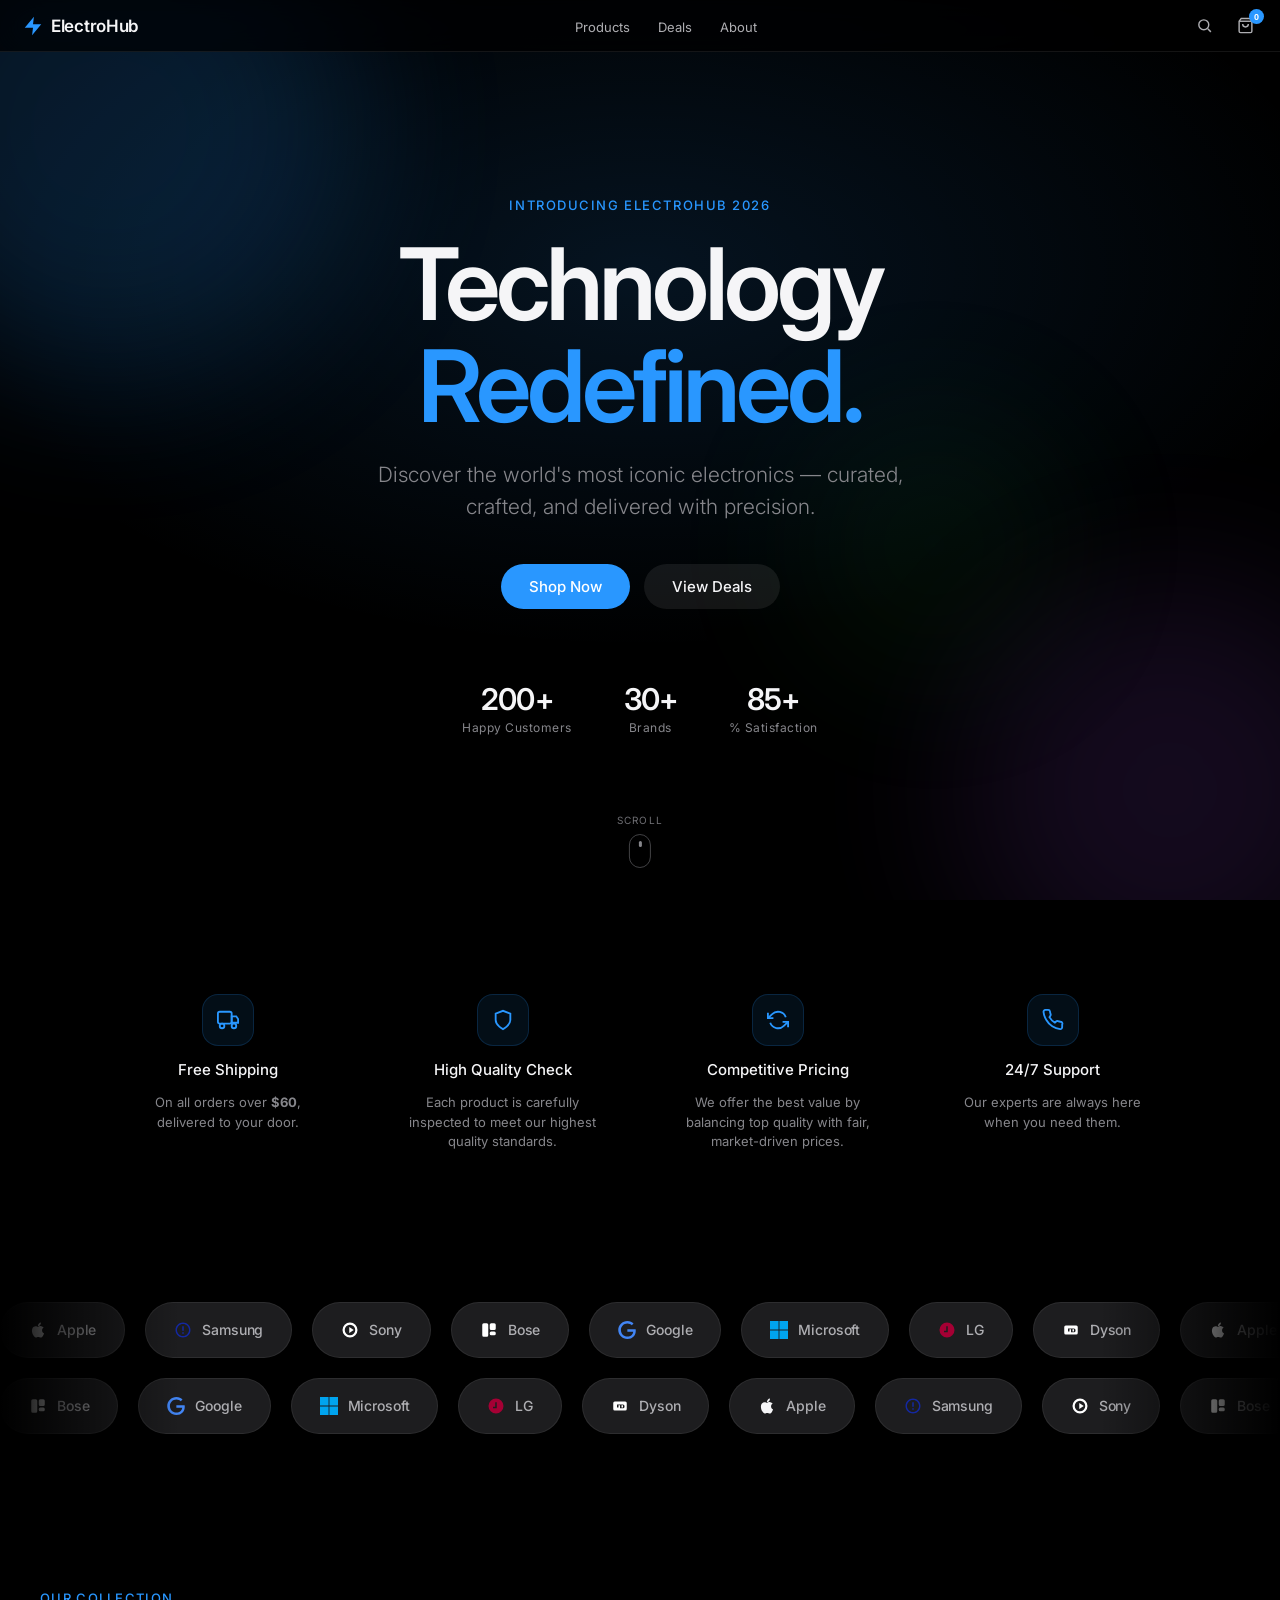
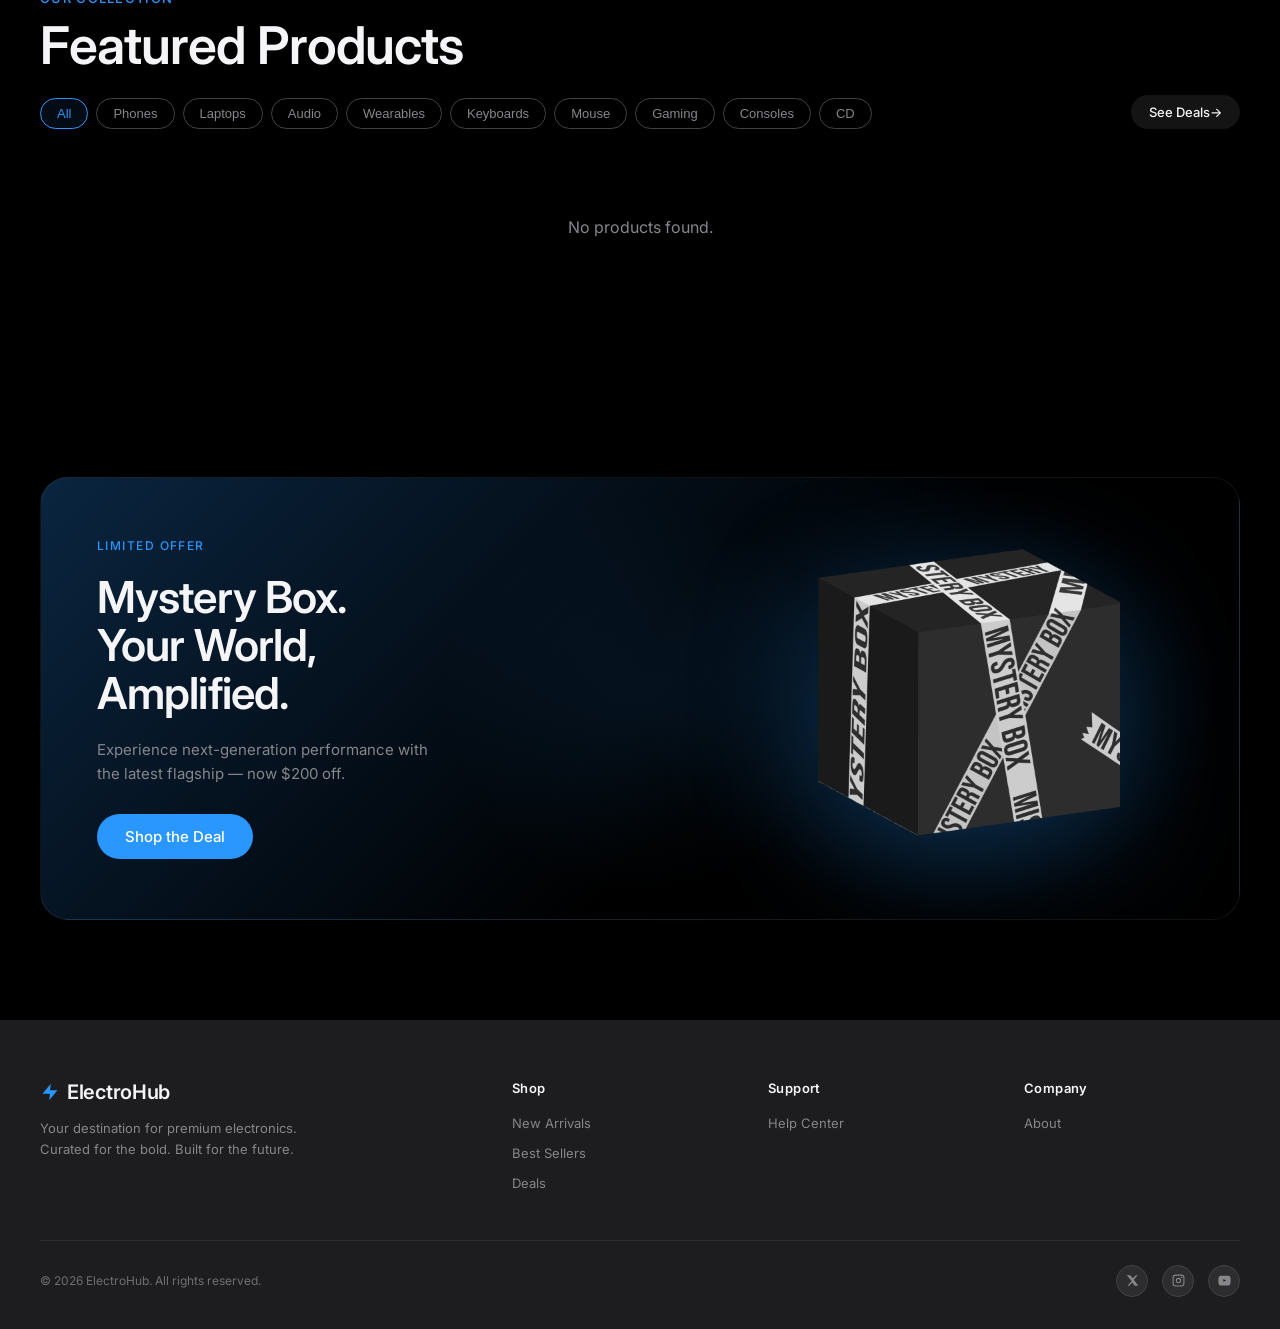
==== index.html @ f53776a7 "index.html" ====
<!DOCTYPE html>
<html lang="en">
<head>
  <meta charset="UTF-8"/>
  <meta name="viewport" content="width=device-width, initial-scale=1.0"/>
  <title>ElectroHub — Technology, Refined.</title>
  <link rel="stylesheet" href="style.css">
  <link rel="icon" type="image/png" href="logo_eh/electro_image.png">
</head>
<body>

<nav>
  <a href="#" class="logo">
    <svg viewBox="0 0 24 24"><path d="M13 2L3 14h9l-1 8 10-12h-9l1-8z"/></svg>
    ElectroHub
  </a>
  <ul class="nav-links">
    <li><a href="#products">Products</a></li>
    <li><a href="#deals">Deals</a></li>
    <li><a href="#">About</a></li>
  </ul>
  <div class="nav-right">
    <button class="nav-btn" onclick="openSearch()" aria-label="Search">
      <svg width="17" height="17" viewBox="0 0 24 24" fill="none" stroke="currentColor" stroke-width="2"><circle cx="11" cy="11" r="7"/><path d="m21 21-4.35-4.35"/></svg>
    </button>
    <button class="nav-btn cart-wrap" onclick="toggleCart()" aria-label="Cart">
      <svg width="17" height="17" viewBox="0 0 24 24" fill="none" stroke="currentColor" stroke-width="2"><path d="M6 2 3 6v14a2 2 0 0 0 2 2h14a2 2 0 0 0 2-2V6l-3-4z"/><line x1="3" y1="6" x2="21" y2="6"/><path d="M16 10a4 4 0 0 1-8 0"/></svg>
      <span class="cart-badge" id="cartBadge">0</span>
    </button>
    <button class="hamburger" onclick="toggleMenu()" aria-label="Menu">
      <svg id="menuIcon" width="20" height="20" viewBox="0 0 24 24" fill="none" stroke="currentColor" stroke-width="2">
        <line x1="3" y1="6" x2="21" y2="6"/><line x1="3" y1="12" x2="21" y2="12"/><line x1="3" y1="18" x2="21" y2="18"/>
      </svg>
    </button>
  </div>
</nav>

<div class="mobile-menu" id="mobileMenu">
  <a href="compiler.html" onclick="toggleMenu()">Products</a>
  <a href="#deals"    onclick="toggleMenu()">Deals</a>
  <a href="#about"    onclick="toggleMenu()">About</a>
</div>

<section class="hero">
  <div class="hero-bg"></div>
  <div class="orb orb1"></div>
  <div class="orb orb2"></div>
  <div class="orb orb3"></div>
  <p class="hero-eyebrow">Introducing ElectroHub 2026</p>
  <h1>Technology<br><em>Redefined.</em></h1>
  <p class="hero-sub">Discover the world's most iconic electronics — curated, crafted, and delivered with precision.</p>
  <div class="hero-cta">
    <a href="#products" class="btn btn-blue">Shop Now</a>
    <a href="#deals"    class="btn btn-dim">View Deals</a>
  </div>
  <div class="hero-stats">
    <div class="stat"><div class="stat-n" data-target="200">0</div><div class="stat-l">Happy Customers</div></div>
    <div class="stat"><div class="stat-n" data-target="30">0</div><div class="stat-l">Brands</div></div>
    <div class="stat"><div class="stat-n" data-target="85">0</div><div class="stat-l">% Satisfaction</div></div>
  </div>
  <div class="scroll-hint">
    <span>Scroll</span>
    <div class="scroll-mouse"><div class="scroll-wheel"></div></div>
  </div>
</section>

<div class="features-strip">
  <div class="features-inner sg reveal">
    <div class="feat sg-c">
      <div class="feat-icon"><svg viewBox="0 0 24 24" fill="none" stroke="currentColor" stroke-width="2"><rect x="1" y="3" width="15" height="13" rx="2"/><path d="M16 8h5l2 3v4h-7V8z"/><circle cx="5.5" cy="18.5" r="2.5"/><circle cx="18.5" cy="18.5" r="2.5"/></svg></div>
      <p class="feat-title">Free Shipping</p>
      <p class="feat-desc">On all orders over <strong>$60</strong>, delivered to your door.</p>
    </div>
    <div class="feat sg-c">
      <div class="feat-icon"><svg viewBox="0 0 24 24" fill="none" stroke="currentColor" stroke-width="2"><path d="M12 22s8-4 8-10V5l-8-3-8 3v7c0 6 8 10 8 10z"/></svg></div>
      <p class="feat-title">High Quality Check</p>
      <p class="feat-desc">Each product is carefully inspected to meet our highest quality standards.</p>
    </div>
    <div class="feat sg-c">
      <div class="feat-icon"><svg viewBox="0 0 24 24" fill="none" stroke="currentColor" stroke-width="2"><path d="M1 4v6h6M23 20v-6h-6"/><path d="M20.49 9A9 9 0 0 0 5.64 5.64L1 10m22 4-4.64 4.36A9 9 0 0 1 3.51 15"/></svg></div>
      <p class="feat-title">Competitive Pricing</p>
      <p class="feat-desc">We offer the best value by balancing top quality with fair, market-driven prices.</p>
    </div>
    <div class="feat sg-c">
      <div class="feat-icon"><svg viewBox="0 0 24 24" fill="none" stroke="currentColor" stroke-width="2"><path d="M22 16.92v3a2 2 0 0 1-2.18 2 19.79 19.79 0 0 1-8.63-3.07A19.5 19.5 0 0 1 4.76 12a19.79 19.79 0 0 1-3.07-8.67A2 2 0 0 1 3.68 1h3a2 2 0 0 1 2 1.72 12.84 12.84 0 0 0 .7 2.81 2 2 0 0 1-.45 2.11L8.09 8.91a16 16 0 0 0 6 6l1.27-1.27a2 2 0 0 1 2.11-.45 12.84 12.84 0 0 0 2.81.7A2 2 0 0 1 22 16.92z"/></svg></div>
      <p class="feat-title">24/7 Support</p>
      <p class="feat-desc">Our experts are always here when you need them.</p>
    </div>
  </div>
</div>

<div class="marquee-section">
  <div class="mrow"><div class="mtrack"     id="mrow1"></div></div>
  <div class="mrow"><div class="mtrack-rev" id="mrow2"></div></div>
</div>

<section id="products">
  <div class="products-wrap">
    <div class="products-head reveal">
      <div>
        <p class="tag">Our Collection</p>
        <h2 class="stitle">Featured Products</h2>
        <div class="pills">
          <button class="pill on"  onclick="filterP('all',this)">All</button>
          <button class="pill"     onclick="filterP('phones',this)">Phones</button>
          <button class="pill"     onclick="filterP('laptops',this)">Laptops</button>
          <button class="pill"     onclick="filterP('audio',this)">Audio</button>
          <button class="pill"     onclick="filterP('wearables',this)">Wearables</button>
          <button class="pill"     onclick="filterP('keyboards',this)">Keyboards</button>
          <button class="pill"     onclick="filterP('mouses',this)">Mouse</button>
          <button class="pill"     onclick="filterP('gaming',this)">Gaming</button>
          <button class="pill"     onclick="filterP('console',this)">Consoles</button>
          <button class="pill"     onclick="filterP('cd',this)">CD</button>
        </div>
      </div>
      <a href="#deals" class="btn btn-dim btn-sm">See Deals→</a>
    </div>
    <div class="pgrid" id="pgrid"></div>
  </div>
</section>

<section id="deals">
  <div class="banner reveal">
    <div class="banner-body">
      <p class="banner-tag">Limited Offer</p>
      <h2 class="banner-h">Mystery Box.<br>Your World,<br>Amplified.</h2>
      <p class="banner-p">Experience next-generation performance with the latest flagship — now $200 off.</p>
      <a href="#" class="btn btn-blue" style="align-self:flex-start;margin-top:8px">Shop the Deal</a>
    </div>
    <div class="banner-img">
      <img src="logo_eh/mystery_box.png" alt="iPhone 16 Pro" onerror="this.src='https://placehold.co/400x400/1d1d1f/2997ff?text=📱'"/>
    </div>
    <div class="banner-glow"></div>
  </div>
</section>

<footer>
  <div class="footer-in">
    <div class="footer-top">
      <div class="f-brand">
        <a href="#" class="logo"><svg viewBox="0 0 24 24" style="width:20px;height:20px;fill:var(--accent)"><path d="M13 2L3 14h9l-1 8 10-12h-9l1-8z"/></svg>ElectroHub</a>
        <p>Your destination for premium electronics. Curated for the bold. Built for the future.</p>
      </div>
      <div class="f-col"><h4>Shop</h4><ul><li><a href="#">New Arrivals</a></li><li><a href="#">Best Sellers</a></li><li><a href="#deals">Deals</a></li></ul></div>
      <div class="f-col"><h4>Support</h4><ul><li><a href="#">Help Center</a></li></ul></div>
      <div class="f-col"><h4>Company</h4><ul><li><a href="#">About</a></li></ul></div>
    </div>
    <div class="footer-bot">
      <p>© 2026 ElectroHub. All rights reserved.</p>
      <div class="socials">
        <div class="soc-btn"><svg width="13" height="13" viewBox="0 0 24 24" fill="currentColor"><path d="M18.244 2.25h3.308l-7.227 8.26 8.502 11.24H16.17l-4.714-6.231-5.401 6.231H2.748l7.73-8.835L1.254 2.25H8.08l4.26 5.632L18.244 2.25z"/></svg></div>
        <div class="soc-btn"><svg width="13" height="13" viewBox="0 0 24 24" fill="none" stroke="currentColor" stroke-width="2"><rect x="2" y="2" width="20" height="20" rx="5"/><circle cx="12" cy="12" r="4"/><circle cx="17.5" cy="6.5" r=".5" fill="currentColor"/></svg></div>
        <div class="soc-btn"><svg width="13" height="13" viewBox="0 0 24 24" fill="currentColor"><path d="M23 7s-.3-1.9-1.2-2.7c-1.1-1.2-2.4-1.2-3-1.3C16.6 3 12 3 12 3s-4.6 0-6.8.2c-.6.1-1.9.1-3 1.3C1.3 5.3 1 7 1 7S.7 9.1.7 11.2v2c0 2.1.3 4.2.3 4.2s.3 1.9 1.2 2.7c1.1 1.2 2.6 1.1 3.3 1.2C7.2 21.4 12 21.4 12 21.4s4.6 0 6.8-.3c.6-.1 1.9-.1 3-1.3.9-.8 1.2-2.7 1.2-2.7s.3-2.1.3-4.2v-2C23.3 9.1 23 7 23 7zM9.7 14.9V9.1l5.6 2.9-5.6 2.9z"/></svg></div>
      </div>
    </div>
  </div>
</footer>

<div class="cart-overlay" id="cartOverlay" onclick="toggleCart()"></div>
<div class="cart-drawer" id="cartDrawer">
  <div class="cart-hd">
    <h3>Your Bag</h3>
    <button class="cart-close" onclick="toggleCart()">
      <svg width="20" height="20" viewBox="0 0 24 24" fill="none" stroke="currentColor" stroke-width="2"><path d="M18 6 6 18M6 6l12 12"/></svg>
    </button>
  </div>
  <div class="cart-items" id="cartItems"></div>
  <div class="cart-ft" id="cartFt" style="display:none">
    <div class="cart-total"><span>Total</span><strong id="cartTotal">$0</strong></div>
    <button class="btn btn-blue" style="width:100%;justify-content:center" onclick="checkoutWhatsApp()">Checkout via WhatsApp →</button>
  </div>
</div>

<div class="rating-overlay" id="ratingOverlay">
  <div class="rating-modal" id="ratingModal" role="dialog" aria-modal="true">
    <div class="rating-handle"></div>
    <button class="rating-close" onclick="closeRating()" aria-label="Close">
      <svg width="11" height="11" viewBox="0 0 24 24" fill="none" stroke="currentColor" stroke-width="2.5"><path d="M18 6 6 18M6 6l12 12"/></svg>
    </button>

    <div id="ratingForm">
      <div class="rating-brand">
        <div class="rating-brand-icon">
          <svg viewBox="0 0 24 24"><path d="M13 2L3 14h9l-1 8 10-12h-9l1-8z"/></svg>
        </div>
        <p class="rating-brand-name">ElectroHub</p>
        <p class="rating-brand-sub">Quick feedback</p>
      </div>

      <div class="rating-divider"></div>

      <p class="rating-prompt">How was your experience today?</p>

      <div class="rating-stars-row" id="starsRow">
        <button class="rstar-btn" onclick="setRating(1)" aria-label="1 star"><svg viewBox="0 0 24 24"><path d="M12 2l3.09 6.26L22 9.27l-5 4.87 1.18 6.88L12 17.77l-6.18 3.25L7 14.14 2 9.27l6.91-1.01L12 2z"/></svg></button>
        <button class="rstar-btn" onclick="setRating(2)" aria-label="2 stars"><svg viewBox="0 0 24 24"><path d="M12 2l3.09 6.26L22 9.27l-5 4.87 1.18 6.88L12 17.77l-6.18 3.25L7 14.14 2 9.27l6.91-1.01L12 2z"/></svg></button>
        <button class="rstar-btn" onclick="setRating(3)" aria-label="3 stars"><svg viewBox="0 0 24 24"><path d="M12 2l3.09 6.26L22 9.27l-5 4.87 1.18 6.88L12 17.77l-6.18 3.25L7 14.14 2 9.27l6.91-1.01L12 2z"/></svg></button>
        <button class="rstar-btn" onclick="setRating(4)" aria-label="4 stars"><svg viewBox="0 0 24 24"><path d="M12 2l3.09 6.26L22 9.27l-5 4.87 1.18 6.88L12 17.77l-6.18 3.25L7 14.14 2 9.27l6.91-1.01L12 2z"/></svg></button>
        <button class="rstar-btn" onclick="setRating(5)" aria-label="5 stars"><svg viewBox="0 0 24 24"><path d="M12 2l3.09 6.26L22 9.27l-5 4.87 1.18 6.88L12 17.77l-6.18 3.25L7 14.14 2 9.27l6.91-1.01L12 2z"/></svg></button>
      </div>

      <div class="rating-label" id="ratingLabel">Select a rating</div>

      <button class="rating-submit" id="ratingSubmit" onclick="submitRating()" disabled>Submit Feedback</button>
    </div>

    <div class="rating-thanks" id="ratingThanks">
      <div style="font-size:44px;line-height:1.1">🙌</div>
      <h3>Thank you!</h3>
      <p>Your feedback helps us improve every day.</p>
    </div>
  </div>
</div>

<div class="proc-overlay" id="procOverlay">
  <div class="proc-icon">
    <svg viewBox="0 0 24 24"><path d="M13 2L3 14h9l-1 8 10-12h-9l1-8z"/></svg>
  </div>
  <p class="proc-title">ElectroHub</p>
  <p class="proc-sub">Submitting your feedback</p>
  <div class="proc-spinner-wrap">
    <div class="proc-spinner"></div>
    <svg class="proc-tick-svg" viewBox="0 0 24 24">
      <polyline class="proc-tick-path" points="4,13 9,18 20,7"/>
    </svg>
  </div>
  <p class="proc-status" id="procStatus">Processing<span class="proc-dots"><span>.</span><span>.</span><span>.</span></span></p>
</div>

<div class="toast" id="toast"><span class="toast-dot"></span><span id="toastMsg"></span></div>

<script data-cfasync="false" src="/cdn-cgi/scripts/5c5dd728/cloudflare-static/email-decode.min.js"></script><script>
const SHEET_CSV_URL = 'https://docs.google.com/spreadsheets/d/e/2PACX-1vQiZcHHtaRJa7Isj_5cvl96lWOMLXQZJLrpNCxGbt0TmD79A2wCNXZv2RDN5igXiciSSSIhnz7l6AAT/pub?gid=0&single=true&output=csv';

/* ── DATA ── */
let PRODUCTS = [];

const BRANDS = [
  { name:'Apple',    color:'#f5f5f7', icon:'M18.71 19.5c-.83 1.24-1.71 2.45-3.05 2.47-1.34.03-1.77-.79-3.29-.79-1.53 0-2 .77-3.27.82-1.31.05-2.3-1.32-3.14-2.53C4.25 17 2.94 12.45 4.7 9.39c.87-1.52 2.43-2.48 4.12-2.51 1.28-.02 2.5.87 3.29.87.78 0 2.26-1.07 3.8-.91.65.03 2.47.26 3.64 1.98-.09.06-2.17 1.28-2.15 3.81.03 3.02 2.65 4.03 2.68 4.04-.03.07-.42 1.44-1.38 2.83M13 3.5c.73-.83 1.94-1.46 2.94-1.5.13 1.17-.34 2.35-1.04 3.19-.69.85-1.83 1.51-2.95 1.42-.15-1.15.41-2.35 1.05-3.11z' },
  { name:'Samsung',  color:'#1428A0', icon:'M12 2C6.477 2 2 6.477 2 12s4.477 10 10 10 10-4.477 10-10S17.523 2 12 2zm0 18c-4.418 0-8-3.582-8-8s3.582-8 8-8 8 3.582 8 8-3.582 8-8 8zm-1-13h2v6h-2zm0 8h2v2h-2z' },
  { name:'Sony',     color:'#fff',    icon:'M12 2a10 10 0 1 0 0 20A10 10 0 0 0 12 2zm0 3a7 7 0 1 1 0 14A7 7 0 0 1 12 5zm-1 3v8l6-4-6-4z' },
  { name:'Bose',     color:'#fff',    icon:'M9 3H5a2 2 0 0 0-2 2v14a2 2 0 0 0 2 2h4a2 2 0 0 0 2-2V5a2 2 0 0 0-2-2zm10 0h-4a2 2 0 0 0-2 2v5a2 2 0 0 0 2 2h4a2 2 0 0 0 2-2V5a2 2 0 0 0-2-2zm0 11h-4a2 2 0 0 0-2 2v1a2 2 0 0 0 2 2h4a2 2 0 0 0 2-2v-1a2 2 0 0 0-2-2z' },
  { name:'Google',   color:'#4285F4', icon:'M12.48 10.92v3.28h7.84c-.24 1.84-.853 3.187-1.787 4.133-1.147 1.147-2.933 2.4-6.053 2.4-4.827 0-8.6-3.893-8.6-8.72s3.773-8.72 8.6-8.72c2.6 0 4.507 1.027 5.907 2.347l2.307-2.307C18.747 1.44 16.133 0 12.48 0 5.867 0 .307 5.387.307 12s5.56 12 12.173 12c3.573 0 6.267-1.173 8.373-3.36 2.16-2.16 2.84-5.213 2.84-7.667 0-.76-.053-1.467-.173-2.053H12.48z' },
  { name:'Microsoft',color:'#00A4EF', icon:'M11.4 24H0V12.6h11.4V24zM24 24H12.6V12.6H24V24zM11.4 11.4H0V0h11.4v11.4zM24 11.4H12.6V0H24v11.4z' },
  { name:'LG',       color:'#A50034', icon:'M12 2a10 10 0 1 0 0 20A10 10 0 0 0 12 2zm-1 5h2v8H8v-2h3V7z' },
  { name:'Dyson',    color:'#fff',    icon:'M21 16a2 2 0 0 1-2 2H5a2 2 0 0 1-2-2V8a2 2 0 0 1 2-2h14a2 2 0 0 1 2 2v8zM8 10v4h2v-3h4v-1H8zm6 0v1h2v3h-2v-3h-2v4h4a2 2 0 0 0 2-2v-1a2 2 0 0 0-2-2h-2z' },
];

/* ── CART ── */
let cart = [];

/* ── LOAD PRODUCTS FROM GOOGLE SHEETS ── */
async function loadProducts() {
  try {
    const res = await fetch(SHEET_CSV_URL);
    if (!res.ok) throw new Error('Network response was not ok');
    const text = await res.text();
    const rows = text.trim().split('\n');
    const keys = rows[0].split(',').map(k => k.trim().replace(/^"|"$/g, ''));
    PRODUCTS = rows.slice(1).map((row, i) => {
      const vals = [];
      let cur = '', inQ = false;
      for (let c of row) {
        if (c === '"') { inQ = !inQ; }
        else if (c === ',' && !inQ) { vals.push(cur.trim()); cur = ''; }
        else { cur += c; }
      }
      vals.push(cur.trim());
      const obj = {};
      keys.forEach((k, j) => obj[k] = (vals[j] ?? '').replace(/^"|"$/g, ''));
      obj.id    = Number(obj.id) || (i + 1);
      obj.price = Number(obj.price) || 0;
      obj.was   = obj.was && obj.was !== '' ? Number(obj.was) : null;
      return obj;
    }).filter(p => p.name && p.name !== '');
  } catch (err) {
    console.error('Could not load products from Google Sheets:', err);
    PRODUCTS = [];
  }
}

/* ── RENDER PRODUCTS ── */
function renderProducts(filter) {
  const list = filter === 'all' ? PRODUCTS : PRODUCTS.filter(p => p.cat === filter);
  if (!list.length) {
    document.getElementById('pgrid').innerHTML = `<p style="color:var(--g5);grid-column:1/-1;text-align:center;padding:40px 0">No products found.</p>`;
    return;
  }
  document.getElementById('pgrid').innerHTML = list.map((p,i) => `
    <div class="card reveal" style="transition-delay:${i*.07}s">
      ${p.badge ? `<span class="cbadge ${p.badge==='new'?'bn':p.badge==='sale'?'bs':'bh'}">${p.badge}</span>` : ''}
      <div class="cimg-wrap">
        <img class="cimg" src="${p.img}" alt="${p.name}" loading="lazy"
             onerror="this.src='https://placehold.co/300x300/1d1d1f/${p.fb||'2997ff'}?text=${encodeURIComponent(p.name.split(' ')[0])}'">
      </div>
      <div class="cbody">
        <p class="ccat">${p.cat}</p>
        <p class="cname">${p.name}</p>
        <p class="cdesc">${p.desc}</p>
        <div class="cfoot">
          <div>
            ${p.was ? `<div class="cprice-was">$${Number(p.was).toLocaleString()}</div>` : ''}
            <div class="cprice-now">$${Number(p.price).toLocaleString()}</div>
          </div>
          <button class="cadd" onclick="addToCart(${p.id})" aria-label="Add ${p.name} to cart">
            <svg viewBox="0 0 24 24" fill="none" stroke="currentColor" stroke-width="2.5"><path d="M12 5v14M5 12h14"/></svg>
          </button>
        </div>
      </div>
    </div>
  `).join('');
  observeReveal();
}

function filterP(cat, btn) {
  document.querySelectorAll('.pill').forEach(p => p.classList.remove('on'));
  btn.classList.add('on');
  const g = document.getElementById('pgrid');
  g.style.cssText = 'opacity:0;transform:translateY(10px);transition:none';
  setTimeout(() => {
    renderProducts(cat);
    g.style.cssText = 'opacity:1;transform:none;transition:opacity .28s,transform .28s';
  }, 140);
}

/* ── BRAND LOGO MARQUEE ── */
function renderMarquee() {
  const makePill = b => `
    <div class="brand-pill">
      <svg width="18" height="18" viewBox="0 0 24 24" fill="${b.color}"><path d="${b.icon}"/></svg>
      <span>${b.name}</span>
    </div>`;
  const set1 = [...BRANDS, ...BRANDS].map(makePill).join('');
  const set2 = [...BRANDS.slice(3), ...BRANDS.slice(0,3), ...BRANDS.slice(3), ...BRANDS.slice(0,3)].map(makePill).join('');
  document.getElementById('mrow1').innerHTML = set1;
  document.getElementById('mrow2').innerHTML = set2;
}

/* ── CART LOGIC ── */
function addToCart(id) {
  const p = PRODUCTS.find(x => x.id === id);
  const ex = cart.find(x => x.id === id);
  if (ex) ex.qty++; else cart.push({...p, qty:1});
  syncCartUI();
  toast(`${p.name} added to bag`);
  const b = document.getElementById('cartBadge');
  b.classList.remove('pop');
  requestAnimationFrame(() => b.classList.add('pop'));
}
function removeFromCart(id) { cart = cart.filter(x => x.id !== id); syncCartUI(); renderCartItems(); }
function syncCartUI() {
  document.getElementById('cartBadge').textContent = cart.reduce((s,x) => s+x.qty, 0);
  renderCartItems();
}
function renderCartItems() {
  const wrap = document.getElementById('cartItems');
  const ft   = document.getElementById('cartFt');
  if (!cart.length) {
    wrap.innerHTML = `<div class="cart-empty">
      <svg viewBox="0 0 24 24" fill="none" stroke="currentColor" stroke-width="1.5">
        <path d="M6 2 3 6v14a2 2 0 0 0 2 2h14a2 2 0 0 0 2-2V6l-3-4z"/>
        <line x1="3" y1="6" x2="21" y2="6"/><path d="M16 10a4 4 0 0 1-8 0"/>
      </svg><p>Your bag is empty</p></div>`;
    ft.style.display = 'none';
  } else {
    wrap.innerHTML = cart.map(p => `
      <div class="c-item">
        <img class="c-item-img" src="${p.img}" alt="${p.name}"
             onerror="this.src='https://placehold.co/60x60/2d2d2f/2997ff?text=📱'">
        <div class="c-item-info">
          <p class="c-item-name">${p.name}${p.qty>1?` <span style="color:var(--g4)">×${p.qty}</span>`:''}</p>
          <p class="c-item-price">$${(p.price*p.qty).toLocaleString()}</p>
        </div>
        <button class="c-item-rm" onclick="removeFromCart(${p.id})" aria-label="Remove">
          <svg width="16" height="16" viewBox="0 0 24 24" fill="none" stroke="currentColor" stroke-width="2"><path d="M18 6 6 18M6 6l12 12"/></svg>
        </button>
      </div>`).join('');
    document.getElementById('cartTotal').textContent = '$'+cart.reduce((s,x)=>s+x.price*x.qty,0).toLocaleString();
    ft.style.display = 'block';
  }
}
function toggleCart() {
  document.getElementById('cartOverlay').classList.toggle('open');
  document.getElementById('cartDrawer').classList.toggle('open');
  renderCartItems();
}

/* ── NAV ── */
let menuOpen = false;
function toggleMenu() {
  menuOpen = !menuOpen;
  document.getElementById('mobileMenu').classList.toggle('open', menuOpen);
  document.getElementById('menuIcon').innerHTML = menuOpen
    ? '<path d="M18 6 6 18M6 6l12 12"/>'
    : '<line x1="3" y1="6" x2="21" y2="6"/><line x1="3" y1="12" x2="21" y2="12"/><line x1="3" y1="18" x2="21" y2="18"/>';
}
function openSearch() { toast('Search coming soon!'); }

/* ── CHECKOUT via WHATSAPP ── */
const WHATSAPP_NUMBER = '96170599658';
function checkoutWhatsApp() {
  if (!cart.length) return;
  const lines = cart.map(p => `• ${p.name}${p.qty > 1 ? ` ×${p.qty}` : ''} — $${(p.price * p.qty).toLocaleString()}`);
  const total = cart.reduce((s, x) => s + x.price * x.qty, 0);
  const msg = `🛒 *ElectroHub Order*\n\n${lines.join('\n')}\n\n*Total: $${total.toLocaleString()}*\n\nPlease confirm my order!`;
  navigator.clipboard.writeText(msg).catch(() => {});
  const encoded = encodeURIComponent(msg);
  window.open(`https://wa.me/${WHATSAPP_NUMBER}?text=${encoded}`, '_blank');
  toast('Opening WhatsApp with your order 📲');
}

/* ── TOAST ── */
let toastT;
function toast(msg) {
  const el = document.getElementById('toast');
  document.getElementById('toastMsg').textContent = msg;
  el.classList.add('show'); clearTimeout(toastT);
  toastT = setTimeout(() => el.classList.remove('show'), 2600);
}

/* ── SCROLL REVEAL ── */
const revObs = new IntersectionObserver(entries => {
  entries.forEach(e => { if (e.isIntersecting) { e.target.classList.add('in'); revObs.unobserve(e.target); } });
}, { threshold: 0.07 });
function observeReveal() {
  document.querySelectorAll('.reveal:not(.in), .sg:not(.in)').forEach(el => revObs.observe(el));
}

/* ── COUNT-UP ── */
const statObs = new IntersectionObserver(entries => {
  entries.forEach(e => {
    if (!e.isIntersecting) return;
    e.target.querySelectorAll('[data-target]').forEach(el => {
      const target = +el.dataset.target, dur = 1600, t0 = performance.now();
      const fmt = n => n >= 1e6 ? (n/1e6).toFixed(1)+'M+' : n >= 1000 ? Math.round(n/1000)+'K+' : n+(target===99?'%':'+');
      (function step(now) {
        const p = Math.min((now-t0)/dur, 1), v = 1-Math.pow(1-p,3);
        el.textContent = fmt(Math.round(v*target));
        if (p < 1) requestAnimationFrame(step);
      })(performance.now());
    });
    statObs.unobserve(e.target);
  });
}, { threshold: 0.5 });
statObs.observe(document.querySelector('.hero-stats'));

/* ── MOUSE PARALLAX ORBS ── */
document.addEventListener('mousemove', ev => {
  const x = (ev.clientX/window.innerWidth - 0.5) * 22;
  const orbs = document.querySelectorAll('.orb');
  if (orbs[0]) orbs[0].style.transform = `translateX(${x*.55}px)`;
  if (orbs[1]) orbs[1].style.transform = `translateX(${x*-.4}px)`;
  if (orbs[2]) orbs[2].style.transform = `translateX(${x*.2}px)`;
});

/* ── RATING MODAL ── */
let ratingVal = 0;
let ratingShown = false;
const RATING_LABELS = ['','Terrible 😞','Poor 😕','Okay 😐','Good 😊','Excellent 🤩'];

function openRating() {
  if (ratingShown) return;
  ratingShown = true;
  document.getElementById('ratingOverlay').classList.add('open');
}
function closeRating() {
  document.getElementById('ratingOverlay').classList.remove('open');
}
function setRating(val) {
  ratingVal = val;
  document.querySelectorAll('.rstar-btn').forEach((s,i) => s.classList.toggle('lit', i < val));
  const lbl = document.getElementById('ratingLabel');
  lbl.textContent = RATING_LABELS[val];
  lbl.classList.add('chosen');
  document.getElementById('ratingSubmit').disabled = false;
}
function submitRating() {
  document.getElementById('ratingOverlay').classList.remove('open');
  const proc = document.getElementById('procOverlay');
  setTimeout(() => proc.classList.add('show'), 300);
  setTimeout(() => {
    proc.classList.add('done');
    document.getElementById('procStatus').innerHTML = 'Submitted ✓';
  }, 1700);
  setTimeout(() => {
    proc.style.transition = 'opacity .35s ease';
    proc.style.opacity = '0';
    setTimeout(() => {
      proc.classList.remove('show', 'done');
      proc.style.opacity = '';
      proc.style.transition = '';
      document.getElementById('procStatus').innerHTML =
        'Processing<span class="proc-dots"><span>.</span><span>.</span><span>.</span></span>';
      document.getElementById('ratingForm').style.display = 'none';
      document.getElementById('ratingThanks').style.display = 'flex';
      document.getElementById('ratingOverlay').classList.add('open');
      setTimeout(closeRating, 2000);
    }, 380);
  }, 2600);
}

const shouldShowRating = true;
const pageOpenTime = Date.now();
const MIN_TIME_MS = 4000;

function maybeOpenRating() {
  if (!shouldShowRating || ratingShown) return;
  if (Date.now() - pageOpenTime < MIN_TIME_MS) return;
  openRating();
}
document.addEventListener('mouseleave', ev => { if (ev.clientY <= 4) maybeOpenRating(); }, { once: true });
document.addEventListener('visibilitychange', () => { if (document.visibilityState === 'hidden') maybeOpenRating(); }, { once: true });
window.addEventListener('beforeunload', () => { maybeOpenRating(); }, { once: true });

(async () => {
  await loadProducts();
  renderProducts('all');
  renderMarquee();
  observeReveal();
})();
</script>
</body>
</html>
---- style.css ----
@import url('https://fonts.googleapis.com/css2?family=Inter:wght@300;400;500;600&display=swap');


/* ─────────── RESET ─────────── */

*,
*::before,
*::after {
  box-sizing: border-box;
  margin: 0;
  padding: 0;
}


/* ─────────── VARIABLES ─────────── */

:root {
  --black:   #000000;
  --white:   #f5f5f7;
  --g1:      #1d1d1f;
  --g2:      #2d2d2f;
  --g3:      #424245;
  --g4:      #6e6e73;
  --g5:      #86868b;
  --g6:      #aeaeb2;
  --accent:  #2997ff;
  --accent2: #0077ed;
  --red:     #ff375f;
  --green:   #30d158;
  --r:       18px;
  --nav:     52px;
  --sf:      'SF Pro Display', 'SF Pro Text', -apple-system, BlinkMacSystemFont, 'Helvetica Neue', 'Inter', sans-serif;
}


/* ─────────── BASE ─────────── */

html {
  scroll-behavior: smooth;
}

body {
  font-family: var(--sf);
  background: var(--black);
  color: var(--white);
  -webkit-font-smoothing: antialiased;
  overflow-x: hidden;
}

::-webkit-scrollbar {
  width: 6px;
}

::-webkit-scrollbar-track {
  background: var(--black);
}

::-webkit-scrollbar-thumb {
  background: var(--g3);
  border-radius: 3px;
}


/* ─────────── NAV ─────────── */

nav {
  position: fixed;
  top: 0;
  left: 0;
  right: 0;
  z-index: 1000;
  height: var(--nav);
  display: flex;
  align-items: center;
  justify-content: space-between;
  padding: 0 22px;
  background: rgba(0, 0, 0, 0.75);
  backdrop-filter: saturate(180%) blur(20px);
  -webkit-backdrop-filter: saturate(180%) blur(20px);
  border-bottom: 1px solid rgba(255, 255, 255, 0.08);
}

.logo {
  font-size: 17px;
  font-weight: 600;
  letter-spacing: -.3px;
  color: var(--white);
  text-decoration: none;
  display: flex;
  align-items: center;
  gap: 7px;
}

.logo svg {
  width: 22px;
  height: 22px;
  fill: var(--accent);
}

.nav-links {
  display: flex;
  gap: 28px;
  list-style: none;
}

.nav-links a {
  font-size: 13px;
  color: var(--g6);
  text-decoration: none;
  transition: color .2s;
  position: relative;
}

.nav-links a::after {
  content: '';
  position: absolute;
  bottom: -4px;
  left: 0;
  right: 0;
  height: 1px;
  background: var(--white);
  transform: scaleX(0);
  transition: transform .25s cubic-bezier(.4, 0, .2, 1);
  transform-origin: left;
}

.nav-links a:hover {
  color: var(--white);
}

.nav-links a:hover::after {
  transform: scaleX(1);
}

.nav-right {
  display: flex;
  align-items: center;
  gap: 16px;
}

.nav-btn {
  background: none;
  border: none;
  cursor: pointer;
  color: var(--g6);
  display: flex;
  align-items: center;
  padding: 4px;
  transition: color .2s;
}

.nav-btn:hover {
  color: var(--white);
}

.cart-wrap {
  position: relative;
}

.cart-badge {
  position: absolute;
  top: -4px;
  right: -6px;
  background: var(--accent);
  color: #fff;
  font-size: 9px;
  font-weight: 600;
  width: 15px;
  height: 15px;
  border-radius: 50%;
  display: flex;
  align-items: center;
  justify-content: center;
}

.cart-badge.pop {
  animation: cartPop .35s cubic-bezier(.34, 1.56, .64, 1);
}

.hamburger {
  display: none;
  background: none;
  border: none;
  cursor: pointer;
  color: var(--g6);
}


/* ─────────── HERO ─────────── */

.hero {
  min-height: 100vh;
  display: flex;
  flex-direction: column;
  align-items: center;
  justify-content: center;
  text-align: center;
  padding: calc(var(--nav) + 60px) 24px 80px;
  position: relative;
  overflow: hidden;
}

.hero-bg {
  position: absolute;
  inset: 0;
  background: radial-gradient(ellipse 80% 60% at 50% 30%, rgba(41, 151, 255, 0.13) 0%, transparent 70%);
  animation: heroPulse 8s ease-in-out infinite;
}

.orb {
  position: absolute;
  border-radius: 50%;
  filter: blur(80px);
  pointer-events: none;
  will-change: transform;
}

.orb1 {
  width: 500px;
  height: 500px;
  background: var(--accent);
  top: -120px;
  left: -140px;
  opacity: .17;
  animation: orbF 12s ease-in-out infinite;
}

.orb2 {
  width: 420px;
  height: 420px;
  background: #a855f7;
  bottom: -100px;
  right: -100px;
  opacity: .12;
  animation: orbF 14s ease-in-out infinite reverse;
}

.orb3 {
  width: 280px;
  height: 280px;
  background: #30d158;
  top: 45%;
  left: 62%;
  opacity: .07;
  animation: orbF 10s ease-in-out 3s infinite;
}

.hero-eyebrow {
  position: relative;
  z-index: 2;
  font-size: 13px;
  font-weight: 500;
  letter-spacing: .12em;
  text-transform: uppercase;
  color: var(--accent);
  margin-bottom: 20px;
  opacity: 0;
  animation: fadeUp .75s .1s cubic-bezier(.2, .8, .2, 1) forwards;
}

.hero h1 {
  position: relative;
  z-index: 2;
  font-size: clamp(52px, 8.5vw, 100px);
  font-weight: 600;
  letter-spacing: -.04em;
  line-height: 1.02;
  opacity: 0;
  animation: fadeUp .75s .22s cubic-bezier(.2, .8, .2, 1) forwards;
}

.hero h1 em {
  color: var(--accent);
  font-style: normal;
}

.hero-sub {
  position: relative;
  z-index: 2;
  margin-top: 22px;
  font-size: clamp(16px, 2.2vw, 21px);
  font-weight: 300;
  color: var(--g5);
  max-width: 540px;
  line-height: 1.5;
  opacity: 0;
  animation: fadeUp .75s .38s cubic-bezier(.2, .8, .2, 1) forwards;
}

.hero-cta {
  position: relative;
  z-index: 2;
  display: flex;
  gap: 14px;
  margin-top: 42px;
  flex-wrap: wrap;
  justify-content: center;
  opacity: 0;
  animation: fadeUp .75s .52s cubic-bezier(.2, .8, .2, 1) forwards;
}

.hero-stats {
  position: relative;
  z-index: 2;
  display: flex;
  gap: 52px;
  margin-top: 72px;
  opacity: 0;
  animation: fadeUp .75s .68s cubic-bezier(.2, .8, .2, 1) forwards;
}

.stat {
  text-align: center;
}

.stat-n {
  font-size: 30px;
  font-weight: 600;
  letter-spacing: -.03em;
}

.stat-l {
  font-size: 12px;
  color: var(--g5);
  margin-top: 3px;
  letter-spacing: .04em;
}

.scroll-hint {
  position: absolute;
  bottom: 32px;
  left: 50%;
  transform: translateX(-50%);
  z-index: 2;
  display: flex;
  flex-direction: column;
  align-items: center;
  gap: 8px;
  font-size: 10px;
  color: var(--g4);
  letter-spacing: .12em;
  text-transform: uppercase;
  opacity: 0;
  animation: fadeIn 1s 1.4s forwards;
}

.scroll-mouse {
  width: 22px;
  height: 34px;
  border: 1.5px solid var(--g3);
  border-radius: 11px;
  display: flex;
  align-items: flex-start;
  justify-content: center;
  padding-top: 6px;
}

.scroll-wheel {
  width: 3px;
  height: 6px;
  background: var(--g5);
  border-radius: 2px;
  animation: swScroll 1.8s ease-in-out infinite;
}


/* ─────────── BUTTONS ─────────── */

.btn {
  display: inline-flex;
  align-items: center;
  gap: 7px;
  border-radius: 980px;
  font-size: 15px;
  font-weight: 500;
  cursor: pointer;
  text-decoration: none;
  border: none;
  white-space: nowrap;
  transition: transform .2s cubic-bezier(.34, 1.56, .64, 1), box-shadow .2s, background .2s;
}

.btn:active {
  transform: scale(0.96) !important;
}

.btn-blue {
  background: var(--accent);
  color: #fff;
  padding: 13px 28px;
}

.btn-blue:hover {
  background: var(--accent2);
  box-shadow: 0 0 32px rgba(41, 151, 255, .4), 0 4px 16px rgba(0, 0, 0, .3);
  transform: translateY(-2px);
}

.btn-dim {
  background: rgba(255, 255, 255, .08);
  color: var(--white);
  padding: 13px 28px;
  backdrop-filter: blur(10px);
}

.btn-dim:hover {
  background: rgba(255, 255, 255, .14);
  transform: translateY(-2px);
}

.btn-sm {
  font-size: 13px;
  padding: 9px 18px;
}


/* ─────────── SECTION HELPERS ─────────── */

section {
  padding: 100px 24px;
}

.tag {
  font-size: 13px;
  font-weight: 500;
  letter-spacing: .1em;
  text-transform: uppercase;
  color: var(--accent);
  margin-bottom: 12px;
}

.stitle {
  font-size: clamp(32px, 5vw, 52px);
  font-weight: 600;
  letter-spacing: -.02em;
  line-height: 1.08;
}

.ssub {
  font-size: 17px;
  font-weight: 300;
  color: var(--g5);
  line-height: 1.6;
  max-width: 560px;
  margin-top: 14px;
}

.ctr {
  text-align: center;
}

.ctr .ssub {
  margin: 14px auto 0;
}


/* ─────────── FEATURES STRIP ─────────── */

.features-strip {
  background: var(--black);
  padding: 70px 24px;
}

.features-inner {
  max-width: 1100px;
  margin: 0 auto;
  display: grid;
  grid-template-columns: repeat(4, 1fr);
}

.feat {
  display: flex;
  flex-direction: column;
  align-items: center;
  gap: 14px;
  text-align: center;
  padding: 24px 32px;
  cursor: default;
}

.feat-icon {
  width: 52px;
  height: 52px;
  border-radius: 16px;
  display: flex;
  align-items: center;
  justify-content: center;
  color: var(--accent);
  background: rgba(41, 151, 255, .09);
  border: 1px solid rgba(41, 151, 255, .18);
  transition: transform .35s cubic-bezier(.34, 1.56, .64, 1), box-shadow .3s;
}

.feat:hover .feat-icon {
  transform: scale(1.12) translateY(-2px);
  box-shadow: 0 8px 28px rgba(41, 151, 255, .28);
}

.feat-icon svg {
  width: 22px;
  height: 22px;
}

.feat-title {
  font-size: 15px;
  font-weight: 500;
}

.feat-desc {
  font-size: 13px;
  color: var(--g5);
  line-height: 1.5;
  max-width: 200px;
}


/* ─────────── PRODUCTS ─────────── */

.products-wrap {
  max-width: 1200px;
  margin: 0 auto;
}

.products-head {
  display: flex;
  align-items: flex-end;
  justify-content: space-between;
  margin-bottom: 48px;
  flex-wrap: wrap;
  gap: 16px;
}

.pills {
  display: flex;
  gap: 8px;
  flex-wrap: wrap;
  margin-top: 24px;
}

.pill {
  padding: 7px 16px;
  border-radius: 980px;
  font-size: 13px;
  font-weight: 500;
  cursor: pointer;
  border: 1.5px solid var(--g3);
  color: var(--g5);
  background: none;
  transition: all .2s cubic-bezier(.4, 0, .2, 1);
}

.pill.on,
.pill:hover {
  border-color: var(--accent);
  color: var(--accent);
  background: rgba(41, 151, 255, .08);
}

.pgrid {
  display: grid;
  grid-template-columns: repeat(auto-fill, minmax(260px, 1fr));
  gap: 20px;
}


/* ─────────── PRODUCT CARD ─────────── */

.card {
  background: var(--g1);
  border-radius: var(--r);
  border: 1px solid rgba(255, 255, 255, .06);
  overflow: hidden;
  cursor: pointer;
  position: relative;
  transition: transform .35s cubic-bezier(.2, .8, .2, 1), box-shadow .35s, border-color .3s;
}

.card:hover {
  transform: translateY(-5px);
  box-shadow: 0 24px 60px rgba(0, 0, 0, .65), 0 0 0 1px rgba(41, 151, 255, .1);
  border-color: rgba(255, 255, 255, .12);
}

.cbadge {
  position: absolute;
  top: 14px;
  left: 14px;
  z-index: 2;
  padding: 4px 10px;
  border-radius: 980px;
  font-size: 11px;
  font-weight: 600;
  letter-spacing: .04em;
  text-transform: uppercase;
}

.bn { background: var(--accent); color: #fff; }
.bs { background: var(--red);    color: #fff; }
.bh { background: #ff9f0a;       color: #000; }

.cimg-wrap {
  background: var(--g2);
  overflow: hidden;
}

.cimg {
  width: 100%;
  aspect-ratio: 1/1;
  object-fit: contain;
  padding: 30px;
  display: block;
}

.cbody {
  padding: 18px 20px 20px;
}

.ccat {
  font-size: 11px;
  font-weight: 500;
  color: var(--accent);
  letter-spacing: .06em;
  text-transform: uppercase;
  margin-bottom: 6px;
}

.cname {
  font-size: 17px;
  font-weight: 500;
  line-height: 1.3;
  margin-bottom: 4px;
}

.cdesc {
  font-size: 13px;
  color: var(--g5);
  line-height: 1.5;
  margin-bottom: 14px;
}

.cfoot {
  display: flex;
  align-items: center;
  justify-content: space-between;
}

.cprice-now {
  font-size: 19px;
  font-weight: 600;
}

.cprice-was {
  font-size: 13px;
  color: var(--g4);
  text-decoration: line-through;
}

.cadd {
  width: 36px;
  height: 36px;
  border-radius: 50%;
  background: var(--accent);
  border: none;
  cursor: pointer;
  display: flex;
  align-items: center;
  justify-content: center;
  color: #fff;
  transition: background .2s, transform .25s cubic-bezier(.34, 1.56, .64, 1), box-shadow .2s;
  flex-shrink: 0;
}

.cadd:hover {
  background: var(--accent2);
  transform: scale(1.16);
  box-shadow: 0 4px 18px rgba(41, 151, 255, .45);
}

.cadd:active {
  transform: scale(.9);
}

.cadd svg {
  width: 16px;
  height: 16px;
}


/* ─────────── BANNER ─────────── */

.banner {
  max-width: 1200px;
  margin: 0 auto;
  border-radius: 28px;
  overflow: hidden;
  position: relative;
  background: linear-gradient(135deg, #0a2540 0%, #000 60%);
  border: 1px solid rgba(255, 255, 255, .07);
  display: grid;
  grid-template-columns: 1fr 1fr;
  min-height: 380px;
}

.banner-body {
  padding: 60px 56px;
  display: flex;
  flex-direction: column;
  justify-content: center;
  gap: 20px;
}

.banner-tag {
  font-size: 12px;
  font-weight: 500;
  letter-spacing: .12em;
  text-transform: uppercase;
  color: var(--accent);
}

.banner-h {
  font-size: clamp(28px, 4vw, 44px);
  font-weight: 600;
  letter-spacing: -.02em;
  line-height: 1.1;
}

.banner-p {
  font-size: 15px;
  color: var(--g5);
  line-height: 1.6;
  max-width: 340px;
}

.banner-img {
  display: flex;
  align-items: center;
  justify-content: center;
  padding: 40px;
  background: radial-gradient(ellipse at center, rgba(41, 151, 255, .15) 0%, transparent 70%);
}

.banner-img img {
  width: 100%;
  max-width: 360px;
  object-fit: contain;
  filter: drop-shadow(0 30px 60px rgba(41, 151, 255, .25));
  animation: floatImg 5s ease-in-out infinite;
}

.banner-glow {
  position: absolute;
  top: 50%;
  left: 50%;
  transform: translate(-50%, -50%);
  width: 400px;
  height: 400px;
  border-radius: 50%;
  background: radial-gradient(circle, rgba(41, 151, 255, .08) 0%, transparent 70%);
  pointer-events: none;
}


/* ─────────── BRAND LOGO MARQUEE ─────────── */

.marquee-section {
  padding: 56px 0;
  overflow: hidden;
  position: relative;
}

.marquee-section::before,
.marquee-section::after {
  content: '';
  position: absolute;
  top: 0;
  bottom: 0;
  width: 180px;
  z-index: 2;
  pointer-events: none;
}

.marquee-section::before {
  left: 0;
  background: linear-gradient(to right, var(--black), transparent);
}

.marquee-section::after {
  right: 0;
  background: linear-gradient(to left, var(--black), transparent);
}

.mrow {
  display: flex;
  overflow: hidden;
}

.mrow + .mrow {
  margin-top: 20px;
}

.mtrack {
  display: flex;
  gap: 20px;
  width: max-content;
  animation: marq 32s linear infinite;
}

.mtrack-rev {
  display: flex;
  gap: 20px;
  width: max-content;
  animation: marq 38s linear infinite reverse;
}

.marquee-section:hover .mtrack,
.marquee-section:hover .mtrack-rev {
  animation-play-state: paused;
}

.brand-pill {
  height: 56px;
  padding: 0 28px;
  flex-shrink: 0;
  background: var(--g1);
  border-radius: 980px;
  border: 1px solid rgba(255, 255, 255, .07);
  display: flex;
  align-items: center;
  justify-content: center;
  gap: 10px;
  cursor: default;
  transition: border-color .25s, background .25s;
}

.brand-pill:hover {
  background: var(--g2);
  border-color: rgba(255, 255, 255, .14);
}

.brand-pill svg {
  flex-shrink: 0;
}

.brand-pill span {
  font-size: 14px;
  font-weight: 500;
  color: var(--g6);
  letter-spacing: -.01em;
  white-space: nowrap;
}


/* ─────────── REVIEWS ─────────── */

.reviews-wrap {
  max-width: 1200px;
  margin: 0 auto;
}

.rgrid {
  display: grid;
  grid-template-columns: repeat(auto-fill, minmax(280px, 1fr));
  gap: 16px;
  margin-top: 48px;
}

.rcard {
  background: var(--g1);
  border-radius: var(--r);
  border: 1px solid rgba(255, 255, 255, .06);
  padding: 24px;
  display: flex;
  flex-direction: column;
  gap: 14px;
  transition: transform .3s cubic-bezier(.2, .8, .2, 1), border-color .3s, box-shadow .3s;
}

.rcard:hover {
  transform: translateY(-4px);
  border-color: rgba(255, 255, 255, .12);
  box-shadow: 0 16px 44px rgba(0, 0, 0, .4);
}

.stars {
  display: flex;
  gap: 3px;
}

.star {
  width: 13px;
  height: 13px;
  fill: #ff9f0a;
}

.rtext {
  font-size: 14px;
  color: var(--g6);
  line-height: 1.65;
}

.reviewer {
  display: flex;
  align-items: center;
  gap: 10px;
}

.rav {
  width: 36px;
  height: 36px;
  border-radius: 50%;
  background: var(--g3);
  display: flex;
  align-items: center;
  justify-content: center;
  font-size: 14px;
  font-weight: 600;
  flex-shrink: 0;
}

.rname {
  font-size: 13px;
  font-weight: 500;
}

.rmeta {
  font-size: 12px;
  color: var(--g5);
}


/* ─────────── NEWSLETTER ─────────── */

.nl {
  max-width: 640px;
  margin: 0 auto;
  text-align: center;
  padding: 80px 24px;
}

.nl-form {
  display: flex;
  gap: 10px;
  margin-top: 28px;
  flex-wrap: wrap;
  justify-content: center;
}

.nl-input {
  flex: 1;
  min-width: 220px;
  padding: 13px 18px;
  background: var(--g1);
  border: 1.5px solid var(--g3);
  border-radius: 980px;
  font-size: 15px;
  color: var(--white);
  font-family: var(--sf);
  outline: none;
  transition: border-color .25s, box-shadow .25s;
}

.nl-input::placeholder {
  color: var(--g4);
}

.nl-input:focus {
  border-color: var(--accent);
  box-shadow: 0 0 0 3px rgba(41, 151, 255, .15);
}


/* ─────────── FOOTER ─────────── */

footer {
  background: var(--g1);
  padding: 60px 24px 32px;
}

.footer-in {
  max-width: 1200px;
  margin: 0 auto;
}

.footer-top {
  display: grid;
  grid-template-columns: 2fr repeat(3, 1fr);
  gap: 40px;
  padding-bottom: 48px;
  border-bottom: 1px solid rgba(255, 255, 255, .07);
}

.f-brand .logo {
  font-size: 20px;
  margin-bottom: 14px;
  display: inline-flex;
}

.f-brand p {
  font-size: 13px;
  color: var(--g5);
  line-height: 1.6;
  max-width: 280px;
}

.f-col h4 {
  font-size: 13px;
  font-weight: 600;
  margin-bottom: 16px;
  letter-spacing: .03em;
}

.f-col ul {
  list-style: none;
  display: flex;
  flex-direction: column;
  gap: 10px;
}

.f-col ul a {
  font-size: 13px;
  color: var(--g5);
  text-decoration: none;
  transition: color .18s;
}

.f-col ul a:hover {
  color: var(--white);
}

.footer-bot {
  display: flex;
  align-items: center;
  justify-content: space-between;
  padding-top: 24px;
  flex-wrap: wrap;
  gap: 12px;
}

.footer-bot p {
  font-size: 12px;
  color: var(--g4);
}

.socials {
  display: flex;
  gap: 14px;
}

.soc-btn {
  width: 32px;
  height: 32px;
  border-radius: 50%;
  background: var(--g2);
  border: 1px solid var(--g3);
  display: flex;
  align-items: center;
  justify-content: center;
  color: var(--g5);
  cursor: pointer;
  transition: all .2s cubic-bezier(.34, 1.56, .64, 1);
}

.soc-btn:hover {
  background: var(--g3);
  color: var(--white);
  transform: scale(1.15);
}


/* ─────────── CART DRAWER ─────────── */

.cart-overlay {
  position: fixed;
  inset: 0;
  background: rgba(0, 0, 0, .5);
  z-index: 2000;
  opacity: 0;
  pointer-events: none;
  transition: opacity .3s;
  backdrop-filter: blur(4px);
}

.cart-overlay.open {
  opacity: 1;
  pointer-events: all;
}

.cart-drawer {
  position: fixed;
  top: 0;
  right: 0;
  bottom: 0;
  width: 380px;
  max-width: 100vw;
  background: #111;
  border-left: 1px solid rgba(255, 255, 255, .08);
  z-index: 2001;
  transform: translateX(100%);
  transition: transform .38s cubic-bezier(.25, .46, .45, .94);
  display: flex;
  flex-direction: column;
}

.cart-drawer.open {
  transform: translateX(0);
}

.cart-hd {
  padding: 22px 24px;
  border-bottom: 1px solid rgba(255, 255, 255, .07);
  display: flex;
  align-items: center;
  justify-content: space-between;
}

.cart-hd h3 {
  font-size: 19px;
  font-weight: 600;
}

.cart-close {
  background: none;
  border: none;
  cursor: pointer;
  color: var(--g5);
  display: flex;
  transition: color .2s, transform .25s;
}

.cart-close:hover {
  color: var(--white);
  transform: rotate(90deg);
}

.cart-items {
  flex: 1;
  overflow-y: auto;
  padding: 20px 24px;
  display: flex;
  flex-direction: column;
  gap: 16px;
}

.cart-empty {
  flex: 1;
  display: flex;
  flex-direction: column;
  align-items: center;
  justify-content: center;
  color: var(--g4);
  gap: 12px;
  text-align: center;
}

.cart-empty svg {
  width: 48px;
  height: 48px;
  opacity: .3;
}

.c-item {
  display: flex;
  gap: 14px;
  align-items: center;
  background: var(--g1);
  border-radius: 14px;
  padding: 14px;
  border: 1px solid rgba(255, 255, 255, .05);
  animation: slideR .3s cubic-bezier(.2, .8, .2, 1);
}

.c-item-img {
  width: 60px;
  height: 60px;
  background: var(--g2);
  border-radius: 10px;
  object-fit: contain;
  padding: 8px;
  flex-shrink: 0;
}

.c-item-info {
  flex: 1;
}

.c-item-name {
  font-size: 14px;
  font-weight: 500;
  margin-bottom: 3px;
}

.c-item-price {
  font-size: 13px;
  color: var(--accent);
}

.c-item-rm {
  background: none;
  border: none;
  cursor: pointer;
  color: var(--g4);
  padding: 4px;
  transition: color .18s, transform .2s;
}

.c-item-rm:hover {
  color: var(--red);
  transform: scale(1.2);
}

.cart-ft {
  padding: 20px 24px;
  border-top: 1px solid rgba(255, 255, 255, .07);
}

.cart-total {
  display: flex;
  justify-content: space-between;
  align-items: center;
  margin-bottom: 16px;
}

.cart-total span {
  font-size: 15px;
  color: var(--g5);
}

.cart-total strong {
  font-size: 22px;
  font-weight: 600;
}


/* ─────────── TOAST ─────────── */

.toast {
  position: fixed;
  bottom: 30px;
  left: 50%;
  transform: translateX(-50%) translateY(80px);
  background: rgba(28, 28, 30, .96);
  border: 1px solid rgba(255, 255, 255, .1);
  color: var(--white);
  padding: 12px 22px;
  border-radius: 980px;
  font-size: 14px;
  font-weight: 500;
  z-index: 3000;
  backdrop-filter: blur(24px);
  transition: transform .35s cubic-bezier(.34, 1.56, .64, 1), opacity .3s;
  opacity: 0;
  white-space: nowrap;
  display: flex;
  align-items: center;
  gap: 8px;
}

.toast.show {
  transform: translateX(-50%) translateY(0);
  opacity: 1;
}

.toast-dot {
  width: 8px;
  height: 8px;
  border-radius: 50%;
  background: var(--green);
  flex-shrink: 0;
}


/* ─────────── MOBILE MENU ─────────── */

.mobile-menu {
  display: none;
  position: fixed;
  inset: 0;
  z-index: 900;
  background: rgba(0, 0, 0, .97);
  backdrop-filter: blur(24px);
  flex-direction: column;
  align-items: center;
  justify-content: center;
  gap: 36px;
  opacity: 0;
  pointer-events: none;
  transition: opacity .3s;
}

.mobile-menu.open {
  opacity: 1;
  pointer-events: all;
  display: flex;
}

.mobile-menu a {
  font-size: 30px;
  font-weight: 500;
  color: var(--white);
  text-decoration: none;
  opacity: 0;
  transform: translateY(16px);
  transition: color .2s;
}

.mobile-menu.open a {
  animation: fadeUp .4s cubic-bezier(.2, .8, .2, 1) forwards;
}

.mobile-menu.open a:nth-child(1) { animation-delay: .05s; }
.mobile-menu.open a:nth-child(2) { animation-delay: .12s; }
.mobile-menu.open a:nth-child(3) { animation-delay: .19s; }
.mobile-menu.open a:nth-child(4) { animation-delay: .26s; }

.mobile-menu a:hover {
  color: var(--accent);
}


/* ─────────── SCROLL REVEAL ─────────── */

.reveal {
  opacity: 0;
  transform: translateY(32px);
  transition: opacity .75s cubic-bezier(.2, .8, .2, 1), transform .75s cubic-bezier(.2, .8, .2, 1);
}

.reveal.in {
  opacity: 1;
  transform: none;
}

.sg .sg-c {
  opacity: 0;
  transform: translateY(20px);
  transition: opacity .6s cubic-bezier(.2, .8, .2, 1), transform .6s cubic-bezier(.2, .8, .2, 1);
}

.sg.in .sg-c:nth-child(1) { opacity: 1; transform: none; transition-delay: .04s; }
.sg.in .sg-c:nth-child(2) { opacity: 1; transform: none; transition-delay: .13s; }
.sg.in .sg-c:nth-child(3) { opacity: 1; transform: none; transition-delay: .22s; }
.sg.in .sg-c:nth-child(4) { opacity: 1; transform: none; transition-delay: .31s; }


/* ─────────── KEYFRAMES ─────────── */

@keyframes fadeUp {
  from { opacity: 0; transform: translateY(28px); }
  to   { opacity: 1; transform: none; }
}

@keyframes fadeIn {
  from { opacity: 0; }
  to   { opacity: 1; }
}

@keyframes heroPulse {
  0%, 100% { opacity: 1; transform: scale(1); }
  50%       { opacity: .65; transform: scale(1.07); }
}

@keyframes orbF {
  0%, 100% { transform: translateY(0) translateX(0); }
  33%       { transform: translateY(-28px) translateX(18px); }
  66%       { transform: translateY(18px) translateX(-14px); }
}

@keyframes floatImg {
  0%, 100% { transform: translateY(0); }
  50%       { transform: translateY(-12px); }
}

@keyframes swScroll {
  0%   { opacity: 1; transform: translateY(0); }
  80%  { opacity: 0; transform: translateY(10px); }
  100% { opacity: 0; }
}

@keyframes cartPop {
  0%   { transform: scale(1); }
  50%  { transform: scale(1.6); }
  100% { transform: scale(1); }
}

@keyframes slideR {
  from { opacity: 0; transform: translateX(16px); }
  to   { opacity: 1; transform: none; }
}

@keyframes marq {
  from { transform: translateX(0); }
  to   { transform: translateX(-50%); }
}


/* ─────────── CONTACT ─────────── */

.contact-section {
  max-width: 700px;
  margin: 0 auto;
  text-align: center;
  padding: 80px 24px;
}

.contact-cards {
  display: flex;
  gap: 20px;
  justify-content: center;
  flex-wrap: wrap;
  margin-top: 40px;
}

.contact-card {
  display: flex;
  align-items: center;
  gap: 16px;
  background: var(--g1);
  border: 1px solid rgba(255, 255, 255, .07);
  border-radius: 20px;
  padding: 22px 32px;
  text-decoration: none;
  color: var(--white);
  transition: transform .3s cubic-bezier(.34, 1.56, .64, 1), box-shadow .3s, border-color .3s;
  min-width: 240px;
}

.contact-card:hover {
  transform: translateY(-5px);
  box-shadow: 0 20px 50px rgba(0, 0, 0, .5);
  border-color: rgba(255, 255, 255, .15);
}

.contact-card.whatsapp:hover {
  box-shadow: 0 20px 50px rgba(37, 211, 102, .2);
  border-color: rgba(37, 211, 102, .35);
}

.contact-card.email:hover {
  box-shadow: 0 20px 50px rgba(41, 151, 255, .2);
  border-color: rgba(41, 151, 255, .35);
}

.contact-icon {
  width: 50px;
  height: 50px;
  border-radius: 14px;
  display: flex;
  align-items: center;
  justify-content: center;
  flex-shrink: 0;
}

.contact-icon.wa-icon {
  background: rgba(37, 211, 102, .12);
  color: #25d366;
  border: 1px solid rgba(37, 211, 102, .25);
}

.contact-icon.em-icon {
  background: rgba(41, 151, 255, .12);
  color: var(--accent);
  border: 1px solid rgba(41, 151, 255, .25);
}

.contact-icon svg {
  width: 22px;
  height: 22px;
}

.contact-label {
  font-size: 11px;
  font-weight: 500;
  letter-spacing: .08em;
  text-transform: uppercase;
  color: var(--g5);
  margin-bottom: 4px;
}

.contact-value {
  font-size: 15px;
  font-weight: 500;
}


/* ─────────── RATING MODAL ─────────── */

.rating-overlay {
  position: fixed;
  inset: 0;
  z-index: 9000;
  background: rgba(0, 0, 0, .6);
  backdrop-filter: blur(24px);
  -webkit-backdrop-filter: blur(24px);
  display: flex;
  align-items: flex-end;
  justify-content: center;
  opacity: 0;
  pointer-events: none;
  transition: opacity .32s ease;
}

.rating-overlay.open {
  opacity: 1;
  pointer-events: all;
}

.rating-modal {
  background: #1c1c1e;
  border: 1px solid rgba(255, 255, 255, .09);
  border-radius: 20px 20px 0 0;
  padding: 10px 28px 40px;
  width: 100%;
  max-width: 460px;
  text-align: center;
  transform: translateY(100%);
  transition: transform .44s cubic-bezier(.32, 0, .17, 1);
  box-shadow: 0 -12px 60px rgba(0, 0, 0, .6);
  position: relative;
}

.rating-overlay.open .rating-modal {
  transform: translateY(0);
}

.rating-handle {
  width: 32px;
  height: 4px;
  border-radius: 2px;
  background: rgba(255, 255, 255, .18);
  margin: 0 auto 24px;
}

.rating-close {
  position: absolute;
  top: 16px;
  right: 16px;
  background: rgba(255, 255, 255, .07);
  border: none;
  cursor: pointer;
  width: 26px;
  height: 26px;
  border-radius: 50%;
  display: flex;
  align-items: center;
  justify-content: center;
  color: var(--g5);
  transition: background .18s, color .18s;
}

.rating-close:hover {
  background: rgba(255, 255, 255, .13);
  color: var(--white);
}

.rating-brand {
  display: flex;
  flex-direction: column;
  align-items: center;
  gap: 8px;
  margin-bottom: 20px;
}

.rating-brand-icon {
  width: 52px;
  height: 52px;
  border-radius: 14px;
  background: rgba(41, 151, 255, .12);
  border: 1px solid rgba(41, 151, 255, .2);
  display: flex;
  align-items: center;
  justify-content: center;
  color: var(--accent);
}

.rating-brand-icon svg {
  width: 22px;
  height: 22px;
  fill: var(--accent);
}

.rating-brand-name {
  font-size: 16px;
  font-weight: 600;
  letter-spacing: -.02em;
}

.rating-brand-sub {
  font-size: 12px;
  color: var(--g5);
  margin-top: -4px;
}

.rating-divider {
  height: 1px;
  background: rgba(255, 255, 255, .07);
  margin: 18px 0;
}

.rating-prompt {
  font-size: 14px;
  color: var(--g6);
  margin-bottom: 16px;
}

.rating-stars-row {
  display: flex;
  gap: 10px;
  justify-content: center;
  margin-bottom: 10px;
}

.rstar-btn {
  background: none;
  border: none;
  cursor: pointer;
  padding: 3px;
  transition: transform .2s cubic-bezier(.34, 1.56, .64, 1);
}

.rstar-btn:hover {
  transform: scale(1.22);
}

.rstar-btn svg {
  width: 38px;
  height: 38px;
  fill: rgba(255, 255, 255, .08);
  stroke: rgba(255, 255, 255, .16);
  stroke-width: 1.2;
  transition: fill .14s, stroke .14s, filter .14s;
}

.rstar-btn.lit svg {
  fill: #ff9f0a;
  stroke: #e08800;
  filter: drop-shadow(0 2px 8px rgba(255, 159, 10, .45));
}

.rating-label {
  font-size: 12px;
  font-weight: 500;
  color: var(--g5);
  min-height: 18px;
  margin-bottom: 20px;
  letter-spacing: .02em;
  text-transform: uppercase;
  transition: color .18s;
}

.rating-label.chosen {
  color: var(--accent);
}

.rating-submit {
  width: 100%;
  height: 50px;
  background: var(--accent);
  color: #fff;
  border: none;
  border-radius: 12px;
  font-size: 15px;
  font-weight: 600;
  cursor: pointer;
  font-family: var(--sf);
  letter-spacing: -.01em;
  display: flex;
  align-items: center;
  justify-content: center;
  transition: background .18s, opacity .18s, transform .2s;
}

.rating-submit:hover {
  background: var(--accent2);
  transform: translateY(-1px);
}

.rating-submit:active {
  transform: scale(.98);
}

.rating-submit:disabled {
  opacity: .28;
  cursor: not-allowed;
  transform: none;
}

.rating-thanks {
  display: none;
  flex-direction: column;
  align-items: center;
  gap: 12px;
  padding: 8px 0 4px;
}

.rating-thanks h3 {
  font-size: 19px;
  font-weight: 600;
  margin: 0;
}

.rating-thanks p {
  font-size: 13px;
  color: var(--g5);
  margin: 0;
}


/* ─────────── PROCESSING OVERLAY ─────────── */

.proc-overlay {
  position: fixed;
  inset: 0;
  z-index: 9100;
  background: #111;
  display: flex;
  flex-direction: column;
  align-items: center;
  justify-content: center;
  gap: 0;
  opacity: 0;
  pointer-events: none;
  transition: opacity .28s ease;
}

.proc-overlay.show {
  opacity: 1;
  pointer-events: all;
}

.proc-icon {
  width: 56px;
  height: 56px;
  border-radius: 16px;
  background: rgba(41, 151, 255, .1);
  border: 1px solid rgba(41, 151, 255, .18);
  display: flex;
  align-items: center;
  justify-content: center;
  margin-bottom: 20px;
  color: var(--accent);
}

.proc-icon svg {
  width: 24px;
  height: 24px;
  fill: var(--accent);
}

.proc-title {
  font-size: 22px;
  font-weight: 600;
  letter-spacing: -.02em;
  color: #fff;
  margin-bottom: 6px;
}

.proc-sub {
  font-size: 13px;
  color: rgba(255, 255, 255, .38);
  margin-bottom: 44px;
}

.proc-spinner-wrap {
  position: relative;
  width: 48px;
  height: 48px;
  margin-bottom: 24px;
}

.proc-spinner {
  width: 48px;
  height: 48px;
  border: 2.5px solid rgba(255, 255, 255, .1);
  border-top-color: rgba(255, 255, 255, .85);
  border-radius: 50%;
  animation: procSpin .85s linear infinite;
}

.proc-tick-svg {
  position: absolute;
  inset: 0;
  margin: auto;
  width: 24px;
  height: 24px;
  opacity: 0;
}

.proc-tick-path {
  stroke: #30d158;
  stroke-width: 2.6;
  fill: none;
  stroke-linecap: round;
  stroke-linejoin: round;
  stroke-dasharray: 30;
  stroke-dashoffset: 30;
}

.proc-overlay.done .proc-spinner {
  animation: none;
  border-color: rgba(255, 255, 255, .06);
  border-top-color: rgba(255, 255, 255, .06);
}

.proc-overlay.done .proc-tick-svg {
  opacity: 1;
}

.proc-overlay.done .proc-tick-path {
  animation: procCheck .38s cubic-bezier(.4, 0, .2, 1) .04s forwards;
}

.proc-status {
  font-size: 14px;
  font-weight: 500;
  color: rgba(255, 255, 255, .45);
  letter-spacing: .02em;
  min-height: 20px;
}

.proc-overlay.done .proc-status {
  color: #30d158;
}

.proc-dots span {
  display: inline-block;
  opacity: 0;
  animation: procDot 1.2s ease-in-out infinite;
}

.proc-dots span:nth-child(2) { animation-delay: .18s; }
.proc-dots span:nth-child(3) { animation-delay: .36s; }

.proc-overlay.done .proc-dots {
  display: none;
}

@keyframes procSpin  { to { transform: rotate(360deg); } }
@keyframes procCheck { to { stroke-dashoffset: 0; } }
@keyframes procDot   { 0%, 80%, 100% { opacity: 0; } 40% { opacity: 1; } }
@keyframes fadeUp    { from { opacity: 0; transform: translateY(20px); } to { opacity: 1; transform: none; } }


/* ─────────── RESPONSIVE ─────────── */

@media (max-width: 1000px) {
  .features-inner {
    grid-template-columns: 1fr 1fr;
  }
}

@media (max-width: 900px) {
  .nav-links    { display: none; }
  .hamburger    { display: flex; }
  .banner       { grid-template-columns: 1fr; }
  .banner-img   { display: none; }
  .footer-top   { grid-template-columns: 1fr 1fr; }
}

@media (max-width: 600px) {
  .footer-top   { grid-template-columns: 1fr; }
  .banner-body  { padding: 40px 32px; }
  section       { padding: 70px 20px; }
  .hero-stats   { gap: 28px; }
  .features-inner { grid-template-columns: 1fr; }
}
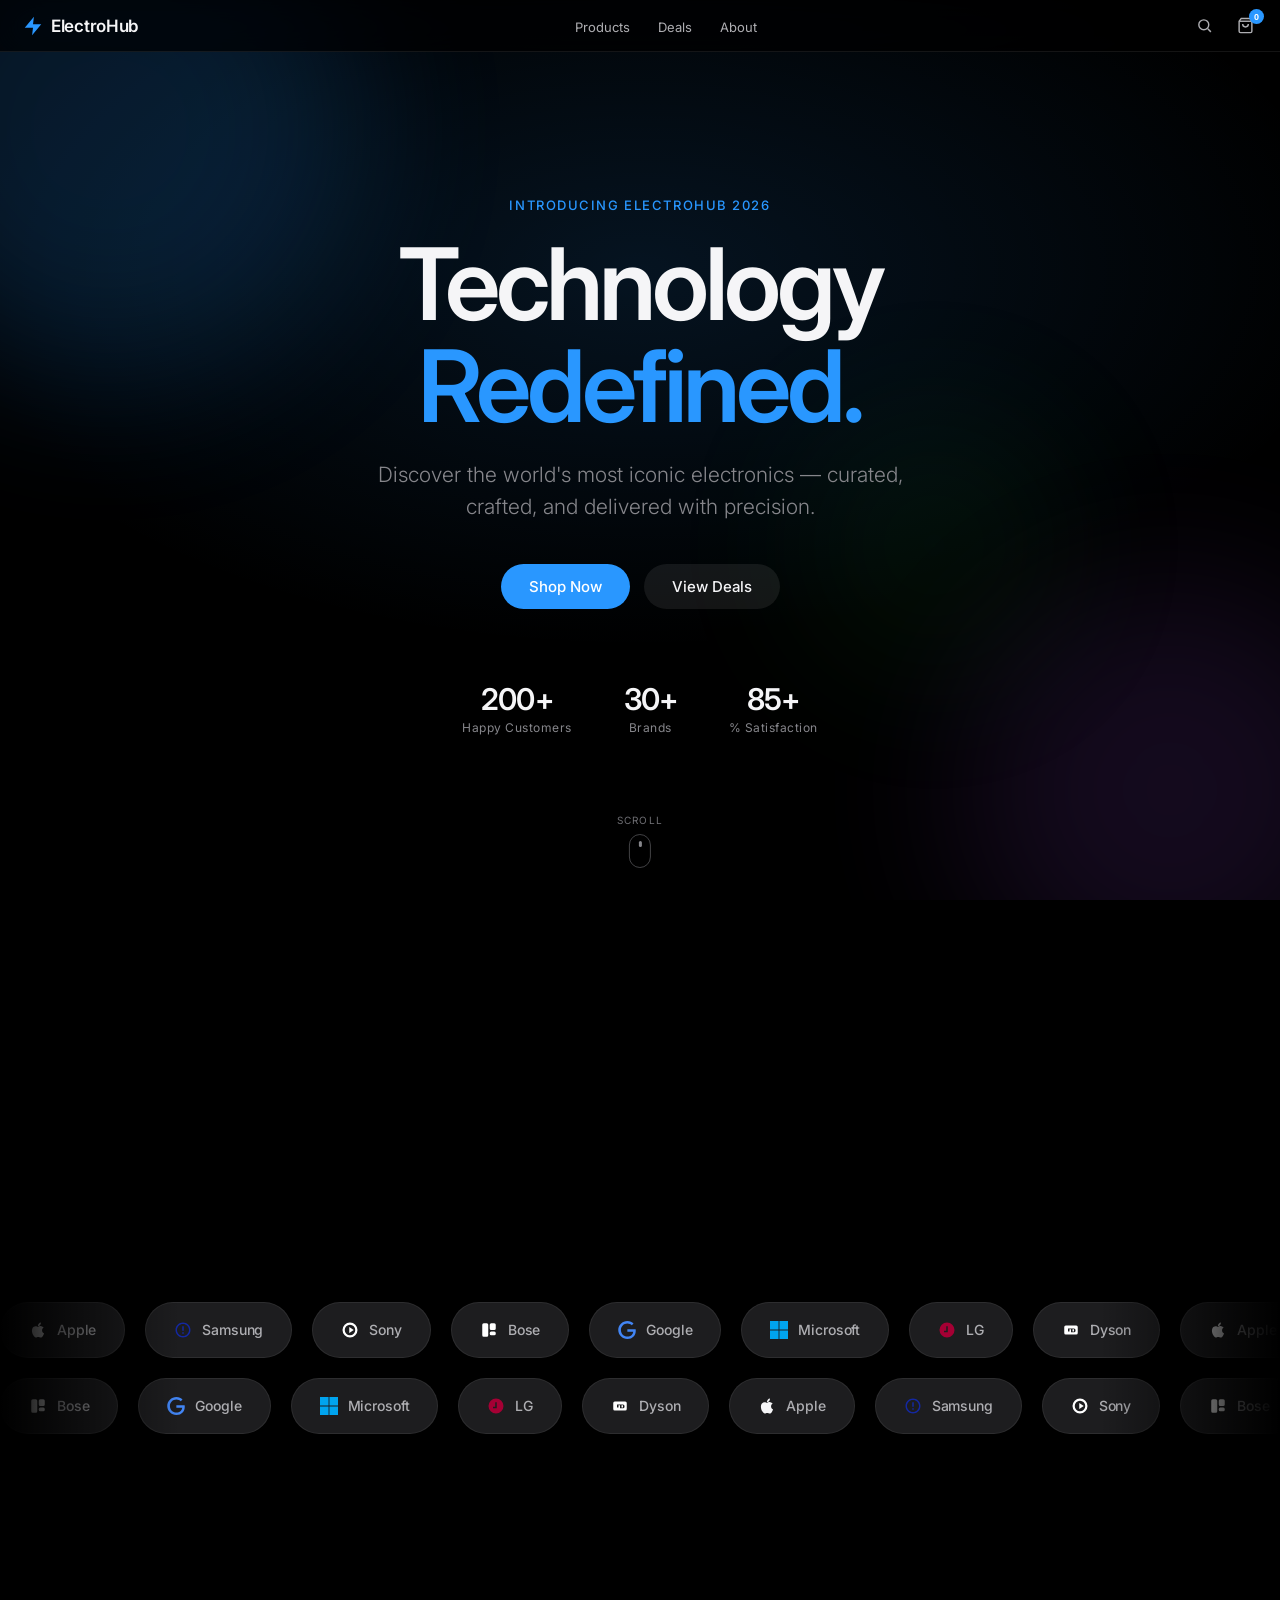
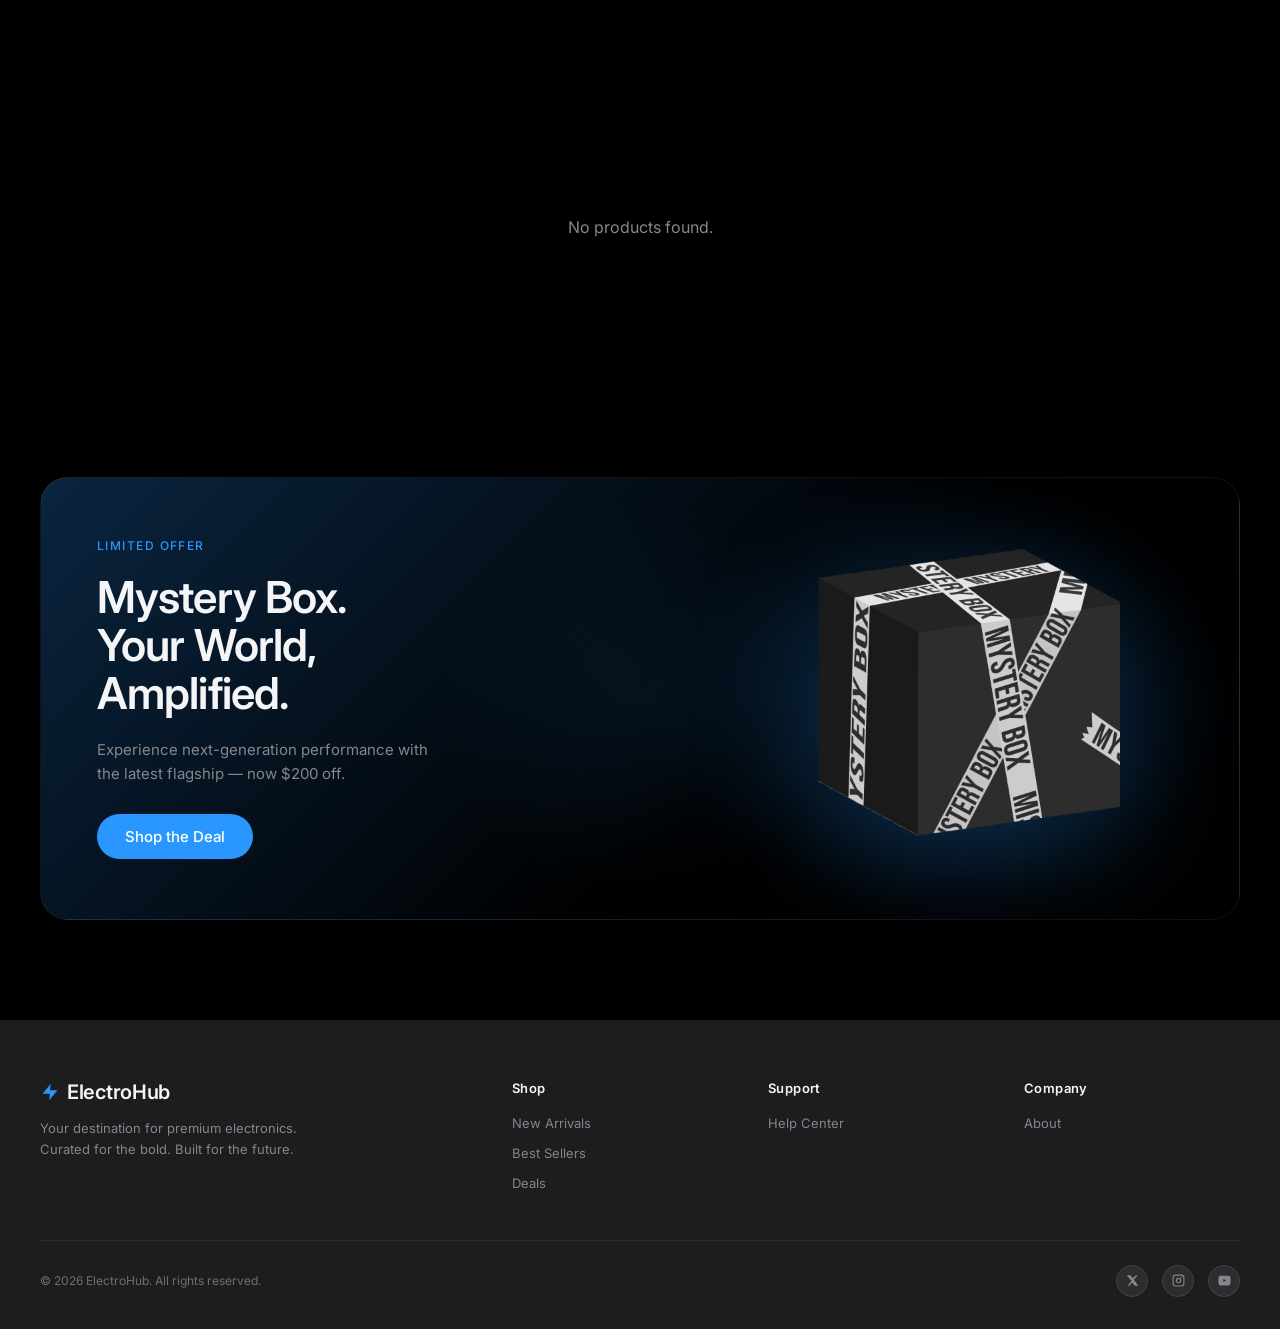
==== commit 9f487114: "index.html" ====
--- a/index.html
+++ b/index.html
@@ -36,7 +36,7 @@
 </nav>
 
 <div class="mobile-menu" id="mobileMenu">
-  <a href="compiler.html" onclick="toggleMenu()">Products</a>
+  <a href="#products" onclick="toggleMenu()">Products</a>
   <a href="#deals"    onclick="toggleMenu()">Deals</a>
   <a href="#about"    onclick="toggleMenu()">About</a>
 </div>
@@ -141,7 +141,7 @@
         <a href="#" class="logo"><svg viewBox="0 0 24 24" style="width:20px;height:20px;fill:var(--accent)"><path d="M13 2L3 14h9l-1 8 10-12h-9l1-8z"/></svg>ElectroHub</a>
         <p>Your destination for premium electronics. Curated for the bold. Built for the future.</p>
       </div>
-      <div class="f-col"><h4>Shop</h4><ul><li><a href="#">New Arrivals</a></li><li><a href="#">Best Sellers</a></li><li><a href="#deals">Deals</a></li></ul></div>
+      <div class="f-col"><h4>Shop</h4><ul><li><a href="compiler.html">New Arrivals</a></li><li><a href="#">Best Sellers</a></li><li><a href="#deals">Deals</a></li></ul></div>
       <div class="f-col"><h4>Support</h4><ul><li><a href="#">Help Center</a></li></ul></div>
       <div class="f-col"><h4>Company</h4><ul><li><a href="#">About</a></li></ul></div>
     </div>
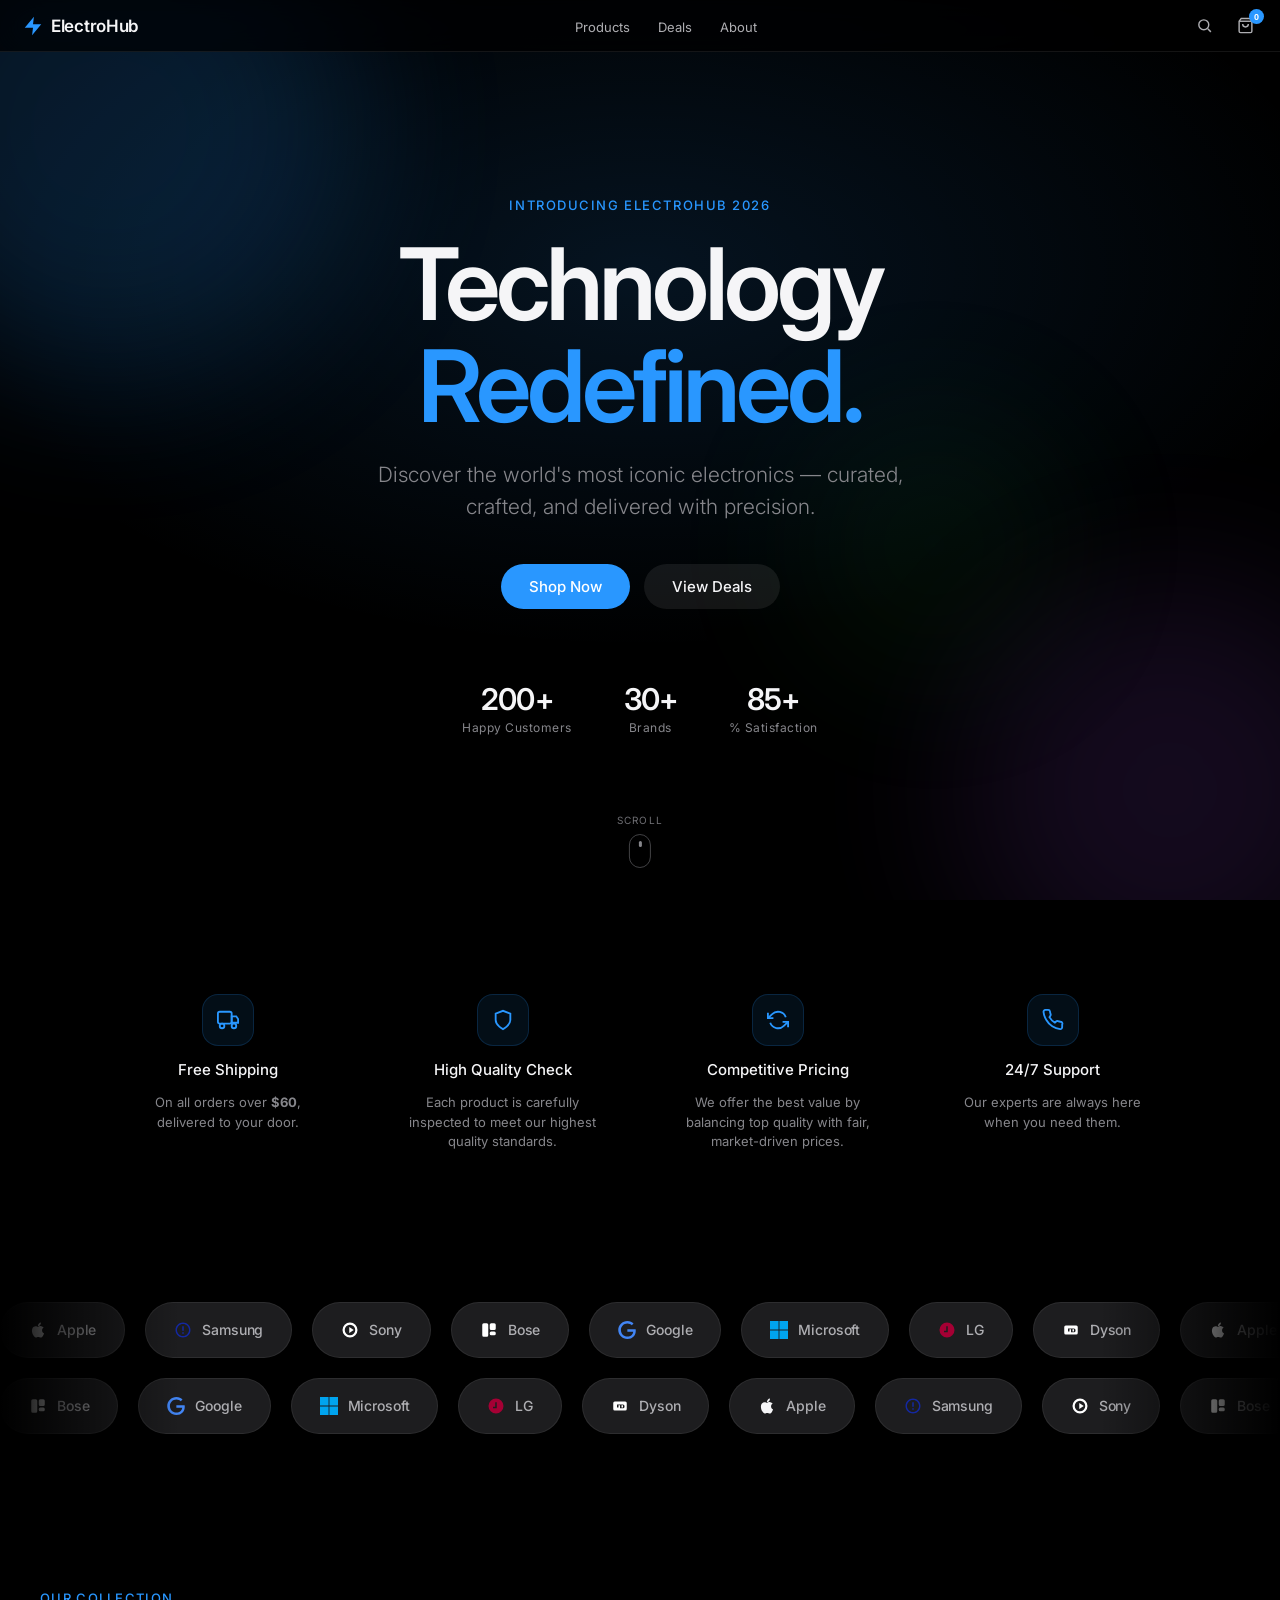
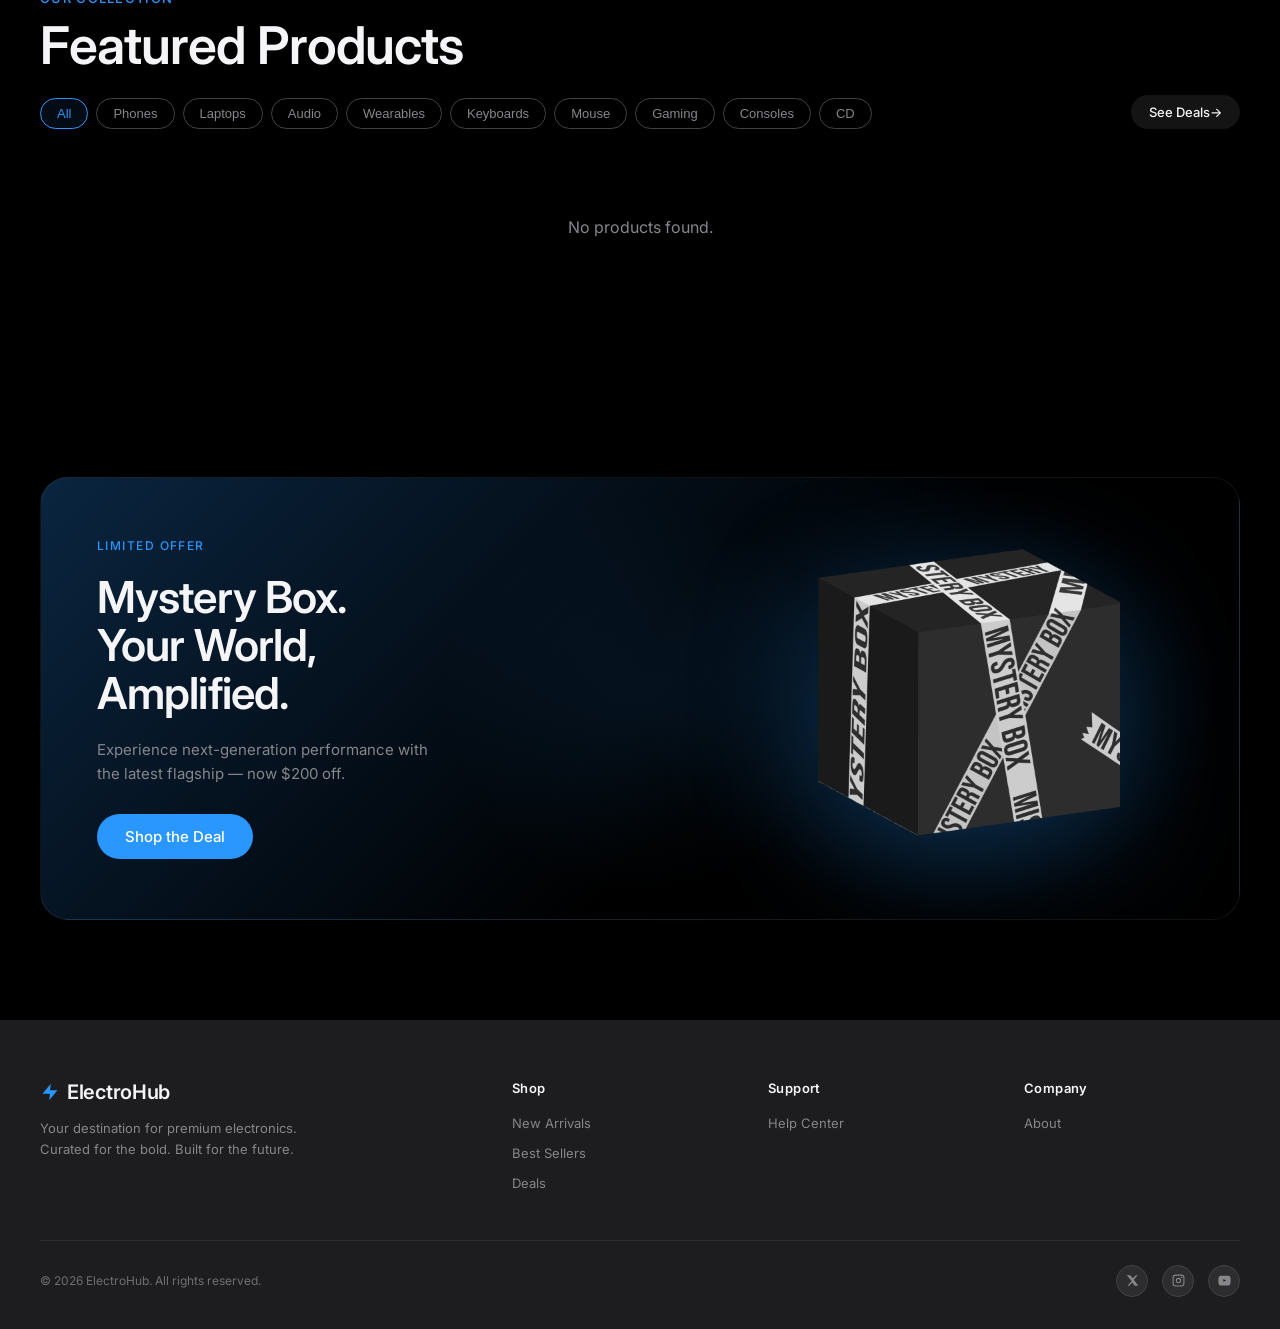
==== commit cf46f2a5: "index.html" ====
--- a/index.html
+++ b/index.html
@@ -141,7 +141,7 @@
         <a href="#" class="logo"><svg viewBox="0 0 24 24" style="width:20px;height:20px;fill:var(--accent)"><path d="M13 2L3 14h9l-1 8 10-12h-9l1-8z"/></svg>ElectroHub</a>
         <p>Your destination for premium electronics. Curated for the bold. Built for the future.</p>
       </div>
-      <div class="f-col"><h4>Shop</h4><ul><li><a href="compiler.html">New Arrivals</a></li><li><a href="#">Best Sellers</a></li><li><a href="#deals">Deals</a></li></ul></div>
+      <div class="f-col"><h4>Shop</h4><ul><li><a href="#">New Arrivals</a></li><li><a href="#">Best Sellers</a></li><li><a href="#deals">Deals</a></li></ul></div>
       <div class="f-col"><h4>Support</h4><ul><li><a href="#">Help Center</a></li></ul></div>
       <div class="f-col"><h4>Company</h4><ul><li><a href="#">About</a></li></ul></div>
     </div>
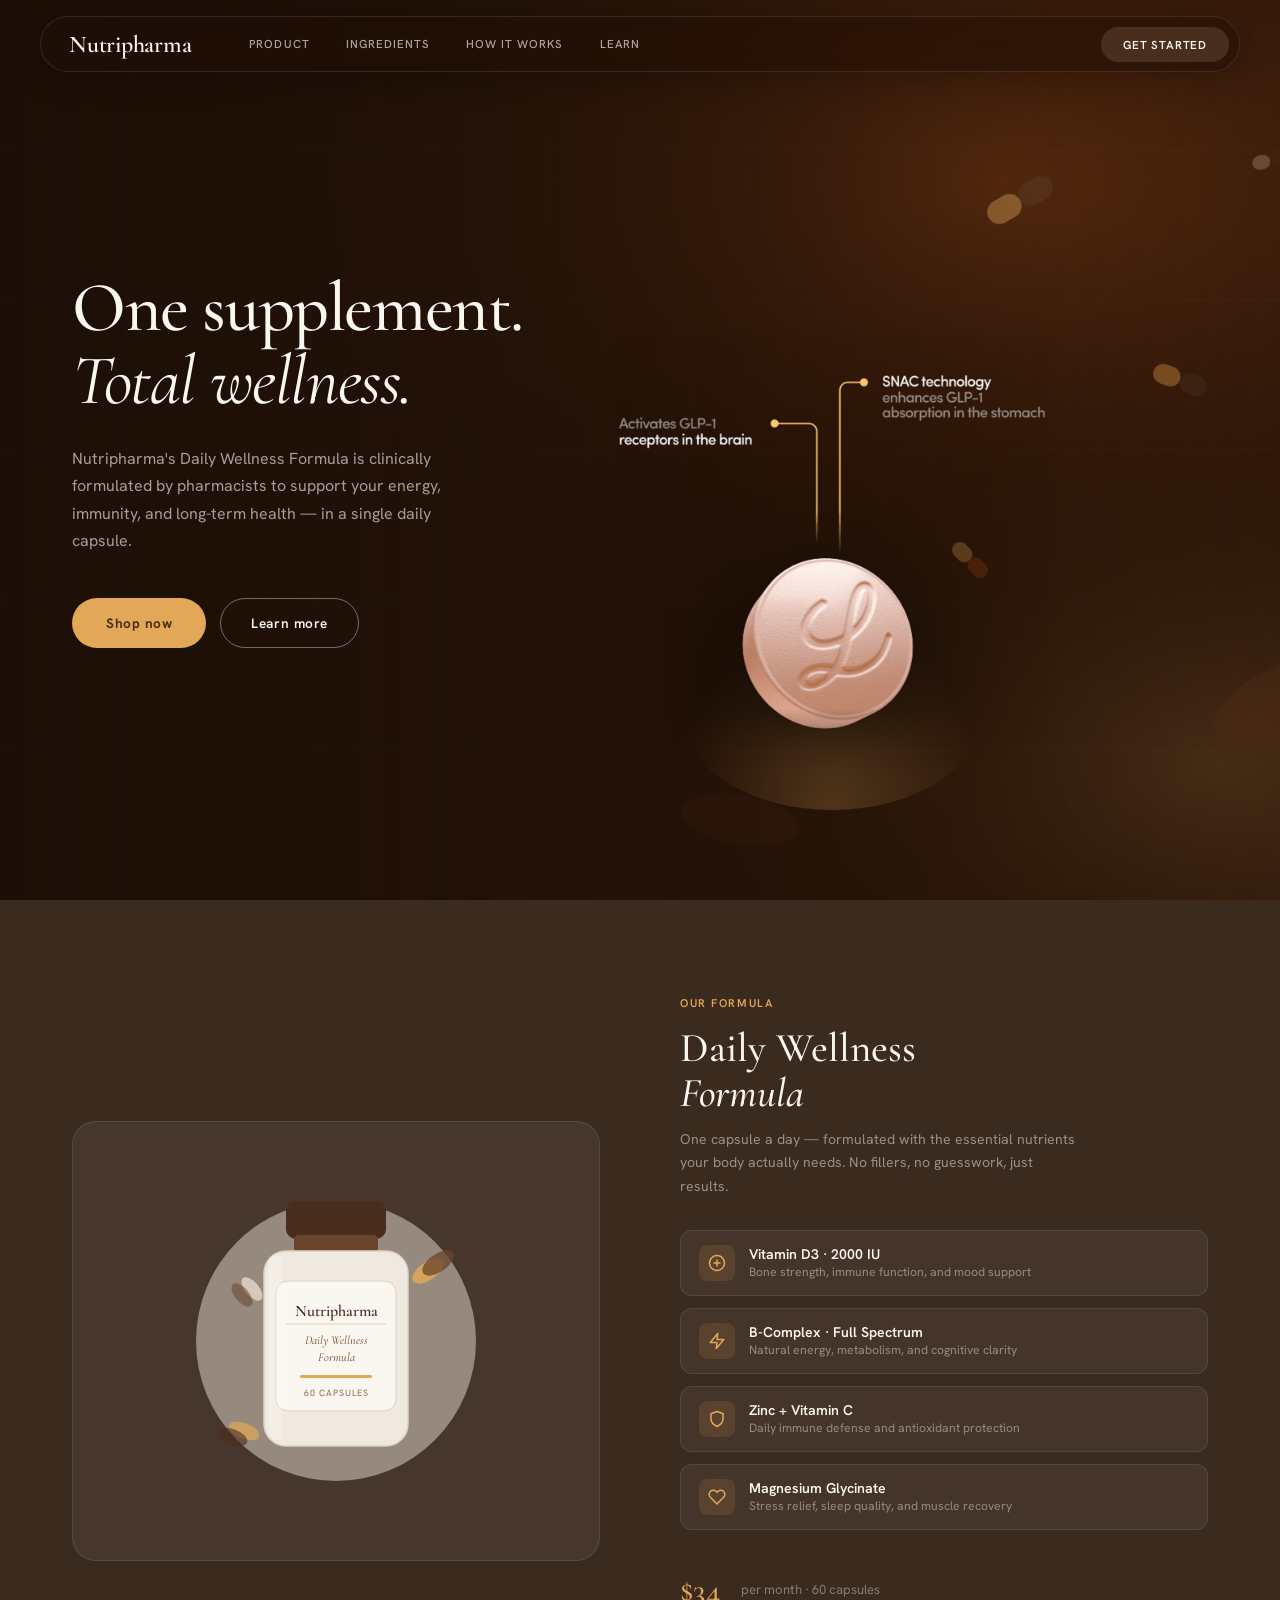
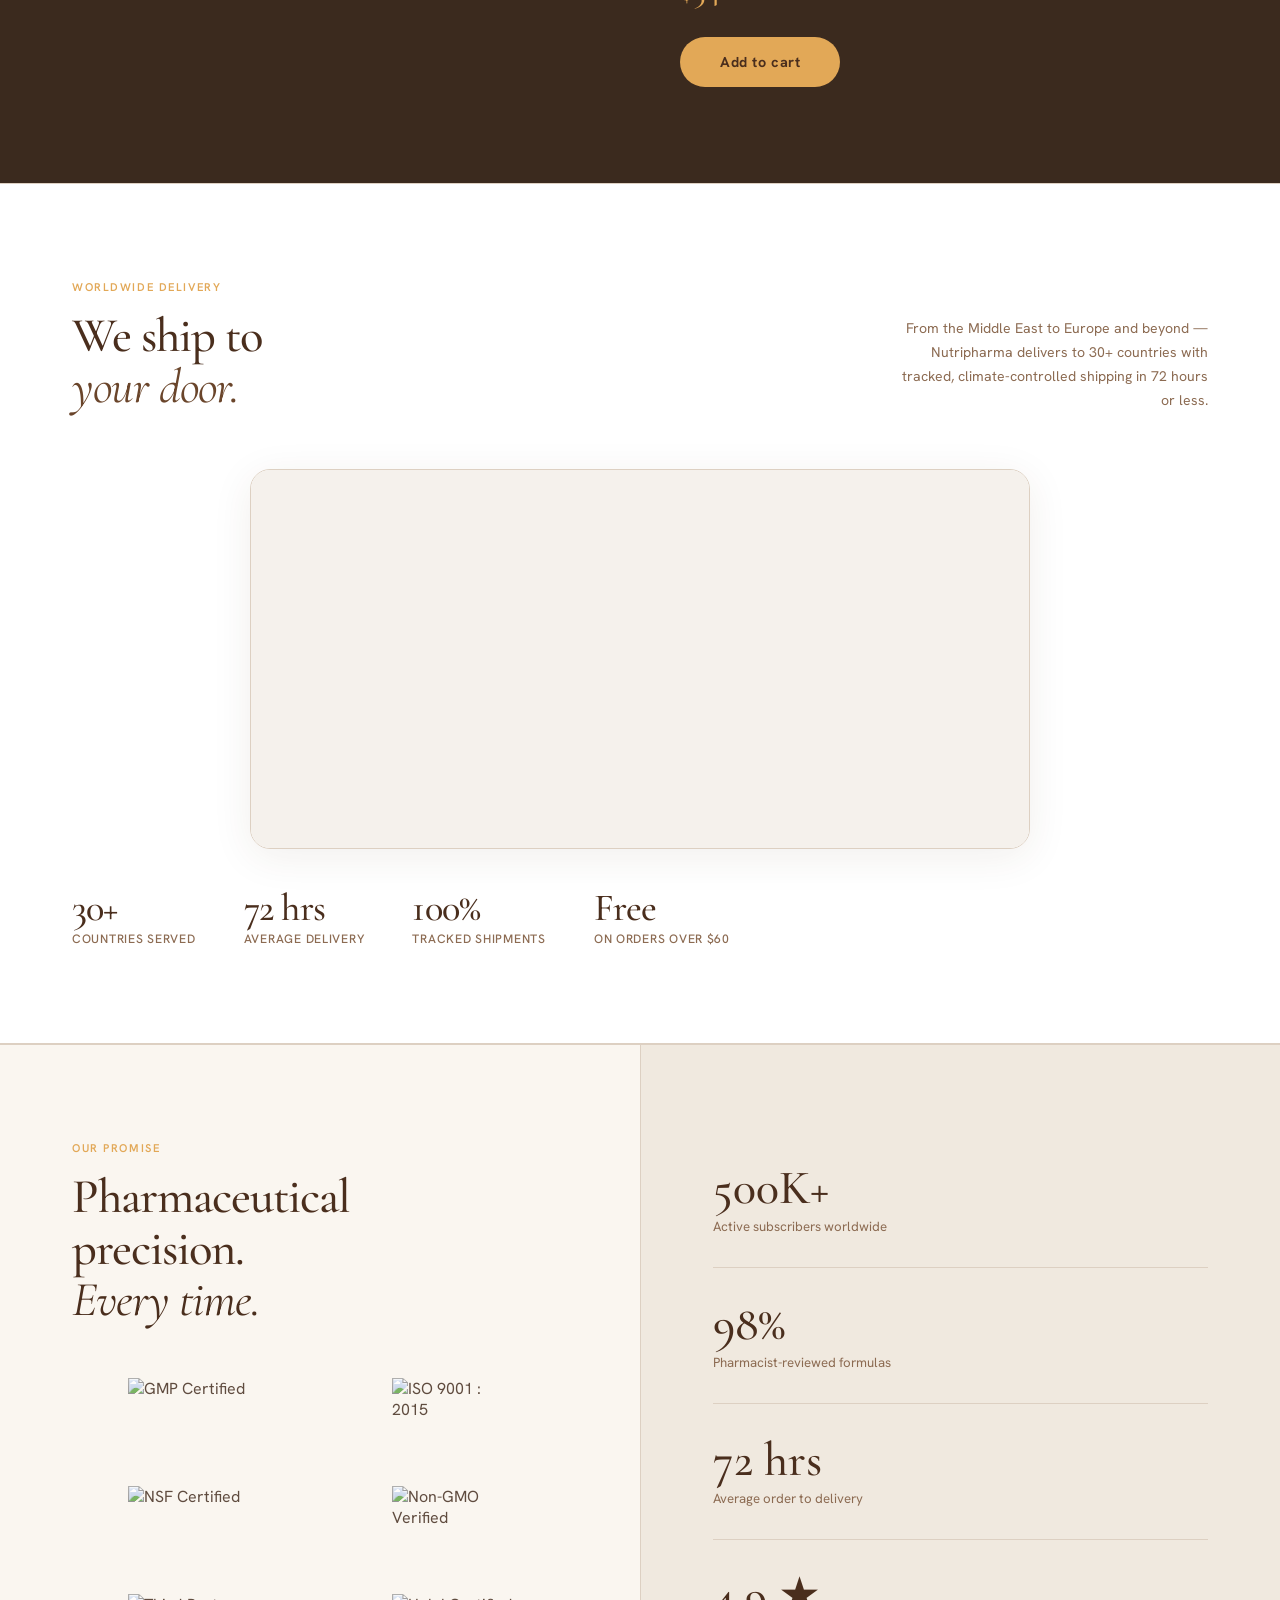
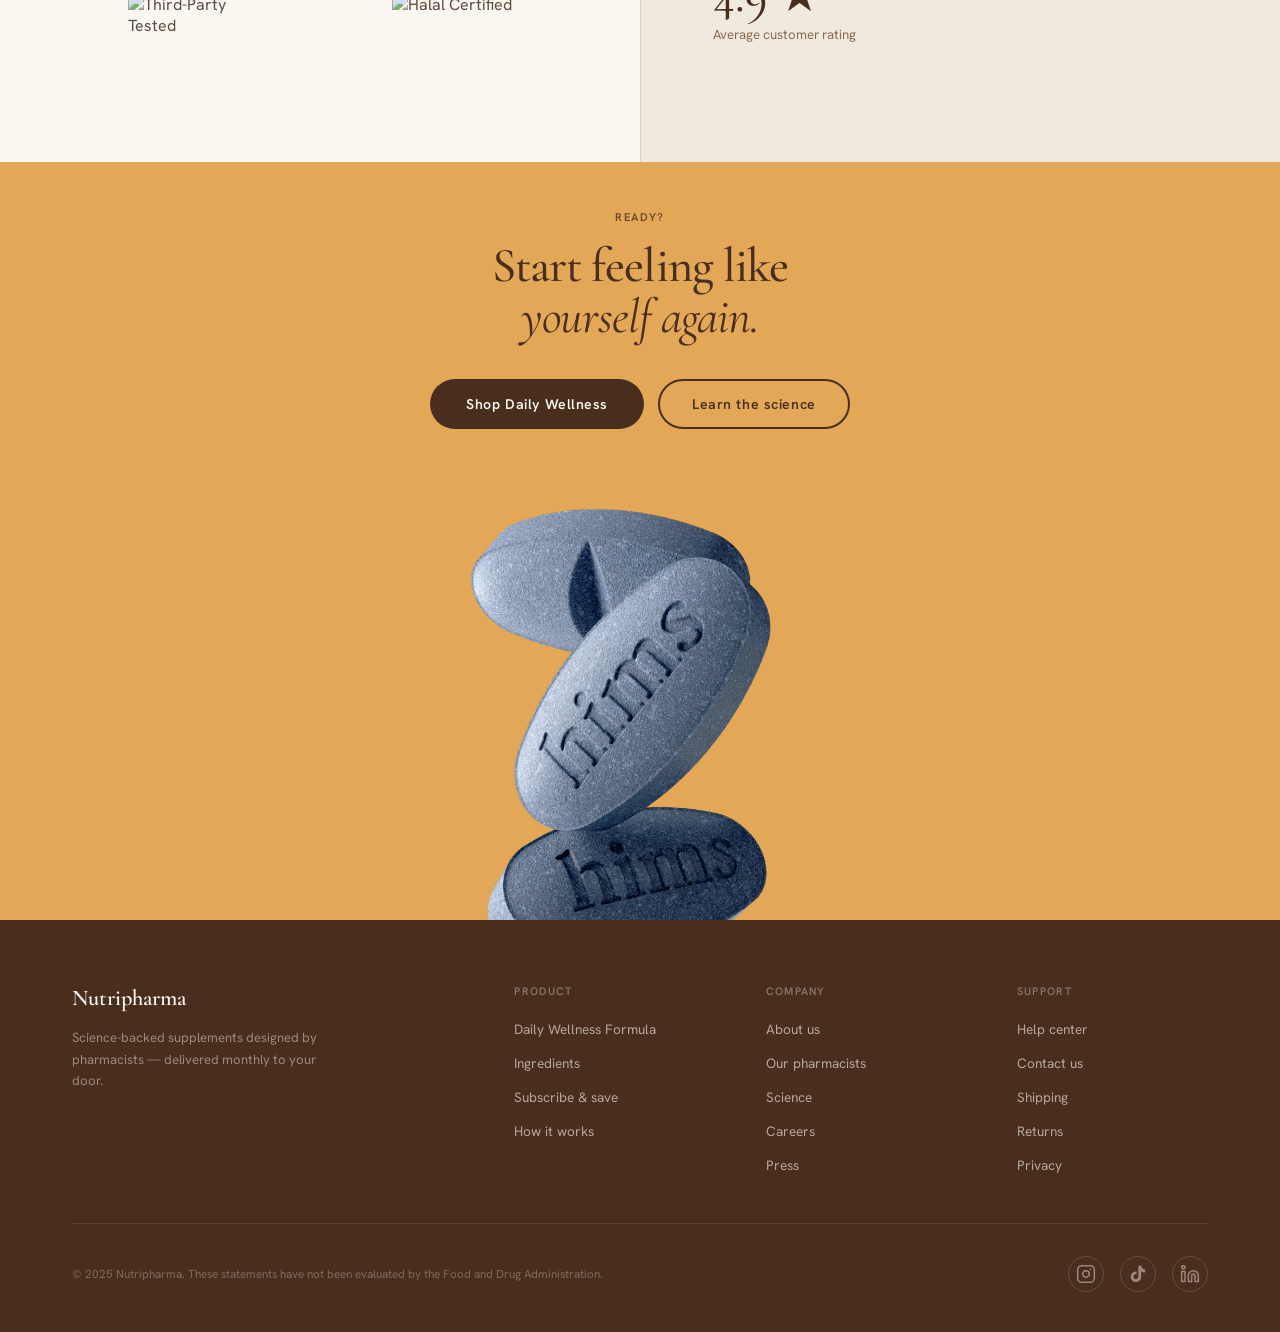
==== commit 2fa7fbac: "Add files via upload" ====
--- a/index.html
+++ b/index.html
@@ -1,523 +1,1258 @@
 <!DOCTYPE html>
 <html lang="en">
 <head>
-  <meta charset="UTF-8"/>
-  <meta name="viewport" content="width=device-width, initial-scale=1.0"/>
-  <title>ElectroHub — Technology, Refined.</title>
-  <link rel="stylesheet" href="style.css">
-  <link rel="icon" type="image/png" href="logo_eh/electro_image.png">
+<meta charset="UTF-8"/>
+<meta name="viewport" content="width=device-width, initial-scale=1.0"/>
+<title>Nutripharma — Daily Wellness Supplement</title>
+<link rel="preconnect" href="https://fonts.googleapis.com"/>
+<link rel="preconnect" href="https://fonts.gstatic.com" crossorigin/>
+<link href="https://fonts.googleapis.com/css2?family=Cormorant+Garamond:ital,wght@0,400;0,500;0,600;1,400;1,500;1,600&family=Hanken+Grotesk:wght@300;400;500;600&display=swap" rel="stylesheet"/>
+<style>
+/* ── RESET ───────────────────────────────────── */
+*,*::before,*::after{box-sizing:border-box;margin:0;padding:0}
+html{scroll-behavior:smooth}
+body{
+  font-family:'Hanken Grotesk',sans-serif;
+  background:#FAF6F0;
+  color:#4A2E1D;
+  -webkit-font-smoothing:antialiased;
+}
+a{text-decoration:none;color:inherit}
+button{cursor:pointer;font-family:inherit;border:none}
+img{display:block;max-width:100%}
+
+/* ── PALETTE ─────────────────────────────────── */
+:root{
+  --brown-deep:   #4A2E1D;   /* primary dark */
+  --brown-mid:    #6A452B;   /* secondary */
+  --gold:         #E2A857;   /* accent */
+  --cream:        #FAF6F0;   /* page bg */
+  --cream-dark:   #F0E9DF;   /* section alt bg */
+  --cream-darker: #E5DBD0;   /* card bg */
+  --border:       #DDD0C2;
+  --text:         #4A2E1D;
+  --text-muted:   #8C6B52;
+  --serif:        'Cormorant Garamond',Georgia,serif;
+  --sans:         'Hanken Grotesk',sans-serif;
+}
+
+/* ── NAV ─────────────────────────────────────── */
+nav{
+  position:fixed;top:16px;left:50%;transform:translateX(-50%);
+  z-index:1000;
+  width:calc(100% - 80px);
+  max-width:1200px;
+  background:rgba(30,16,8,0.55);
+  backdrop-filter:blur(28px) saturate(1.4);
+  -webkit-backdrop-filter:blur(28px) saturate(1.4);
+  border:1px solid rgba(255,255,255,0.10);
+  border-radius:100px;
+  height:56px;
+  display:flex;align-items:center;
+  padding:0 10px 0 28px;
+  gap:0;
+  box-shadow:0 4px 32px rgba(0,0,0,0.25);
+}
+.nav-logo{
+  font-family:var(--serif);
+  font-size:1.5rem;font-weight:600;
+  letter-spacing:-0.01em;
+  color:#FAF6F0;
+  white-space:nowrap;
+  margin-right:40px;
+}
+.nav-links{
+  display:flex;list-style:none;flex:1;
+}
+.nav-links li a{
+  display:block;
+  padding:0 18px;
+  height:56px;line-height:56px;
+  font-size:0.72rem;font-weight:500;
+  letter-spacing:0.09em;text-transform:uppercase;
+  color:rgba(250,246,240,0.65);
+  transition:color 0.15s;
+}
+.nav-links li a:hover{color:#FAF6F0;}
+.nav-right{
+  display:flex;align-items:center;gap:10px;
+  margin-left:auto;
+}
+/* ── BUTTON GLOW SHIMMER ─────────────────────── */
+.btn-primary,
+.btn-secondary,
+.btn-nav,
+.btn-cta,
+.btn-cta-outline{
+  position:relative;
+  overflow:hidden;
+}
+.btn-primary::after,
+.btn-secondary::after,
+.btn-nav::after,
+.btn-cta::after,
+.btn-cta-outline::after{
+  content:'';
+  position:absolute;
+  top:0;left:-100%;
+  width:60%;height:100%;
+  background:linear-gradient(
+    105deg,
+    transparent 20%,
+    rgba(255,255,255,0.35) 50%,
+    transparent 80%
+  );
+  transform:skewX(-18deg);
+  transition:none;
+  pointer-events:none;
+  opacity:0;
+}
+.btn-primary:hover::after,
+.btn-secondary:hover::after,
+.btn-nav:hover::after,
+.btn-cta:hover::after,
+.btn-cta-outline:hover::after{
+  opacity:1;
+  left:160%;
+  transition:left 0.9s ease, opacity 0.1s ease;
+}
+
+.btn-nav{
+  background:var(--brown-deep);
+  color:#FAF6F0;
+  border-radius:100px;
+  padding:10px 22px;
+  font-size:0.72rem;font-weight:600;
+  letter-spacing:0.07em;text-transform:uppercase;
+  transition:background 0.2s;
+}
+.btn-nav:hover{background:var(--brown-mid);}
+
+/* ── HERO ────────────────────────────────────── */
+.hero{
+  position:relative;
+  min-height:100vh;
+  display:flex;
+  align-items:center;
+  overflow:hidden;
+  background:#3B2410;
+}
+/* SVG scene fills entire hero */
+.hero-bg-svg{
+  position:absolute;inset:0;
+  width:100%;height:100%;
+  object-fit:cover;
+  z-index:0;
+}
+/* Left-to-right gradient so text on left stays legible */
+.hero-overlay{
+  position:absolute;inset:0;
+  background:linear-gradient(90deg, rgba(26,14,7,0.78) 0%, rgba(26,14,7,0.42) 55%, rgba(26,14,7,0.05) 100%);
+  z-index:1;
+}
+/* Text floats over */
+.hero-text{
+  position:relative;z-index:3;
+  padding:140px 72px 120px 72px;
+  max-width:640px;
+  background:none;
+}
+.hero-headline{
+  font-family:var(--serif);
+  font-size:clamp(3.2rem,5.5vw,5.5rem);
+  font-weight:500;line-height:1.03;
+  letter-spacing:-0.02em;
+  color:#FAF6F0;
+  margin-bottom:28px;
+}
+.hero-headline em{font-style:italic;font-weight:400;}
+.hero-body{
+  font-size:1rem;color:rgba(250,246,240,0.62);
+  line-height:1.7;max-width:420px;
+  margin-bottom:44px;font-weight:400;
+}
+.hero-actions{display:flex;gap:14px;flex-wrap:wrap;}
+.btn-primary{
+  background:var(--gold);color:var(--brown-deep);
+  border-radius:100px;padding:16px 34px;
+  font-size:0.85rem;font-weight:700;letter-spacing:0.04em;
+  transition:filter 0.2s;
+}
+.btn-primary:hover{filter:brightness(0.92);}
+.btn-secondary{
+  background:transparent;color:#FAF6F0;
+  border:1.5px solid rgba(250,246,240,0.4);border-radius:100px;
+  padding:15px 30px;font-size:0.85rem;font-weight:600;
+  letter-spacing:0.04em;transition:border-color 0.2s,background 0.2s;
+}
+.btn-secondary:hover{border-color:rgba(250,246,240,0.8);background:rgba(250,246,240,0.08);}
+
+/* ── HERO PRODUCT IMAGE ───────────────────────── */
+.hero-img-wrap{
+  position:absolute;
+  right:18%;
+  bottom:130px;
+  z-index:2;
+  width:clamp(280px, 34vw, 560px);
+  display:flex;
+  align-items:flex-end;
+  justify-content:center;
+  pointer-events:none;
+}
+.hero-product-img{
+  position:relative;
+  z-index:2;
+  width:100%;
+  height:auto;
+  max-height:88vh;
+  object-fit:contain;
+  object-position:bottom center;
+  /* subtle drop shadow so it lifts off the background */
+  filter:drop-shadow(0 32px 64px rgba(0,0,0,0.55)) drop-shadow(0 0 2px rgba(0,0,0,0.3));
+  /* fade bottom edge seamlessly into bg */
+  -webkit-mask-image:linear-gradient(to top, transparent 0%, black 14%);
+  mask-image:linear-gradient(to top, transparent 0%, black 14%);
+}
+.hero-img-glow{
+  position:absolute;
+  bottom:-40px;
+  left:50%;transform:translateX(-50%);
+  width:70%;height:200px;
+  background:radial-gradient(ellipse at 50% 100%, rgba(226,168,87,0.22) 0%, transparent 70%);
+  border-radius:50%;
+  z-index:1;
+  pointer-events:none;
+}
+@media(max-width:960px){
+  .hero-img-wrap{display:none;}
+}
+
+/* ── TRUST STRIP ─────────────────────────────── */
+.trust-strip{
+  border-top:1px solid var(--border);
+  border-bottom:1px solid var(--border);
+  display:flex;align-items:center;
+}
+.trust-item{
+  flex:1;
+  display:flex;align-items:center;justify-content:center;gap:12px;
+  padding:20px;
+  font-size:0.76rem;font-weight:500;
+  letter-spacing:0.05em;
+  color:var(--brown-mid);
+  border-right:1px solid var(--border);
+}
+.trust-item:last-child{border-right:none;}
+.trust-icon{
+  width:20px;height:20px;flex-shrink:0;
+  color:var(--gold);
+}
+
+/* ── SHARED SECTION ──────────────────────────── */
+.section{padding:96px 72px;}
+.section-tag{
+  font-size:0.7rem;font-weight:600;
+  letter-spacing:0.14em;text-transform:uppercase;
+  color:var(--gold);margin-bottom:16px;
+}
+.section-heading{
+  font-family:var(--serif);
+  font-size:clamp(2rem,3.8vw,3.4rem);
+  font-weight:500;line-height:1.06;
+  letter-spacing:-0.02em;
+  color:var(--brown-deep);
+}
+.section-heading em{font-style:italic;font-weight:400;}
+.section-sub{
+  font-size:0.95rem;color:var(--text-muted);
+  line-height:1.7;max-width:480px;
+  margin-top:18px;font-weight:400;
+}
+
+/* ── PRODUCT SECTION ─────────────────────────── */
+.product-section{
+  background:#3B2A1E;
+  border-top:none;
+  border-bottom:none;
+  padding:96px 72px;
+  display:grid;
+  grid-template-columns:1fr 1fr;
+  gap:80px;
+  align-items:center;
+}
+.product-img-side{
+  background:rgba(255,255,255,0.06);
+  border:1px solid rgba(255,255,255,0.1);
+  border-radius:24px;
+  height:440px;
+  display:flex;align-items:center;justify-content:center;
+  position:relative;overflow:hidden;
+}
+.product-details{}
+.product-name-big{
+  font-family:var(--serif);
+  font-size:clamp(2rem,3.2vw,3rem);
+  font-weight:500;
+  color:#FAF6F0;
+  line-height:1.1;
+  margin-bottom:12px;
+}
+.product-tagline{
+  font-size:0.88rem;color:rgba(250,246,240,0.5);
+  line-height:1.65;margin-bottom:32px;max-width:400px;
+}
+.ingredients-list{
+  display:flex;flex-direction:column;gap:12px;
+  margin-bottom:40px;
+}
+.ingredient-row{
+  display:flex;align-items:center;gap:14px;
+  padding:14px 18px;
+  background:rgba(255,255,255,0.05);
+  border:1px solid rgba(255,255,255,0.09);
+  border-radius:12px;
+  transition:background 0.2s;
+}
+.ingredient-row:hover{background:rgba(255,255,255,0.09);}
+.ing-icon{
+  width:36px;height:36px;border-radius:8px;
+  background:rgba(226,168,87,0.12);
+  display:flex;align-items:center;justify-content:center;
+  flex-shrink:0;
+}
+.ing-name{font-size:0.88rem;font-weight:600;color:#FAF6F0;}
+.ing-desc{font-size:0.76rem;color:rgba(250,246,240,0.45);margin-top:1px;}
+.product-price-row{
+  display:flex;align-items:center;gap:20px;
+  margin-bottom:28px;
+}
+.price-tag{
+  font-family:var(--serif);
+  font-size:2rem;font-weight:500;
+  color:var(--gold);
+}
+.price-per{font-size:0.82rem;color:rgba(250,246,240,0.4);}
+.btn-buy{
+  background:var(--gold);
+  color:var(--brown-deep);
+  border-radius:100px;
+  padding:16px 40px;
+  font-size:0.9rem;font-weight:700;
+  letter-spacing:0.04em;
+  transition:filter 0.2s;
+  display:inline-block;
+}
+.btn-buy:hover{filter:brightness(0.92);}
+/* section-tag inside product section */
+.product-section .section-tag{color:var(--gold);}
+
+/* ── DELIVERY MAP ────────────────────────────── */
+.delivery-section{
+  background:#FFFFFF;
+  border-top:1px solid var(--border);
+  border-bottom:1px solid var(--border);
+  padding:96px 72px;
+  overflow:hidden;
+  position:relative;
+}
+.delivery-header{
+  display:flex;
+  align-items:flex-end;
+  justify-content:space-between;
+  margin-bottom:56px;
+  gap:40px;
+}
+.delivery-header .section-tag{ color:var(--gold); }
+.delivery-header .section-heading{ color:var(--brown-deep); }
+.delivery-header .section-heading em{ color:var(--brown-mid); }
+.delivery-header-right{
+  max-width:320px;
+  font-size:0.88rem;
+  color:var(--text-muted);
+  line-height:1.7;
+  text-align:right;
+  flex-shrink:0;
+}
+.delivery-map-wrap{
+  border-radius:20px;
+  overflow:hidden;
+  border:1px solid var(--border);
+  box-shadow:0 8px 40px rgba(74,46,29,0.08);
+  position:relative;
+  height:380px;
+  max-width:780px;
+  margin:0 auto;
+}
+#deliveryMap{ width:100%;height:100%; }
+.leaflet-control-attribution{ display:none !important; }
+.delivery-stat-row{
+  display:flex;gap:48px;
+  margin-top:40px;
+}
+.d-stat{ display:flex;flex-direction:column;gap:4px; }
+.d-stat-num{
+  font-family:var(--serif);
+  font-size:2.4rem;font-weight:500;
+  color:var(--brown-deep);line-height:1;
+  letter-spacing:-0.02em;
+}
+.d-stat-lbl{
+  font-size:0.76rem;font-weight:500;
+  color:var(--text-muted);
+  letter-spacing:0.06em;text-transform:uppercase;
+}
+/* Keep card style for reference */
+.ps-card{
+  margin-top:32px;
+  background:var(--cream);
+  border:1px solid var(--border);
+  border-radius:16px;
+  padding:22px 18px 20px;
+  width:100%;
+  box-shadow:0 2px 12px rgba(74,46,29,0.05);
+  transition:box-shadow 0.2s, transform 0.2s;
+}
+.process-step:hover .ps-card{
+  box-shadow:0 8px 32px rgba(74,46,29,0.1);
+  transform:translateY(-3px);
+}
+.ps-stage{
+  font-size:0.6rem;font-weight:700;
+  letter-spacing:0.14em;text-transform:uppercase;
+  color:var(--gold);
+  margin-bottom:8px;
+}
+.ps-title{
+  font-family:var(--serif);
+  font-size:1.05rem;font-weight:600;
+  color:var(--brown-deep);
+  line-height:1.2;
+  margin-bottom:8px;
+}
+.ps-desc{
+  font-size:0.76rem;
+  color:var(--text-muted);
+  line-height:1.65;
+}
+/* Detail tags */
+.ps-tags{
+  display:flex;flex-wrap:wrap;gap:5px;
+  margin-top:12px;
+  justify-content:center;
+}
+.ps-tag{
+  background:var(--cream-dark);
+  border:1px solid var(--border);
+  border-radius:100px;
+  padding:3px 10px;
+  font-size:0.62rem;font-weight:600;
+  color:var(--text-muted);
+  letter-spacing:0.04em;
+  text-transform:uppercase;
+}
+/* Bottom certification strip */
+.process-certbar{
+  display:flex;
+  align-items:center;
+  justify-content:center;
+  gap:0;
+  margin-top:64px;
+  border:1px solid var(--border);
+  border-radius:16px;
+  background:var(--cream);
+  overflow:hidden;
+}
+.cert-item{
+  flex:1;
+  display:flex;align-items:center;justify-content:center;
+  gap:12px;
+  padding:20px 24px;
+  border-right:1px solid var(--border);
+  font-size:0.78rem;font-weight:500;
+  color:var(--brown-mid);
+}
+.cert-item:last-child{border-right:none;}
+.cert-item svg{width:20px;height:20px;color:var(--gold);flex-shrink:0;}
+
+/* ── PROMISE ──────────────────────────────────── */
+.promise-section{
+  border-top:1px solid var(--border);
+  display:grid;
+  grid-template-columns:1fr 1fr;
+}
+.promise-left{
+  padding:96px 72px;
+  background:var(--cream);
+}
+.promise-right{
+  padding:96px 72px;
+  background:var(--cream-dark);
+  border-left:1px solid var(--border);
+  display:flex;flex-direction:column;gap:0;justify-content:center;
+}
+/* ── CERTIFICATIONS GRID ───────────────────── */
+.cert-grid{
+  display:grid;
+  grid-template-columns:1fr 1fr;
+  gap:36px 32px;
+  margin-top:52px;
+}
+.cert-badge{
+  display:flex;
+  align-items:center;
+  justify-content:center;
+}
+.cert-badge img{
+  width:100%;
+  max-width:120px;
+  height:72px;
+  object-fit:contain;
+  display:block;
+  opacity:0.85;
+  transition:opacity 0.2s;
+  filter:grayscale(20%);
+}
+.promise-stat{
+  padding:32px 0;
+  border-bottom:1px solid var(--border);
+}
+.promise-stat:first-child{padding-top:0;}
+.promise-stat:last-child{border-bottom:none;padding-bottom:0;}
+.promise-num{
+  font-family:var(--serif);
+  font-size:3rem;font-weight:500;
+  color:var(--brown-deep);
+  line-height:1;margin-bottom:6px;
+}
+.promise-label{font-size:0.83rem;color:var(--text-muted);}
+
+/* ── FINAL CTA ────────────────────────────────── */
+.final-cta{
+  background:var(--gold);
+  padding:48px 72px 0;
+  text-align:center;
+}
+.final-cta .section-tag{color:var(--brown-mid);}
+.final-cta .section-heading{color:var(--brown-deep);margin:0 auto 36px;max-width:600px;}
+.cta-actions{display:flex;gap:14px;justify-content:center;flex-wrap:wrap;margin-bottom:32px;}
+.btn-cta-dark{
+  background:var(--brown-deep);
+  color:var(--cream);
+  border-radius:100px;
+  padding:16px 36px;
+  font-size:0.88rem;font-weight:600;
+  letter-spacing:0.04em;
+  transition:background 0.2s;
+}
+.btn-cta-dark:hover{background:var(--brown-mid);}
+.btn-cta-outline{
+  background:transparent;
+  color:var(--brown-deep);
+  border:2px solid var(--brown-deep);
+  border-radius:100px;
+  padding:14px 32px;
+  font-size:0.88rem;font-weight:600;
+  letter-spacing:0.04em;
+  transition:background 0.2s,color 0.2s;
+}
+.btn-cta-outline:hover{background:var(--brown-deep);color:var(--cream);}
+/* CTA image */
+.cta-img-wrap{
+  margin-top:20px;
+  display:flex;
+  justify-content:center;
+}
+.cta-img{
+  width:459px;
+  height:459px;
+  object-fit:cover;
+  border-radius:0;
+  display:block;
+  box-shadow:none;
+}
+
+/* ── FOOTER ───────────────────────────────────── */
+footer{
+  background:var(--brown-deep);
+  color:var(--cream);
+  padding:64px 72px 40px;
+}
+.footer-top{
+  display:grid;
+  grid-template-columns:2fr 1fr 1fr 1fr;
+  gap:60px;
+  padding-bottom:48px;
+  border-bottom:1px solid rgba(250,246,240,0.1);
+}
+.footer-logo{
+  font-family:var(--serif);
+  font-size:1.4rem;font-weight:600;
+  color:var(--cream);
+  margin-bottom:16px;
+  display:block;
+}
+.footer-brand p{
+  font-size:0.82rem;
+  color:rgba(250,246,240,0.45);
+  line-height:1.65;max-width:260px;
+}
+.footer-col-title{
+  font-size:0.68rem;font-weight:600;
+  letter-spacing:0.12em;text-transform:uppercase;
+  color:rgba(250,246,240,0.35);
+  margin-bottom:20px;
+}
+.footer-col ul{list-style:none;display:flex;flex-direction:column;gap:13px;}
+.footer-col ul a{
+  font-size:0.85rem;
+  color:rgba(250,246,240,0.6);
+  transition:color 0.15s;
+}
+.footer-col ul a:hover{color:var(--cream);}
+.footer-bottom{
+  display:flex;align-items:center;justify-content:space-between;
+  padding-top:32px;flex-wrap:wrap;gap:16px;
+}
+.footer-bottom p{font-size:0.73rem;color:rgba(250,246,240,0.3);}
+.footer-social{display:flex;gap:16px;align-items:center;}
+.footer-social a{
+  display:flex;align-items:center;justify-content:center;
+  width:36px;height:36px;border-radius:50%;
+  border:1px solid rgba(250,246,240,0.15);
+  color:rgba(250,246,240,0.45);
+  transition:color 0.2s, border-color 0.2s, background 0.2s;
+}
+.footer-social a:hover{
+  color:var(--cream);
+  border-color:rgba(250,246,240,0.45);
+  background:rgba(250,246,240,0.07);
+}
+
+/* ── AVAILABILITY MAP ────────────────────────── */
+.map-section{
+  background:var(--brown-deep);
+  padding:96px 72px;
+}
+.map-section .section-tag{color:rgba(226,168,87,0.7);}
+.map-section .section-heading{color:var(--cream);}
+.map-section .section-sub{
+  color:rgba(250,246,240,0.45);
+  margin-top:14px;
+  margin-bottom:52px;
+  max-width:520px;
+}
+.map-frame{
+  position:relative;
+  border-radius:20px;
+  overflow:hidden;
+  border:1px solid rgba(255,255,255,0.07);
+  box-shadow:0 32px 80px rgba(0,0,0,0.5);
+  background:#1a0d06;
+  height:520px;
+  cursor:grab;
+  user-select:none;
+}
+.map-frame:active{cursor:grabbing;}
+.map-frame svg{
+  position:absolute;
+  top:0;left:0;
+  width:100%;height:100%;
+  transition:none;
+}
+/* Country fills */
+.c-land{ fill:#7A4520; stroke:#1a0d06; stroke-width:0.3; transition:fill 0.2s; }
+.c-land:hover{ fill:#C4813A; cursor:pointer; }
+.c-available{ fill:#C4813A; stroke:#1a0d06; stroke-width:0.3; transition:fill 0.2s; }
+.c-available:hover{ fill:#E2A857; cursor:pointer; }
+/* Graticule grid */
+.graticule{ fill:none; stroke:rgba(255,255,255,0.04); stroke-width:0.5; }
+/* Ocean */
+.ocean{ fill:#120a04; }
+/* Tooltip */
+.map-tip{
+  position:absolute;
+  background:rgba(250,246,240,0.96);
+  color:var(--brown-deep);
+  border-radius:10px;
+  padding:9px 15px;
+  font-size:0.78rem;font-weight:600;
+  pointer-events:none;
+  opacity:0;
+  transition:opacity 0.15s;
+  white-space:nowrap;
+  border:1px solid rgba(221,208,194,0.8);
+  box-shadow:0 6px 24px rgba(0,0,0,0.25);
+  z-index:10;
+}
+.map-tip.show{opacity:1;}
+.map-tip-status{font-size:0.67rem;font-weight:500;color:var(--text-muted);margin-top:2px;}
+.map-tip-dot{display:inline-block;width:6px;height:6px;border-radius:50%;margin-right:5px;vertical-align:middle;position:relative;top:-1px;}
+/* Controls */
+.map-controls{
+  position:absolute;bottom:20px;right:20px;
+  display:flex;flex-direction:column;gap:4px;
+  z-index:5;
+}
+.map-btn{
+  width:32px;height:32px;
+  background:rgba(250,246,240,0.10);
+  border:1px solid rgba(255,255,255,0.12);
+  border-radius:8px;
+  color:rgba(250,246,240,0.7);
+  font-size:1.1rem;font-weight:400;
+  display:flex;align-items:center;justify-content:center;
+  cursor:pointer;
+  transition:background 0.15s;
+  backdrop-filter:blur(8px);
+  line-height:1;
+}
+.map-btn:hover{background:rgba(250,246,240,0.18);color:#fff;}
+/* Legend */
+.map-legend{
+  position:absolute;bottom:20px;left:20px;
+  display:flex;gap:14px;align-items:center;
+  background:rgba(20,10,4,0.7);
+  backdrop-filter:blur(10px);
+  border:1px solid rgba(255,255,255,0.08);
+  border-radius:100px;
+  padding:7px 16px;
+  z-index:5;
+}
+.map-legend-item{display:flex;align-items:center;gap:6px;font-size:0.67rem;font-weight:500;color:rgba(250,246,240,0.55);letter-spacing:0.06em;text-transform:uppercase;}
+.map-legend-dot{width:10px;height:10px;border-radius:3px;}
+.map-badge{
+  position:absolute;top:18px;right:20px;
+  background:rgba(20,10,4,0.7);
+  backdrop-filter:blur(10px);
+  border:1px solid rgba(255,255,255,0.08);
+  border-radius:100px;
+  padding:7px 16px;
+  font-size:0.7rem;font-weight:600;
+  color:rgba(250,246,240,0.6);
+  letter-spacing:0.07em;
+  z-index:5;
+}
+@media(max-width:960px){
+  .map-section{padding:64px 24px;}
+  .map-frame{height:300px;}
+}
+.sr{opacity:0;transform:translateY(20px);transition:opacity 0.55s ease,transform 0.55s ease;}
+.sr.in{opacity:1;transform:none;}
+
+/* ── RESPONSIVE ───────────────────────────────── */
+@media(max-width:960px){
+  nav{width:calc(100% - 32px);padding:0 8px 0 20px;top:12px;}
+  .nav-links{display:none;}
+  .hero{grid-template-columns:1fr;}
+  .hero-visual{display:none;}
+  .hero-text{padding:56px 24px;}
+  .product-section{grid-template-columns:1fr;padding:56px 24px;gap:40px;}
+  .product-img-side{height:280px;}
+  .process-section{padding:64px 24px;}
+  .process-header{flex-direction:column;align-items:flex-start;margin-bottom:48px;}
+  .process-header-right{text-align:left;max-width:100%;}
+  .process-steps{grid-template-columns:1fr;gap:24px;}
+  .process-timeline::before{display:none;}
+  .process-step::after{display:none;}
+  .ps-icon{width:80px;height:80px;}
+  .ps-icon svg{width:30px;height:30px;}
+  .process-certbar{flex-direction:column;}
+  .cert-item{border-right:none;border-bottom:1px solid var(--border);width:100%;}
+  .cert-item:last-child{border-bottom:none;}
+  .promise-section{grid-template-columns:1fr;}
+  .promise-left,.promise-right{padding:64px 24px;}
+  .promise-right{border-left:none;border-top:1px solid var(--border);}
+  .trust-strip{flex-wrap:wrap;}
+  .trust-item{flex:none;width:50%;border-bottom:1px solid var(--border);}
+  .section{padding:64px 24px;}
+  .final-cta{padding:64px 24px;}
+  footer{padding:48px 24px 32px;}
+  .footer-top{grid-template-columns:1fr 1fr;gap:40px;}
+}
+</style>
 </head>
 <body>
 
+<!-- NAV -->
 <nav>
-  <a href="#" class="logo">
-    <svg viewBox="0 0 24 24"><path d="M13 2L3 14h9l-1 8 10-12h-9l1-8z"/></svg>
-    ElectroHub
-  </a>
+  <span class="nav-logo">Nutripharma</span>
   <ul class="nav-links">
-    <li><a href="#products">Products</a></li>
-    <li><a href="#deals">Deals</a></li>
-    <li><a href="#">About</a></li>
+    <li><a href="#">Product</a></li>
+    <li><a href="#">Ingredients</a></li>
+    <li><a href="#">How it works</a></li>
+    <li><a href="#">Learn</a></li>
   </ul>
   <div class="nav-right">
-    <button class="nav-btn" onclick="openSearch()" aria-label="Search">
-      <svg width="17" height="17" viewBox="0 0 24 24" fill="none" stroke="currentColor" stroke-width="2"><circle cx="11" cy="11" r="7"/><path d="m21 21-4.35-4.35"/></svg>
-    </button>
-    <button class="nav-btn cart-wrap" onclick="toggleCart()" aria-label="Cart">
-      <svg width="17" height="17" viewBox="0 0 24 24" fill="none" stroke="currentColor" stroke-width="2"><path d="M6 2 3 6v14a2 2 0 0 0 2 2h14a2 2 0 0 0 2-2V6l-3-4z"/><line x1="3" y1="6" x2="21" y2="6"/><path d="M16 10a4 4 0 0 1-8 0"/></svg>
-      <span class="cart-badge" id="cartBadge">0</span>
-    </button>
-    <button class="hamburger" onclick="toggleMenu()" aria-label="Menu">
-      <svg id="menuIcon" width="20" height="20" viewBox="0 0 24 24" fill="none" stroke="currentColor" stroke-width="2">
-        <line x1="3" y1="6" x2="21" y2="6"/><line x1="3" y1="12" x2="21" y2="12"/><line x1="3" y1="18" x2="21" y2="18"/>
-      </svg>
-    </button>
+    <button class="btn-nav">Get started</button>
   </div>
 </nav>
 
-<div class="mobile-menu" id="mobileMenu">
-  <a href="#products" onclick="toggleMenu()">Products</a>
-  <a href="#deals"    onclick="toggleMenu()">Deals</a>
-  <a href="#about"    onclick="toggleMenu()">About</a>
-</div>
-
+<!-- HERO -->
 <section class="hero">
-  <div class="hero-bg"></div>
-  <div class="orb orb1"></div>
-  <div class="orb orb2"></div>
-  <div class="orb orb3"></div>
-  <p class="hero-eyebrow">Introducing ElectroHub 2026</p>
-  <h1>Technology<br><em>Redefined.</em></h1>
-  <p class="hero-sub">Discover the world's most iconic electronics — curated, crafted, and delivered with precision.</p>
-  <div class="hero-cta">
-    <a href="#products" class="btn btn-blue">Shop Now</a>
-    <a href="#deals"    class="btn btn-dim">View Deals</a>
-  </div>
-  <div class="hero-stats">
-    <div class="stat"><div class="stat-n" data-target="200">0</div><div class="stat-l">Happy Customers</div></div>
-    <div class="stat"><div class="stat-n" data-target="30">0</div><div class="stat-l">Brands</div></div>
-    <div class="stat"><div class="stat-n" data-target="85">0</div><div class="stat-l">% Satisfaction</div></div>
-  </div>
-  <div class="scroll-hint">
-    <span>Scroll</span>
-    <div class="scroll-mouse"><div class="scroll-wheel"></div></div>
+  <!-- Inline SVG atmospheric background -->
+  <svg class="hero-bg-svg" viewBox="0 0 1440 900" preserveAspectRatio="xMidYMid slice" xmlns="http://www.w3.org/2000/svg" aria-hidden="true">
+    <!-- Deep warm background -->
+    <rect width="1440" height="900" fill="#2A1508"/>
+    <!-- Ambient warm glow top-right -->
+    <radialGradient id="g1" cx="75%" cy="20%" r="55%">
+      <stop offset="0%" stop-color="#7A3A12" stop-opacity="0.7"/>
+      <stop offset="100%" stop-color="#2A1508" stop-opacity="0"/>
+    </radialGradient>
+    <rect width="1440" height="900" fill="url(#g1)"/>
+    <!-- Gold accent glow bottom-right -->
+    <radialGradient id="g2" cx="90%" cy="85%" r="40%">
+      <stop offset="0%" stop-color="#E2A857" stop-opacity="0.18"/>
+      <stop offset="100%" stop-color="#2A1508" stop-opacity="0"/>
+    </radialGradient>
+    <rect width="1440" height="900" fill="url(#g2)"/>
+    <!-- Subtle grid lines -->
+    <g stroke="rgba(255,255,255,0.025)" stroke-width="1">
+      <line x1="0" y1="150" x2="1440" y2="150"/>
+      <line x1="0" y1="300" x2="1440" y2="300"/>
+      <line x1="0" y1="450" x2="1440" y2="450"/>
+      <line x1="0" y1="600" x2="1440" y2="600"/>
+      <line x1="0" y1="750" x2="1440" y2="750"/>
+      <line x1="288" y1="0" x2="288" y2="900"/>
+      <line x1="576" y1="0" x2="576" y2="900"/>
+      <line x1="864" y1="0" x2="864" y2="900"/>
+      <line x1="1152" y1="0" x2="1152" y2="900"/>
+    </g>
+    <!-- Floating capsules, right area -->
+    <g opacity="0.55">
+      <!-- Capsule A -->
+      <g transform="translate(1100,200) rotate(-30)">
+        <rect x="-36" y="-12" width="36" height="24" rx="12" fill="#E2A857"/>
+        <rect x="0" y="-12" width="36" height="24" rx="12" fill="#6A452B"/>
+      </g>
+      <!-- Capsule B -->
+      <g transform="translate(1260,380) rotate(20)">
+        <rect x="-28" y="-10" width="28" height="20" rx="10" fill="#C4813A"/>
+        <rect x="0" y="-10" width="28" height="20" rx="10" fill="#4A2E1D"/>
+      </g>
+      <!-- Capsule C -->
+      <g transform="translate(1050,560) rotate(45)">
+        <rect x="-22" y="-8" width="22" height="16" rx="8" fill="#E2A857" opacity="0.7"/>
+        <rect x="0" y="-8" width="22" height="16" rx="8" fill="#7A3A12"/>
+      </g>
+      <!-- Capsule D -->
+      <g transform="translate(1350,160) rotate(-15)">
+        <rect x="-18" y="-7" width="18" height="14" rx="7" fill="#DDD0C2" opacity="0.5"/>
+        <rect x="0" y="-7" width="18" height="14" rx="7" fill="#4A2E1D" opacity="0.5"/>
+      </g>
+    </g>
+    <!-- Leaf/organic shape accent -->
+    <ellipse cx="1380" cy="700" rx="90" ry="40" transform="rotate(-20 1380 700)" fill="#5A3018" opacity="0.35"/>
+    <ellipse cx="820" cy="820" rx="60" ry="25" transform="rotate(10 820 820)" fill="#4A2510" opacity="0.3"/>
+  </svg>
+
+  <div class="hero-overlay"></div>
+
+  <!-- Hero product image — swap src to your chosen image -->
+  <div class="hero-img-wrap">
+    <img
+      id="heroProductImg"
+      class="hero-product-img"
+      src="white_pill_detail.png"
+      alt="Nutripharma Daily Wellness Formula"
+    />
+    <div class="hero-img-glow"></div>
+  </div>
+
+  <div class="hero-text">
+    <h1 class="hero-headline sr">
+      One supplement.<br><em>Total wellness.</em>
+    </h1>
+    <p class="hero-body sr">
+      Nutripharma's Daily Wellness Formula is clinically formulated by pharmacists to support your energy, immunity, and long-term health — in a single daily capsule.
+    </p>
+    <div class="hero-actions sr">
+      <button class="btn-primary">Shop now</button>
+      <button class="btn-secondary">Learn more</button>
+    </div>
   </div>
 </section>
-
-<div class="features-strip">
-  <div class="features-inner sg reveal">
-    <div class="feat sg-c">
-      <div class="feat-icon"><svg viewBox="0 0 24 24" fill="none" stroke="currentColor" stroke-width="2"><rect x="1" y="3" width="15" height="13" rx="2"/><path d="M16 8h5l2 3v4h-7V8z"/><circle cx="5.5" cy="18.5" r="2.5"/><circle cx="18.5" cy="18.5" r="2.5"/></svg></div>
-      <p class="feat-title">Free Shipping</p>
-      <p class="feat-desc">On all orders over <strong>$60</strong>, delivered to your door.</p>
-    </div>
-    <div class="feat sg-c">
-      <div class="feat-icon"><svg viewBox="0 0 24 24" fill="none" stroke="currentColor" stroke-width="2"><path d="M12 22s8-4 8-10V5l-8-3-8 3v7c0 6 8 10 8 10z"/></svg></div>
-      <p class="feat-title">High Quality Check</p>
-      <p class="feat-desc">Each product is carefully inspected to meet our highest quality standards.</p>
-    </div>
-    <div class="feat sg-c">
-      <div class="feat-icon"><svg viewBox="0 0 24 24" fill="none" stroke="currentColor" stroke-width="2"><path d="M1 4v6h6M23 20v-6h-6"/><path d="M20.49 9A9 9 0 0 0 5.64 5.64L1 10m22 4-4.64 4.36A9 9 0 0 1 3.51 15"/></svg></div>
-      <p class="feat-title">Competitive Pricing</p>
-      <p class="feat-desc">We offer the best value by balancing top quality with fair, market-driven prices.</p>
-    </div>
-    <div class="feat sg-c">
-      <div class="feat-icon"><svg viewBox="0 0 24 24" fill="none" stroke="currentColor" stroke-width="2"><path d="M22 16.92v3a2 2 0 0 1-2.18 2 19.79 19.79 0 0 1-8.63-3.07A19.5 19.5 0 0 1 4.76 12a19.79 19.79 0 0 1-3.07-8.67A2 2 0 0 1 3.68 1h3a2 2 0 0 1 2 1.72 12.84 12.84 0 0 0 .7 2.81 2 2 0 0 1-.45 2.11L8.09 8.91a16 16 0 0 0 6 6l1.27-1.27a2 2 0 0 1 2.11-.45 12.84 12.84 0 0 0 2.81.7A2 2 0 0 1 22 16.92z"/></svg></div>
-      <p class="feat-title">24/7 Support</p>
-      <p class="feat-desc">Our experts are always here when you need them.</p>
-    </div>
-  </div>
-</div>
-
-<div class="marquee-section">
-  <div class="mrow"><div class="mtrack"     id="mrow1"></div></div>
-  <div class="mrow"><div class="mtrack-rev" id="mrow2"></div></div>
-</div>
-
-<section id="products">
-  <div class="products-wrap">
-    <div class="products-head reveal">
-      <div>
-        <p class="tag">Our Collection</p>
-        <h2 class="stitle">Featured Products</h2>
-        <div class="pills">
-          <button class="pill on"  onclick="filterP('all',this)">All</button>
-          <button class="pill"     onclick="filterP('phones',this)">Phones</button>
-          <button class="pill"     onclick="filterP('laptops',this)">Laptops</button>
-          <button class="pill"     onclick="filterP('audio',this)">Audio</button>
-          <button class="pill"     onclick="filterP('wearables',this)">Wearables</button>
-          <button class="pill"     onclick="filterP('keyboards',this)">Keyboards</button>
-          <button class="pill"     onclick="filterP('mouses',this)">Mouse</button>
-          <button class="pill"     onclick="filterP('gaming',this)">Gaming</button>
-          <button class="pill"     onclick="filterP('console',this)">Consoles</button>
-          <button class="pill"     onclick="filterP('cd',this)">CD</button>
+<!-- PRODUCT DETAIL SECTION -->
+<section class="product-section">
+  <div class="product-img-side sr">
+    <!-- Large decorative SVG illustration -->
+    <svg width="320" height="400" viewBox="0 0 320 400" fill="none" xmlns="http://www.w3.org/2000/svg" aria-label="Supplement capsules illustration">
+      <!-- Background circle -->
+      <circle cx="160" cy="200" r="140" fill="#E5DBD0" opacity="0.5"/>
+      <!-- Large bottle -->
+      <rect x="110" y="60" width="100" height="38" rx="10" fill="#4A2E1D"/>
+      <rect x="118" y="94" width="84" height="18" rx="5" fill="#6A452B"/>
+      <rect x="88" y="110" width="144" height="195" rx="22" fill="#F0E9DF" stroke="#DDD0C2" stroke-width="1.5"/>
+      <!-- Label -->
+      <rect x="100" y="140" width="120" height="130" rx="12" fill="#FAF6F0" stroke="#DDD0C2" stroke-width="1"/>
+      <text x="160" y="175" text-anchor="middle" font-family="'Cormorant Garamond',Georgia,serif" font-size="16" font-weight="600" fill="#4A2E1D">Nutripharma</text>
+      <line x1="110" y1="183" x2="210" y2="183" stroke="#DDD0C2" stroke-width="1"/>
+      <text x="160" y="203" text-anchor="middle" font-family="'Cormorant Garamond',Georgia,serif" font-size="12" font-style="italic" fill="#6A452B">Daily Wellness</text>
+      <text x="160" y="220" text-anchor="middle" font-family="'Cormorant Garamond',Georgia,serif" font-size="12" font-style="italic" fill="#6A452B">Formula</text>
+      <rect x="124" y="234" width="72" height="3" rx="1.5" fill="#E2A857"/>
+      <text x="160" y="255" text-anchor="middle" font-family="'Hanken Grotesk',sans-serif" font-size="9" fill="#8C6B52" letter-spacing="1">60 CAPSULES</text>
+      <!-- Shine -->
+      <rect x="92" y="114" width="14" height="185" rx="7" fill="white" opacity="0.2"/>
+      <!-- Floating capsules -->
+      <!-- Capsule 1 top-right -->
+      <ellipse cx="252" cy="130" rx="18" ry="9" transform="rotate(-35 252 130)" fill="#E2A857" opacity="0.85"/>
+      <ellipse cx="262" cy="122" rx="18" ry="9" transform="rotate(-35 262 122)" fill="#6A452B" opacity="0.75"/>
+      <!-- Capsule 2 bottom-left -->
+      <ellipse cx="68" cy="290" rx="16" ry="8" transform="rotate(20 68 290)" fill="#E2A857" opacity="0.7"/>
+      <ellipse cx="56" cy="296" rx="16" ry="8" transform="rotate(20 56 296)" fill="#4A2E1D" opacity="0.6"/>
+      <!-- Capsule 3 top-left -->
+      <ellipse cx="76" cy="148" rx="14" ry="7" transform="rotate(50 76 148)" fill="#DDD0C2" opacity="0.9"/>
+      <ellipse cx="66" cy="154" rx="14" ry="7" transform="rotate(50 66 154)" fill="#6A452B" opacity="0.55"/>
+    </svg>
+  </div>
+
+  <div class="product-details">
+    <p class="section-tag sr">Our formula</p>
+    <h2 class="product-name-big sr">Daily Wellness<br><em>Formula</em></h2>
+    <p class="product-tagline sr">One capsule a day — formulated with the essential nutrients your body actually needs. No fillers, no guesswork, just results.</p>
+
+    <div class="ingredients-list">
+      <div class="ingredient-row sr">
+        <div class="ing-icon">
+          <svg width="18" height="18" viewBox="0 0 24 24" fill="none" stroke="#E2A857" stroke-width="2" stroke-linecap="round" stroke-linejoin="round"><circle cx="12" cy="12" r="10"/><line x1="12" y1="8" x2="12" y2="16"/><line x1="8" y1="12" x2="16" y2="12"/></svg>
+        </div>
+        <div>
+          <div class="ing-name">Vitamin D3 · 2000 IU</div>
+          <div class="ing-desc">Bone strength, immune function, and mood support</div>
         </div>
       </div>
-      <a href="#deals" class="btn btn-dim btn-sm">See Deals→</a>
-    </div>
-    <div class="pgrid" id="pgrid"></div>
-  </div>
-</section>
-
-<section id="deals">
-  <div class="banner reveal">
-    <div class="banner-body">
-      <p class="banner-tag">Limited Offer</p>
-      <h2 class="banner-h">Mystery Box.<br>Your World,<br>Amplified.</h2>
-      <p class="banner-p">Experience next-generation performance with the latest flagship — now $200 off.</p>
-      <a href="#" class="btn btn-blue" style="align-self:flex-start;margin-top:8px">Shop the Deal</a>
-    </div>
-    <div class="banner-img">
-      <img src="logo_eh/mystery_box.png" alt="iPhone 16 Pro" onerror="this.src='https://placehold.co/400x400/1d1d1f/2997ff?text=📱'"/>
-    </div>
-    <div class="banner-glow"></div>
-  </div>
-</section>
-
-<footer>
-  <div class="footer-in">
-    <div class="footer-top">
-      <div class="f-brand">
-        <a href="#" class="logo"><svg viewBox="0 0 24 24" style="width:20px;height:20px;fill:var(--accent)"><path d="M13 2L3 14h9l-1 8 10-12h-9l1-8z"/></svg>ElectroHub</a>
-        <p>Your destination for premium electronics. Curated for the bold. Built for the future.</p>
-      </div>
-      <div class="f-col"><h4>Shop</h4><ul><li><a href="#">New Arrivals</a></li><li><a href="#">Best Sellers</a></li><li><a href="#deals">Deals</a></li></ul></div>
-      <div class="f-col"><h4>Support</h4><ul><li><a href="#">Help Center</a></li></ul></div>
-      <div class="f-col"><h4>Company</h4><ul><li><a href="#">About</a></li></ul></div>
-    </div>
-    <div class="footer-bot">
-      <p>© 2026 ElectroHub. All rights reserved.</p>
-      <div class="socials">
-        <div class="soc-btn"><svg width="13" height="13" viewBox="0 0 24 24" fill="currentColor"><path d="M18.244 2.25h3.308l-7.227 8.26 8.502 11.24H16.17l-4.714-6.231-5.401 6.231H2.748l7.73-8.835L1.254 2.25H8.08l4.26 5.632L18.244 2.25z"/></svg></div>
-        <div class="soc-btn"><svg width="13" height="13" viewBox="0 0 24 24" fill="none" stroke="currentColor" stroke-width="2"><rect x="2" y="2" width="20" height="20" rx="5"/><circle cx="12" cy="12" r="4"/><circle cx="17.5" cy="6.5" r=".5" fill="currentColor"/></svg></div>
-        <div class="soc-btn"><svg width="13" height="13" viewBox="0 0 24 24" fill="currentColor"><path d="M23 7s-.3-1.9-1.2-2.7c-1.1-1.2-2.4-1.2-3-1.3C16.6 3 12 3 12 3s-4.6 0-6.8.2c-.6.1-1.9.1-3 1.3C1.3 5.3 1 7 1 7S.7 9.1.7 11.2v2c0 2.1.3 4.2.3 4.2s.3 1.9 1.2 2.7c1.1 1.2 2.6 1.1 3.3 1.2C7.2 21.4 12 21.4 12 21.4s4.6 0 6.8-.3c.6-.1 1.9-.1 3-1.3.9-.8 1.2-2.7 1.2-2.7s.3-2.1.3-4.2v-2C23.3 9.1 23 7 23 7zM9.7 14.9V9.1l5.6 2.9-5.6 2.9z"/></svg></div>
-      </div>
-    </div>
-  </div>
-</footer>
-
-<div class="cart-overlay" id="cartOverlay" onclick="toggleCart()"></div>
-<div class="cart-drawer" id="cartDrawer">
-  <div class="cart-hd">
-    <h3>Your Bag</h3>
-    <button class="cart-close" onclick="toggleCart()">
-      <svg width="20" height="20" viewBox="0 0 24 24" fill="none" stroke="currentColor" stroke-width="2"><path d="M18 6 6 18M6 6l12 12"/></svg>
-    </button>
-  </div>
-  <div class="cart-items" id="cartItems"></div>
-  <div class="cart-ft" id="cartFt" style="display:none">
-    <div class="cart-total"><span>Total</span><strong id="cartTotal">$0</strong></div>
-    <button class="btn btn-blue" style="width:100%;justify-content:center" onclick="checkoutWhatsApp()">Checkout via WhatsApp →</button>
-  </div>
-</div>
-
-<div class="rating-overlay" id="ratingOverlay">
-  <div class="rating-modal" id="ratingModal" role="dialog" aria-modal="true">
-    <div class="rating-handle"></div>
-    <button class="rating-close" onclick="closeRating()" aria-label="Close">
-      <svg width="11" height="11" viewBox="0 0 24 24" fill="none" stroke="currentColor" stroke-width="2.5"><path d="M18 6 6 18M6 6l12 12"/></svg>
-    </button>
-
-    <div id="ratingForm">
-      <div class="rating-brand">
-        <div class="rating-brand-icon">
-          <svg viewBox="0 0 24 24"><path d="M13 2L3 14h9l-1 8 10-12h-9l1-8z"/></svg>
+      <div class="ingredient-row sr">
+        <div class="ing-icon">
+          <svg width="18" height="18" viewBox="0 0 24 24" fill="none" stroke="#E2A857" stroke-width="2" stroke-linecap="round" stroke-linejoin="round"><polygon points="13 2 3 14 12 14 11 22 21 10 12 10 13 2"/></svg>
         </div>
-        <p class="rating-brand-name">ElectroHub</p>
-        <p class="rating-brand-sub">Quick feedback</p>
-      </div>
-
-      <div class="rating-divider"></div>
-
-      <p class="rating-prompt">How was your experience today?</p>
-
-      <div class="rating-stars-row" id="starsRow">
-        <button class="rstar-btn" onclick="setRating(1)" aria-label="1 star"><svg viewBox="0 0 24 24"><path d="M12 2l3.09 6.26L22 9.27l-5 4.87 1.18 6.88L12 17.77l-6.18 3.25L7 14.14 2 9.27l6.91-1.01L12 2z"/></svg></button>
-        <button class="rstar-btn" onclick="setRating(2)" aria-label="2 stars"><svg viewBox="0 0 24 24"><path d="M12 2l3.09 6.26L22 9.27l-5 4.87 1.18 6.88L12 17.77l-6.18 3.25L7 14.14 2 9.27l6.91-1.01L12 2z"/></svg></button>
-        <button class="rstar-btn" onclick="setRating(3)" aria-label="3 stars"><svg viewBox="0 0 24 24"><path d="M12 2l3.09 6.26L22 9.27l-5 4.87 1.18 6.88L12 17.77l-6.18 3.25L7 14.14 2 9.27l6.91-1.01L12 2z"/></svg></button>
-        <button class="rstar-btn" onclick="setRating(4)" aria-label="4 stars"><svg viewBox="0 0 24 24"><path d="M12 2l3.09 6.26L22 9.27l-5 4.87 1.18 6.88L12 17.77l-6.18 3.25L7 14.14 2 9.27l6.91-1.01L12 2z"/></svg></button>
-        <button class="rstar-btn" onclick="setRating(5)" aria-label="5 stars"><svg viewBox="0 0 24 24"><path d="M12 2l3.09 6.26L22 9.27l-5 4.87 1.18 6.88L12 17.77l-6.18 3.25L7 14.14 2 9.27l6.91-1.01L12 2z"/></svg></button>
-      </div>
-
-      <div class="rating-label" id="ratingLabel">Select a rating</div>
-
-      <button class="rating-submit" id="ratingSubmit" onclick="submitRating()" disabled>Submit Feedback</button>
-    </div>
-
-    <div class="rating-thanks" id="ratingThanks">
-      <div style="font-size:44px;line-height:1.1">🙌</div>
-      <h3>Thank you!</h3>
-      <p>Your feedback helps us improve every day.</p>
-    </div>
-  </div>
-</div>
-
-<div class="proc-overlay" id="procOverlay">
-  <div class="proc-icon">
-    <svg viewBox="0 0 24 24"><path d="M13 2L3 14h9l-1 8 10-12h-9l1-8z"/></svg>
-  </div>
-  <p class="proc-title">ElectroHub</p>
-  <p class="proc-sub">Submitting your feedback</p>
-  <div class="proc-spinner-wrap">
-    <div class="proc-spinner"></div>
-    <svg class="proc-tick-svg" viewBox="0 0 24 24">
-      <polyline class="proc-tick-path" points="4,13 9,18 20,7"/>
-    </svg>
-  </div>
-  <p class="proc-status" id="procStatus">Processing<span class="proc-dots"><span>.</span><span>.</span><span>.</span></span></p>
-</div>
-
-<div class="toast" id="toast"><span class="toast-dot"></span><span id="toastMsg"></span></div>
-
-<script data-cfasync="false" src="/cdn-cgi/scripts/5c5dd728/cloudflare-static/email-decode.min.js"></script><script>
-const SHEET_CSV_URL = 'https://docs.google.com/spreadsheets/d/e/2PACX-1vQiZcHHtaRJa7Isj_5cvl96lWOMLXQZJLrpNCxGbt0TmD79A2wCNXZv2RDN5igXiciSSSIhnz7l6AAT/pub?gid=0&single=true&output=csv';
-
-/* ── DATA ── */
-let PRODUCTS = [];
-
-const BRANDS = [
-  { name:'Apple',    color:'#f5f5f7', icon:'M18.71 19.5c-.83 1.24-1.71 2.45-3.05 2.47-1.34.03-1.77-.79-3.29-.79-1.53 0-2 .77-3.27.82-1.31.05-2.3-1.32-3.14-2.53C4.25 17 2.94 12.45 4.7 9.39c.87-1.52 2.43-2.48 4.12-2.51 1.28-.02 2.5.87 3.29.87.78 0 2.26-1.07 3.8-.91.65.03 2.47.26 3.64 1.98-.09.06-2.17 1.28-2.15 3.81.03 3.02 2.65 4.03 2.68 4.04-.03.07-.42 1.44-1.38 2.83M13 3.5c.73-.83 1.94-1.46 2.94-1.5.13 1.17-.34 2.35-1.04 3.19-.69.85-1.83 1.51-2.95 1.42-.15-1.15.41-2.35 1.05-3.11z' },
-  { name:'Samsung',  color:'#1428A0', icon:'M12 2C6.477 2 2 6.477 2 12s4.477 10 10 10 10-4.477 10-10S17.523 2 12 2zm0 18c-4.418 0-8-3.582-8-8s3.582-8 8-8 8 3.582 8 8-3.582 8-8 8zm-1-13h2v6h-2zm0 8h2v2h-2z' },
-  { name:'Sony',     color:'#fff',    icon:'M12 2a10 10 0 1 0 0 20A10 10 0 0 0 12 2zm0 3a7 7 0 1 1 0 14A7 7 0 0 1 12 5zm-1 3v8l6-4-6-4z' },
-  { name:'Bose',     color:'#fff',    icon:'M9 3H5a2 2 0 0 0-2 2v14a2 2 0 0 0 2 2h4a2 2 0 0 0 2-2V5a2 2 0 0 0-2-2zm10 0h-4a2 2 0 0 0-2 2v5a2 2 0 0 0 2 2h4a2 2 0 0 0 2-2V5a2 2 0 0 0-2-2zm0 11h-4a2 2 0 0 0-2 2v1a2 2 0 0 0 2 2h4a2 2 0 0 0 2-2v-1a2 2 0 0 0-2-2z' },
-  { name:'Google',   color:'#4285F4', icon:'M12.48 10.92v3.28h7.84c-.24 1.84-.853 3.187-1.787 4.133-1.147 1.147-2.933 2.4-6.053 2.4-4.827 0-8.6-3.893-8.6-8.72s3.773-8.72 8.6-8.72c2.6 0 4.507 1.027 5.907 2.347l2.307-2.307C18.747 1.44 16.133 0 12.48 0 5.867 0 .307 5.387.307 12s5.56 12 12.173 12c3.573 0 6.267-1.173 8.373-3.36 2.16-2.16 2.84-5.213 2.84-7.667 0-.76-.053-1.467-.173-2.053H12.48z' },
-  { name:'Microsoft',color:'#00A4EF', icon:'M11.4 24H0V12.6h11.4V24zM24 24H12.6V12.6H24V24zM11.4 11.4H0V0h11.4v11.4zM24 11.4H12.6V0H24v11.4z' },
-  { name:'LG',       color:'#A50034', icon:'M12 2a10 10 0 1 0 0 20A10 10 0 0 0 12 2zm-1 5h2v8H8v-2h3V7z' },
-  { name:'Dyson',    color:'#fff',    icon:'M21 16a2 2 0 0 1-2 2H5a2 2 0 0 1-2-2V8a2 2 0 0 1 2-2h14a2 2 0 0 1 2 2v8zM8 10v4h2v-3h4v-1H8zm6 0v1h2v3h-2v-3h-2v4h4a2 2 0 0 0 2-2v-1a2 2 0 0 0-2-2h-2z' },
-];
-
-/* ── CART ── */
-let cart = [];
-
-/* ── LOAD PRODUCTS FROM GOOGLE SHEETS ── */
-async function loadProducts() {
-  try {
-    const res = await fetch(SHEET_CSV_URL);
-    if (!res.ok) throw new Error('Network response was not ok');
-    const text = await res.text();
-    const rows = text.trim().split('\n');
-    const keys = rows[0].split(',').map(k => k.trim().replace(/^"|"$/g, ''));
-    PRODUCTS = rows.slice(1).map((row, i) => {
-      const vals = [];
-      let cur = '', inQ = false;
-      for (let c of row) {
-        if (c === '"') { inQ = !inQ; }
-        else if (c === ',' && !inQ) { vals.push(cur.trim()); cur = ''; }
-        else { cur += c; }
-      }
-      vals.push(cur.trim());
-      const obj = {};
-      keys.forEach((k, j) => obj[k] = (vals[j] ?? '').replace(/^"|"$/g, ''));
-      obj.id    = Number(obj.id) || (i + 1);
-      obj.price = Number(obj.price) || 0;
-      obj.was   = obj.was && obj.was !== '' ? Number(obj.was) : null;
-      return obj;
-    }).filter(p => p.name && p.name !== '');
-  } catch (err) {
-    console.error('Could not load products from Google Sheets:', err);
-    PRODUCTS = [];
-  }
-}
-
-/* ── RENDER PRODUCTS ── */
-function renderProducts(filter) {
-  const list = filter === 'all' ? PRODUCTS : PRODUCTS.filter(p => p.cat === filter);
-  if (!list.length) {
-    document.getElementById('pgrid').innerHTML = `<p style="color:var(--g5);grid-column:1/-1;text-align:center;padding:40px 0">No products found.</p>`;
-    return;
-  }
-  document.getElementById('pgrid').innerHTML = list.map((p,i) => `
-    <div class="card reveal" style="transition-delay:${i*.07}s">
-      ${p.badge ? `<span class="cbadge ${p.badge==='new'?'bn':p.badge==='sale'?'bs':'bh'}">${p.badge}</span>` : ''}
-      <div class="cimg-wrap">
-        <img class="cimg" src="${p.img}" alt="${p.name}" loading="lazy"
-             onerror="this.src='https://placehold.co/300x300/1d1d1f/${p.fb||'2997ff'}?text=${encodeURIComponent(p.name.split(' ')[0])}'">
-      </div>
-      <div class="cbody">
-        <p class="ccat">${p.cat}</p>
-        <p class="cname">${p.name}</p>
-        <p class="cdesc">${p.desc}</p>
-        <div class="cfoot">
-          <div>
-            ${p.was ? `<div class="cprice-was">$${Number(p.was).toLocaleString()}</div>` : ''}
-            <div class="cprice-now">$${Number(p.price).toLocaleString()}</div>
-          </div>
-          <button class="cadd" onclick="addToCart(${p.id})" aria-label="Add ${p.name} to cart">
-            <svg viewBox="0 0 24 24" fill="none" stroke="currentColor" stroke-width="2.5"><path d="M12 5v14M5 12h14"/></svg>
-          </button>
+        <div>
+          <div class="ing-name">B-Complex · Full Spectrum</div>
+          <div class="ing-desc">Natural energy, metabolism, and cognitive clarity</div>
         </div>
       </div>
-    </div>
-  `).join('');
-  observeReveal();
-}
-
-function filterP(cat, btn) {
-  document.querySelectorAll('.pill').forEach(p => p.classList.remove('on'));
-  btn.classList.add('on');
-  const g = document.getElementById('pgrid');
-  g.style.cssText = 'opacity:0;transform:translateY(10px);transition:none';
-  setTimeout(() => {
-    renderProducts(cat);
-    g.style.cssText = 'opacity:1;transform:none;transition:opacity .28s,transform .28s';
-  }, 140);
-}
-
-/* ── BRAND LOGO MARQUEE ── */
-function renderMarquee() {
-  const makePill = b => `
-    <div class="brand-pill">
-      <svg width="18" height="18" viewBox="0 0 24 24" fill="${b.color}"><path d="${b.icon}"/></svg>
-      <span>${b.name}</span>
-    </div>`;
-  const set1 = [...BRANDS, ...BRANDS].map(makePill).join('');
-  const set2 = [...BRANDS.slice(3), ...BRANDS.slice(0,3), ...BRANDS.slice(3), ...BRANDS.slice(0,3)].map(makePill).join('');
-  document.getElementById('mrow1').innerHTML = set1;
-  document.getElementById('mrow2').innerHTML = set2;
-}
-
-/* ── CART LOGIC ── */
-function addToCart(id) {
-  const p = PRODUCTS.find(x => x.id === id);
-  const ex = cart.find(x => x.id === id);
-  if (ex) ex.qty++; else cart.push({...p, qty:1});
-  syncCartUI();
-  toast(`${p.name} added to bag`);
-  const b = document.getElementById('cartBadge');
-  b.classList.remove('pop');
-  requestAnimationFrame(() => b.classList.add('pop'));
-}
-function removeFromCart(id) { cart = cart.filter(x => x.id !== id); syncCartUI(); renderCartItems(); }
-function syncCartUI() {
-  document.getElementById('cartBadge').textContent = cart.reduce((s,x) => s+x.qty, 0);
-  renderCartItems();
-}
-function renderCartItems() {
-  const wrap = document.getElementById('cartItems');
-  const ft   = document.getElementById('cartFt');
-  if (!cart.length) {
-    wrap.innerHTML = `<div class="cart-empty">
-      <svg viewBox="0 0 24 24" fill="none" stroke="currentColor" stroke-width="1.5">
-        <path d="M6 2 3 6v14a2 2 0 0 0 2 2h14a2 2 0 0 0 2-2V6l-3-4z"/>
-        <line x1="3" y1="6" x2="21" y2="6"/><path d="M16 10a4 4 0 0 1-8 0"/>
-      </svg><p>Your bag is empty</p></div>`;
-    ft.style.display = 'none';
-  } else {
-    wrap.innerHTML = cart.map(p => `
-      <div class="c-item">
-        <img class="c-item-img" src="${p.img}" alt="${p.name}"
-             onerror="this.src='https://placehold.co/60x60/2d2d2f/2997ff?text=📱'">
-        <div class="c-item-info">
-          <p class="c-item-name">${p.name}${p.qty>1?` <span style="color:var(--g4)">×${p.qty}</span>`:''}</p>
-          <p class="c-item-price">$${(p.price*p.qty).toLocaleString()}</p>
+      <div class="ingredient-row sr">
+        <div class="ing-icon">
+          <svg width="18" height="18" viewBox="0 0 24 24" fill="none" stroke="#E2A857" stroke-width="2" stroke-linecap="round" stroke-linejoin="round"><path d="M12 22s8-4 8-10V5l-8-3-8 3v7c0 6 8 10 8 10z"/></svg>
         </div>
-        <button class="c-item-rm" onclick="removeFromCart(${p.id})" aria-label="Remove">
-          <svg width="16" height="16" viewBox="0 0 24 24" fill="none" stroke="currentColor" stroke-width="2"><path d="M18 6 6 18M6 6l12 12"/></svg>
-        </button>
-      </div>`).join('');
-    document.getElementById('cartTotal').textContent = '$'+cart.reduce((s,x)=>s+x.price*x.qty,0).toLocaleString();
-    ft.style.display = 'block';
+        <div>
+          <div class="ing-name">Zinc + Vitamin C</div>
+          <div class="ing-desc">Daily immune defense and antioxidant protection</div>
+        </div>
+      </div>
+      <div class="ingredient-row sr">
+        <div class="ing-icon">
+          <svg width="18" height="18" viewBox="0 0 24 24" fill="none" stroke="#E2A857" stroke-width="2" stroke-linecap="round" stroke-linejoin="round"><path d="M20.84 4.61a5.5 5.5 0 0 0-7.78 0L12 5.67l-1.06-1.06a5.5 5.5 0 0 0-7.78 7.78l1.06 1.06L12 21.23l7.78-7.78 1.06-1.06a5.5 5.5 0 0 0 0-7.78z"/></svg>
+        </div>
+        <div>
+          <div class="ing-name">Magnesium Glycinate</div>
+          <div class="ing-desc">Stress relief, sleep quality, and muscle recovery</div>
+        </div>
+      </div>
+    </div>
+
+    <div class="product-price-row sr">
+      <span class="price-tag">$34</span>
+      <span class="price-per">per month · 60 capsules</span>
+    </div>
+    <button class="btn-buy sr">Add to cart</button>
+  </div>
+</section>
+
+<!-- DELIVERY MAP -->
+<link rel="stylesheet" href="https://cdnjs.cloudflare.com/ajax/libs/leaflet/1.9.4/leaflet.min.css"/>
+<section class="delivery-section">
+
+  <div class="delivery-header">
+    <div>
+      <p class="section-tag">Worldwide delivery</p>
+      <h2 class="section-heading sr">We ship to<br><em>your door.</em></h2>
+    </div>
+    <p class="delivery-header-right sr">From the Middle East to Europe and beyond — Nutripharma delivers to 30+ countries with tracked, climate-controlled shipping in 72 hours or less.</p>
+  </div>
+
+  <!-- Map -->
+  <div class="delivery-map-wrap sr">
+    <div id="deliveryMap"></div>
+  </div>
+
+  <!-- Stats -->
+  <div class="delivery-stat-row sr">
+    <div class="d-stat">
+      <div class="d-stat-num">30+</div>
+      <div class="d-stat-lbl">Countries served</div>
+    </div>
+    <div class="d-stat">
+      <div class="d-stat-num">72 hrs</div>
+      <div class="d-stat-lbl">Average delivery</div>
+    </div>
+    <div class="d-stat">
+      <div class="d-stat-num">100%</div>
+      <div class="d-stat-lbl">Tracked shipments</div>
+    </div>
+    <div class="d-stat">
+      <div class="d-stat-num">Free</div>
+      <div class="d-stat-lbl">On orders over $60</div>
+    </div>
+  </div>
+
+</section>
+
+<!-- PROMISE / WHY US -->
+<section class="promise-section">
+  <div class="promise-left">
+    <p class="section-tag sr">Our promise</p>
+    <h2 class="section-heading sr">Pharmaceutical<br>precision.<br><em>Every time.</em></h2>
+    <div class="cert-grid">
+
+      <!-- GMP — set src to your image path -->
+      <div class="cert-badge sr">
+        <img src="" alt="GMP Certified" id="cert-gmp">
+      </div>
+
+      <!-- ISO 9001 — set src to your image path -->
+      <div class="cert-badge sr">
+        <img src="" alt="ISO 9001 : 2015" id="cert-iso">
+      </div>
+
+      <!-- NSF — set src to your image path -->
+      <div class="cert-badge sr">
+        <img src="" alt="NSF Certified" id="cert-nsf">
+      </div>
+
+      <!-- Non-GMO — set src to your image path -->
+      <div class="cert-badge sr">
+        <img src="" alt="Non-GMO Verified" id="cert-nongmo">
+      </div>
+
+      <!-- Third-Party Tested — set src to your image path -->
+      <div class="cert-badge sr">
+        <img src="" alt="Third-Party Tested" id="cert-3p">
+      </div>
+
+      <!-- Halal — set src to your image path -->
+      <div class="cert-badge sr">
+        <img src="" alt="Halal Certified" id="cert-halal">
+      </div>
+
+    </div>
+  </div>
+  <div class="promise-right">
+    <div class="promise-stat sr">
+      <div class="promise-num">500K+</div>
+      <div class="promise-label">Active subscribers worldwide</div>
+    </div>
+    <div class="promise-stat sr">
+      <div class="promise-num">98%</div>
+      <div class="promise-label">Pharmacist-reviewed formulas</div>
+    </div>
+    <div class="promise-stat sr">
+      <div class="promise-num">72 hrs</div>
+      <div class="promise-label">Average order to delivery</div>
+    </div>
+    <div class="promise-stat sr">
+      <div class="promise-num">4.9 ★</div>
+      <div class="promise-label">Average customer rating</div>
+    </div>
+  </div>
+</section>
+
+<!-- FINAL CTA -->
+<section class="final-cta">
+  <p class="section-tag">Ready?</p>
+  <h2 class="section-heading sr">Start feeling like<br><em>yourself again.</em></h2>
+  <div class="cta-actions">
+    <button class="btn-cta-dark">Shop Daily Wellness</button>
+    <button class="btn-cta-outline">Learn the science</button>
+  </div>
+  <!-- CTA image — set src to your image path -->
+  <div class="cta-img-wrap">
+    <img class="cta-img" src="blue_pills.png" alt="Start feeling like yourself again">
+  </div>
+</section>
+
+<!-- FOOTER -->
+<footer>
+  <div class="footer-top">
+    <div class="footer-brand">
+      <span class="footer-logo">Nutripharma</span>
+      <p>Science-backed supplements designed by pharmacists — delivered monthly to your door.</p>
+    </div>
+    <div class="footer-col">
+      <div class="footer-col-title">Product</div>
+      <ul>
+        <li><a href="#">Daily Wellness Formula</a></li>
+        <li><a href="#">Ingredients</a></li>
+        <li><a href="#">Subscribe & save</a></li>
+        <li><a href="#">How it works</a></li>
+      </ul>
+    </div>
+    <div class="footer-col">
+      <div class="footer-col-title">Company</div>
+      <ul>
+        <li><a href="#">About us</a></li>
+        <li><a href="#">Our pharmacists</a></li>
+        <li><a href="#">Science</a></li>
+        <li><a href="#">Careers</a></li>
+        <li><a href="#">Press</a></li>
+      </ul>
+    </div>
+    <div class="footer-col">
+      <div class="footer-col-title">Support</div>
+      <ul>
+        <li><a href="#">Help center</a></li>
+        <li><a href="#">Contact us</a></li>
+        <li><a href="#">Shipping</a></li>
+        <li><a href="#">Returns</a></li>
+        <li><a href="#">Privacy</a></li>
+      </ul>
+    </div>
+  </div>
+  <div class="footer-bottom">
+    <p>© 2025 Nutripharma. These statements have not been evaluated by the Food and Drug Administration.</p>
+    <div class="footer-social">
+      <!-- Instagram -->
+      <a href="#" aria-label="Instagram">
+        <svg width="20" height="20" viewBox="0 0 24 24" fill="none" stroke="currentColor" stroke-width="1.8" stroke-linecap="round" stroke-linejoin="round"><rect x="2" y="2" width="20" height="20" rx="5" ry="5"/><path d="M16 11.37A4 4 0 1 1 12.63 8 4 4 0 0 1 16 11.37z"/><line x1="17.5" y1="6.5" x2="17.51" y2="6.5"/></svg>
+      </a>
+      <!-- TikTok -->
+      <a href="#" aria-label="TikTok">
+        <svg width="20" height="20" viewBox="0 0 24 24" fill="currentColor"><path d="M19.59 6.69a4.83 4.83 0 0 1-3.77-4.25V2h-3.45v13.67a2.89 2.89 0 0 1-2.88 2.5 2.89 2.89 0 0 1-2.89-2.89 2.89 2.89 0 0 1 2.89-2.89c.28 0 .54.04.79.1V9.01a6.33 6.33 0 0 0-.79-.05 6.34 6.34 0 0 0-6.34 6.34 6.34 6.34 0 0 0 6.34 6.34 6.34 6.34 0 0 0 6.33-6.34V8.75a8.22 8.22 0 0 0 4.78 1.52V6.82a4.85 4.85 0 0 1-1.01-.13z"/></svg>
+      </a>
+      <!-- LinkedIn -->
+      <a href="#" aria-label="LinkedIn">
+        <svg width="20" height="20" viewBox="0 0 24 24" fill="none" stroke="currentColor" stroke-width="1.8" stroke-linecap="round" stroke-linejoin="round"><path d="M16 8a6 6 0 0 1 6 6v7h-4v-7a2 2 0 0 0-2-2 2 2 0 0 0-2 2v7h-4v-7a6 6 0 0 1 6-6z"/><rect x="2" y="9" width="4" height="12"/><circle cx="4" cy="4" r="2"/></svg>
+      </a>
+    </div>
+  </div>
+</footer>
+
+<script src="https://cdnjs.cloudflare.com/ajax/libs/leaflet/1.9.4/leaflet.min.js"></script>
+<script>
+  /* ── SCROLL REVEAL ── */
+  const io = new IntersectionObserver((entries) => {
+    entries.forEach(e => {
+      if (!e.isIntersecting) return;
+      const siblings = [...e.target.parentElement.querySelectorAll('.sr:not(.in)')];
+      const idx = siblings.indexOf(e.target);
+      setTimeout(() => e.target.classList.add('in'), idx * 90);
+      io.unobserve(e.target);
+    });
+  }, { threshold: 0.1, rootMargin: '0px 0px -32px 0px' });
+  document.querySelectorAll('.sr').forEach(el => io.observe(el));
+
+  /* ── HERO IMAGE UPLOAD ── */
+  function loadHeroImg(input) {
+    const file = input.files[0];
+    if (!file) return;
+    const reader = new FileReader();
+    reader.onload = e => {
+      const bg = document.getElementById('heroImgBg');
+      const visual = document.getElementById('heroVisual');
+      bg.src = e.target.result;
+      visual.classList.add('has-image');
+    };
+    reader.readAsDataURL(file);
   }
-}
-function toggleCart() {
-  document.getElementById('cartOverlay').classList.toggle('open');
-  document.getElementById('cartDrawer').classList.toggle('open');
-  renderCartItems();
-}
-
-/* ── NAV ── */
-let menuOpen = false;
-function toggleMenu() {
-  menuOpen = !menuOpen;
-  document.getElementById('mobileMenu').classList.toggle('open', menuOpen);
-  document.getElementById('menuIcon').innerHTML = menuOpen
-    ? '<path d="M18 6 6 18M6 6l12 12"/>'
-    : '<line x1="3" y1="6" x2="21" y2="6"/><line x1="3" y1="12" x2="21" y2="12"/><line x1="3" y1="18" x2="21" y2="18"/>';
-}
-function openSearch() { toast('Search coming soon!'); }
-
-/* ── CHECKOUT via WHATSAPP ── */
-const WHATSAPP_NUMBER = '96170599658';
-function checkoutWhatsApp() {
-  if (!cart.length) return;
-  const lines = cart.map(p => `• ${p.name}${p.qty > 1 ? ` ×${p.qty}` : ''} — $${(p.price * p.qty).toLocaleString()}`);
-  const total = cart.reduce((s, x) => s + x.price * x.qty, 0);
-  const msg = `🛒 *ElectroHub Order*\n\n${lines.join('\n')}\n\n*Total: $${total.toLocaleString()}*\n\nPlease confirm my order!`;
-  navigator.clipboard.writeText(msg).catch(() => {});
-  const encoded = encodeURIComponent(msg);
-  window.open(`https://wa.me/${WHATSAPP_NUMBER}?text=${encoded}`, '_blank');
-  toast('Opening WhatsApp with your order 📲');
-}
-
-/* ── TOAST ── */
-let toastT;
-function toast(msg) {
-  const el = document.getElementById('toast');
-  document.getElementById('toastMsg').textContent = msg;
-  el.classList.add('show'); clearTimeout(toastT);
-  toastT = setTimeout(() => el.classList.remove('show'), 2600);
-}
-
-/* ── SCROLL REVEAL ── */
-const revObs = new IntersectionObserver(entries => {
-  entries.forEach(e => { if (e.isIntersecting) { e.target.classList.add('in'); revObs.unobserve(e.target); } });
-}, { threshold: 0.07 });
-function observeReveal() {
-  document.querySelectorAll('.reveal:not(.in), .sg:not(.in)').forEach(el => revObs.observe(el));
-}
-
-/* ── COUNT-UP ── */
-const statObs = new IntersectionObserver(entries => {
-  entries.forEach(e => {
-    if (!e.isIntersecting) return;
-    e.target.querySelectorAll('[data-target]').forEach(el => {
-      const target = +el.dataset.target, dur = 1600, t0 = performance.now();
-      const fmt = n => n >= 1e6 ? (n/1e6).toFixed(1)+'M+' : n >= 1000 ? Math.round(n/1000)+'K+' : n+(target===99?'%':'+');
-      (function step(now) {
-        const p = Math.min((now-t0)/dur, 1), v = 1-Math.pow(1-p,3);
-        el.textContent = fmt(Math.round(v*target));
-        if (p < 1) requestAnimationFrame(step);
-      })(performance.now());
-    });
-    statObs.unobserve(e.target);
+
+  /* ── DELIVERY MAP ── */
+  const deliveryCoords = [
+    [33.8547,   35.8623 ],  // Lebanon
+    [23.4241,   53.8478 ],  // UAE
+    [23.8859,   45.0792 ],  // Saudi Arabia
+    [25.3548,   51.1839 ],  // Qatar
+    [29.3759,   47.9774 ],  // Kuwait
+    [26.0275,   50.5500 ],  // Bahrain
+    [21.5129,   55.9233 ],  // Oman
+    [30.5852,   36.2384 ],  // Jordan
+    [26.8206,   30.8025 ],  // Egypt
+    [33.2232,   43.6793 ],  // Iraq
+    [38.9637,   35.2433 ],  // Turkey
+    [39.0742,   21.8243 ],  // Greece
+    [35.1264,   33.4299 ],  // Cyprus
+    [46.2276,    2.2137 ],  // France
+    [51.1657,   10.4515 ],  // Germany
+    [55.3781,   -3.4360 ],  // United Kingdom
+    [41.8719,   12.5674 ],  // Italy
+    [40.4637,   -3.7492 ],  // Spain
+    [46.8182,    8.2275 ],  // Switzerland
+    [50.5039,    4.4699 ],  // Belgium
+    [52.1326,    5.2913 ],  // Netherlands
+    [60.1282,   18.6435 ],  // Sweden
+    [60.4720,    8.4689 ],  // Norway
+    [56.2639,    9.5018 ],  // Denmark
+    [47.5162,   14.5501 ],  // Austria
+    [39.3999,   -8.2245 ],  // Portugal
+    [37.0902,  -95.7129 ],  // United States
+    [56.1304, -106.3468 ],  // Canada
+    [-25.2744, 133.7751 ],  // Australia
+    [  1.3521, 103.8198 ],  // Singapore
+  ];
+
+  /* Inject all map styles */
+  const mapStyle = document.createElement('style');
+  mapStyle.textContent = `
+    body { background: #FFFFFF; }
+
+    /* Light warm-white tile treatment */
+    #deliveryMap .leaflet-tile-pane {
+      filter: saturate(0.18) brightness(1.08) contrast(0.85) !important;
+    }
+    #deliveryMap, .leaflet-container { background: #F5F1EC !important; }
+    .leaflet-control-attribution { display: none !important; }
+    .leaflet-control-zoom        { display: none !important; }
+
+    @keyframes np-pulse {
+      0%   { box-shadow: 0 0 0 0    rgba(74,46,29,0.45); }
+      70%  { box-shadow: 0 0 0 10px rgba(74,46,29,0);    }
+      100% { box-shadow: 0 0 0 0    rgba(74,46,29,0);    }
+    }
+    .np-dot {
+      width: 10px; height: 10px;
+      background: #4A2E1D;
+      border: 2px solid rgba(226,168,87,0.9);
+      border-radius: 50%;
+      animation: np-pulse 2.6s ease-out infinite;
+      transition: transform 0.25s ease, background 0.25s ease;
+      cursor: default;
+    }
+    .np-dot:hover { transform: scale(1.7); background: #E2A857; }
+  `;
+  document.head.appendChild(mapStyle);
+
+  const sw = L.latLng(-85, -180);
+  const ne = L.latLng(85,   180);
+
+  const map = L.map('deliveryMap', {
+    center: [30, 18],
+    zoom: 2.2,
+    zoomControl: false,
+    scrollWheelZoom: true,
+    attributionControl: false,
+    minZoom: 2,
+    maxZoom: 10,
+    zoomSnap: 0.25,
+    zoomDelta: 0.5,
+    maxBoundsViscosity: 1.0,
+    worldCopyJump: false,
   });
-}, { threshold: 0.5 });
-statObs.observe(document.querySelector('.hero-stats'));
-
-/* ── MOUSE PARALLAX ORBS ── */
-document.addEventListener('mousemove', ev => {
-  const x = (ev.clientX/window.innerWidth - 0.5) * 22;
-  const orbs = document.querySelectorAll('.orb');
-  if (orbs[0]) orbs[0].style.transform = `translateX(${x*.55}px)`;
-  if (orbs[1]) orbs[1].style.transform = `translateX(${x*-.4}px)`;
-  if (orbs[2]) orbs[2].style.transform = `translateX(${x*.2}px)`;
-});
-
-/* ── RATING MODAL ── */
-let ratingVal = 0;
-let ratingShown = false;
-const RATING_LABELS = ['','Terrible 😞','Poor 😕','Okay 😐','Good 😊','Excellent 🤩'];
-
-function openRating() {
-  if (ratingShown) return;
-  ratingShown = true;
-  document.getElementById('ratingOverlay').classList.add('open');
-}
-function closeRating() {
-  document.getElementById('ratingOverlay').classList.remove('open');
-}
-function setRating(val) {
-  ratingVal = val;
-  document.querySelectorAll('.rstar-btn').forEach((s,i) => s.classList.toggle('lit', i < val));
-  const lbl = document.getElementById('ratingLabel');
-  lbl.textContent = RATING_LABELS[val];
-  lbl.classList.add('chosen');
-  document.getElementById('ratingSubmit').disabled = false;
-}
-function submitRating() {
-  document.getElementById('ratingOverlay').classList.remove('open');
-  const proc = document.getElementById('procOverlay');
-  setTimeout(() => proc.classList.add('show'), 300);
-  setTimeout(() => {
-    proc.classList.add('done');
-    document.getElementById('procStatus').innerHTML = 'Submitted ✓';
-  }, 1700);
-  setTimeout(() => {
-    proc.style.transition = 'opacity .35s ease';
-    proc.style.opacity = '0';
-    setTimeout(() => {
-      proc.classList.remove('show', 'done');
-      proc.style.opacity = '';
-      proc.style.transition = '';
-      document.getElementById('procStatus').innerHTML =
-        'Processing<span class="proc-dots"><span>.</span><span>.</span><span>.</span></span>';
-      document.getElementById('ratingForm').style.display = 'none';
-      document.getElementById('ratingThanks').style.display = 'flex';
-      document.getElementById('ratingOverlay').classList.add('open');
-      setTimeout(closeRating, 2000);
-    }, 380);
-  }, 2600);
-}
-
-const shouldShowRating = true;
-const pageOpenTime = Date.now();
-const MIN_TIME_MS = 4000;
-
-function maybeOpenRating() {
-  if (!shouldShowRating || ratingShown) return;
-  if (Date.now() - pageOpenTime < MIN_TIME_MS) return;
-  openRating();
-}
-document.addEventListener('mouseleave', ev => { if (ev.clientY <= 4) maybeOpenRating(); }, { once: true });
-document.addEventListener('visibilitychange', () => { if (document.visibilityState === 'hidden') maybeOpenRating(); }, { once: true });
-window.addEventListener('beforeunload', () => { maybeOpenRating(); }, { once: true });
-
-(async () => {
-  await loadProducts();
-  renderProducts('all');
-  renderMarquee();
-  observeReveal();
-})();
+
+  map.setMaxBounds(L.latLngBounds(sw, ne));
+
+  L.tileLayer('https://{s}.tile.openstreetmap.org/{z}/{x}/{y}.png', {
+    maxZoom: 19,
+    noWrap: true,
+    bounds: L.latLngBounds(sw, ne),
+  }).addTo(map);
+
+  const dotIcon = L.divIcon({
+    className: '',
+    html: '<div class="np-dot"></div>',
+    iconSize: [10, 10],
+    iconAnchor: [5, 5],
+  });
+
+  deliveryCoords.forEach(([lat, lng]) => {
+    L.marker([lat, lng], { icon: dotIcon, interactive: false }).addTo(map);
+  });
 </script>
 </body>
-</html>
+</html>
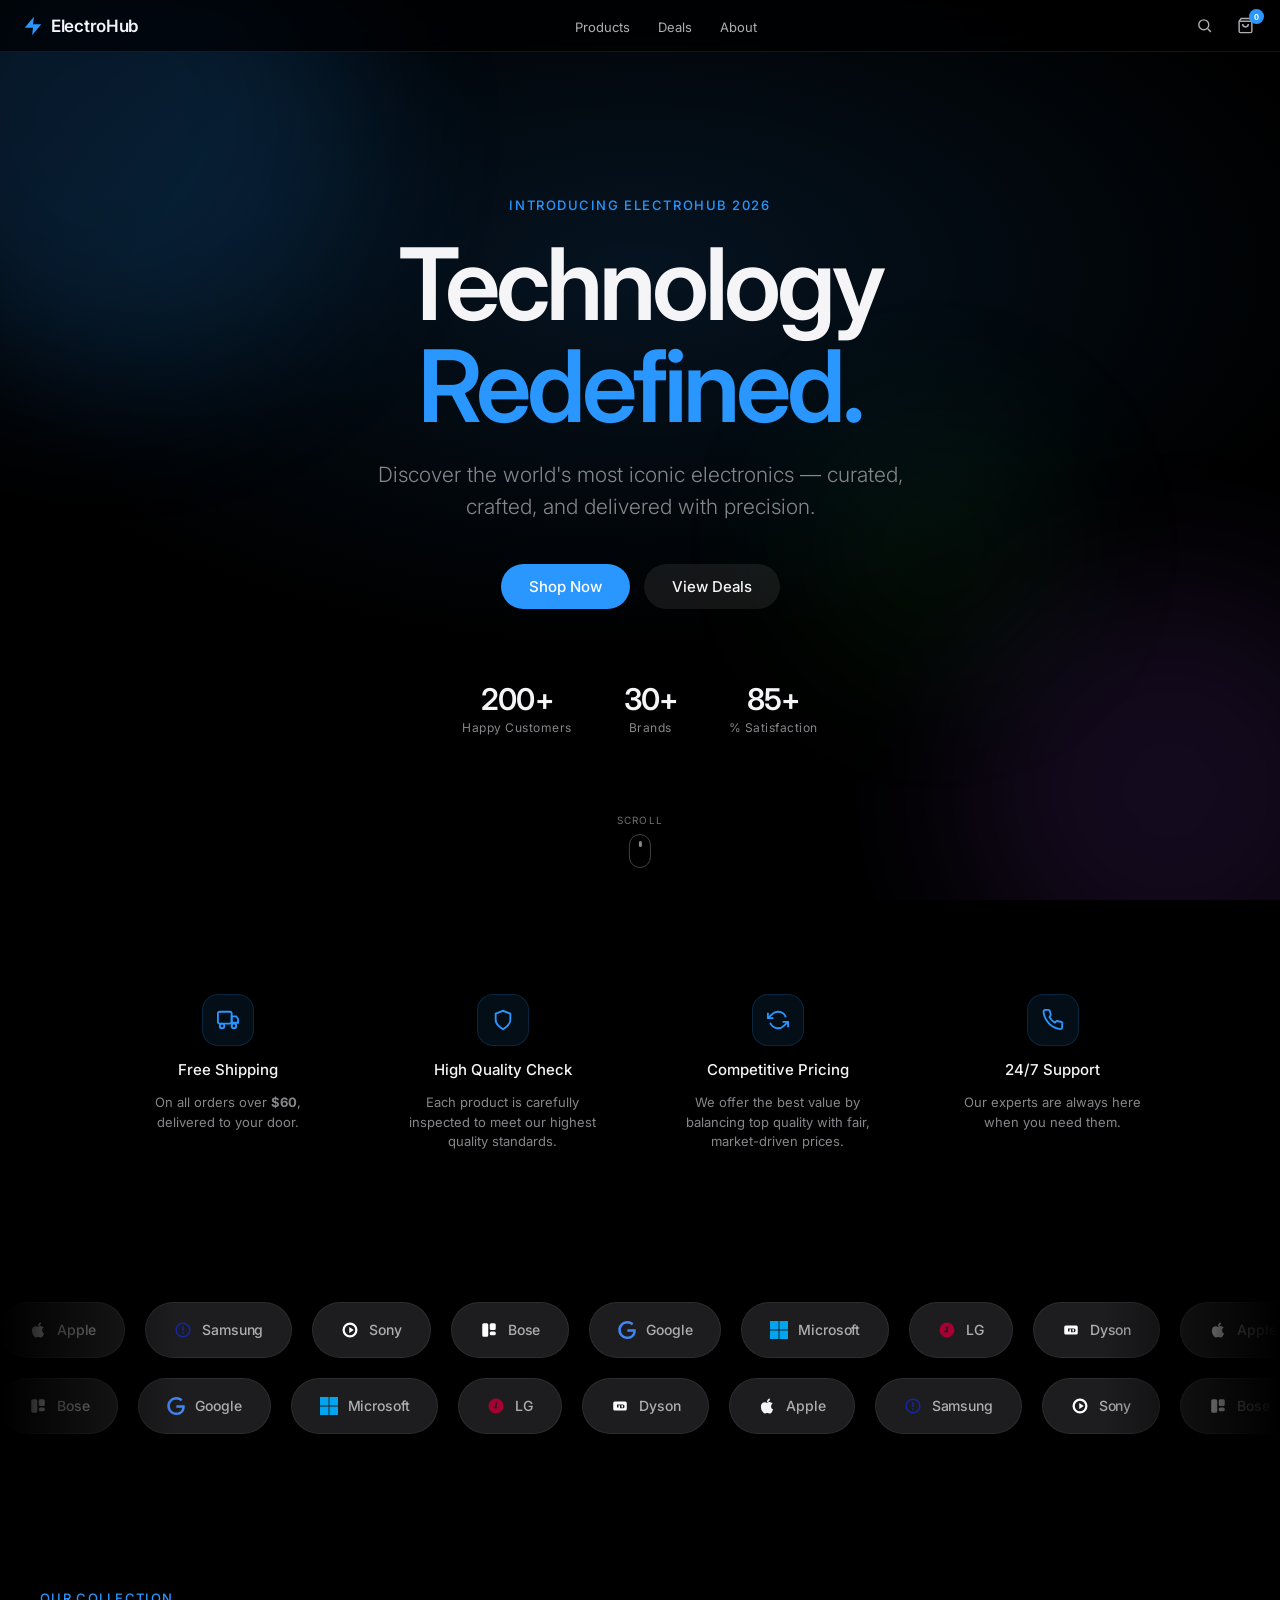
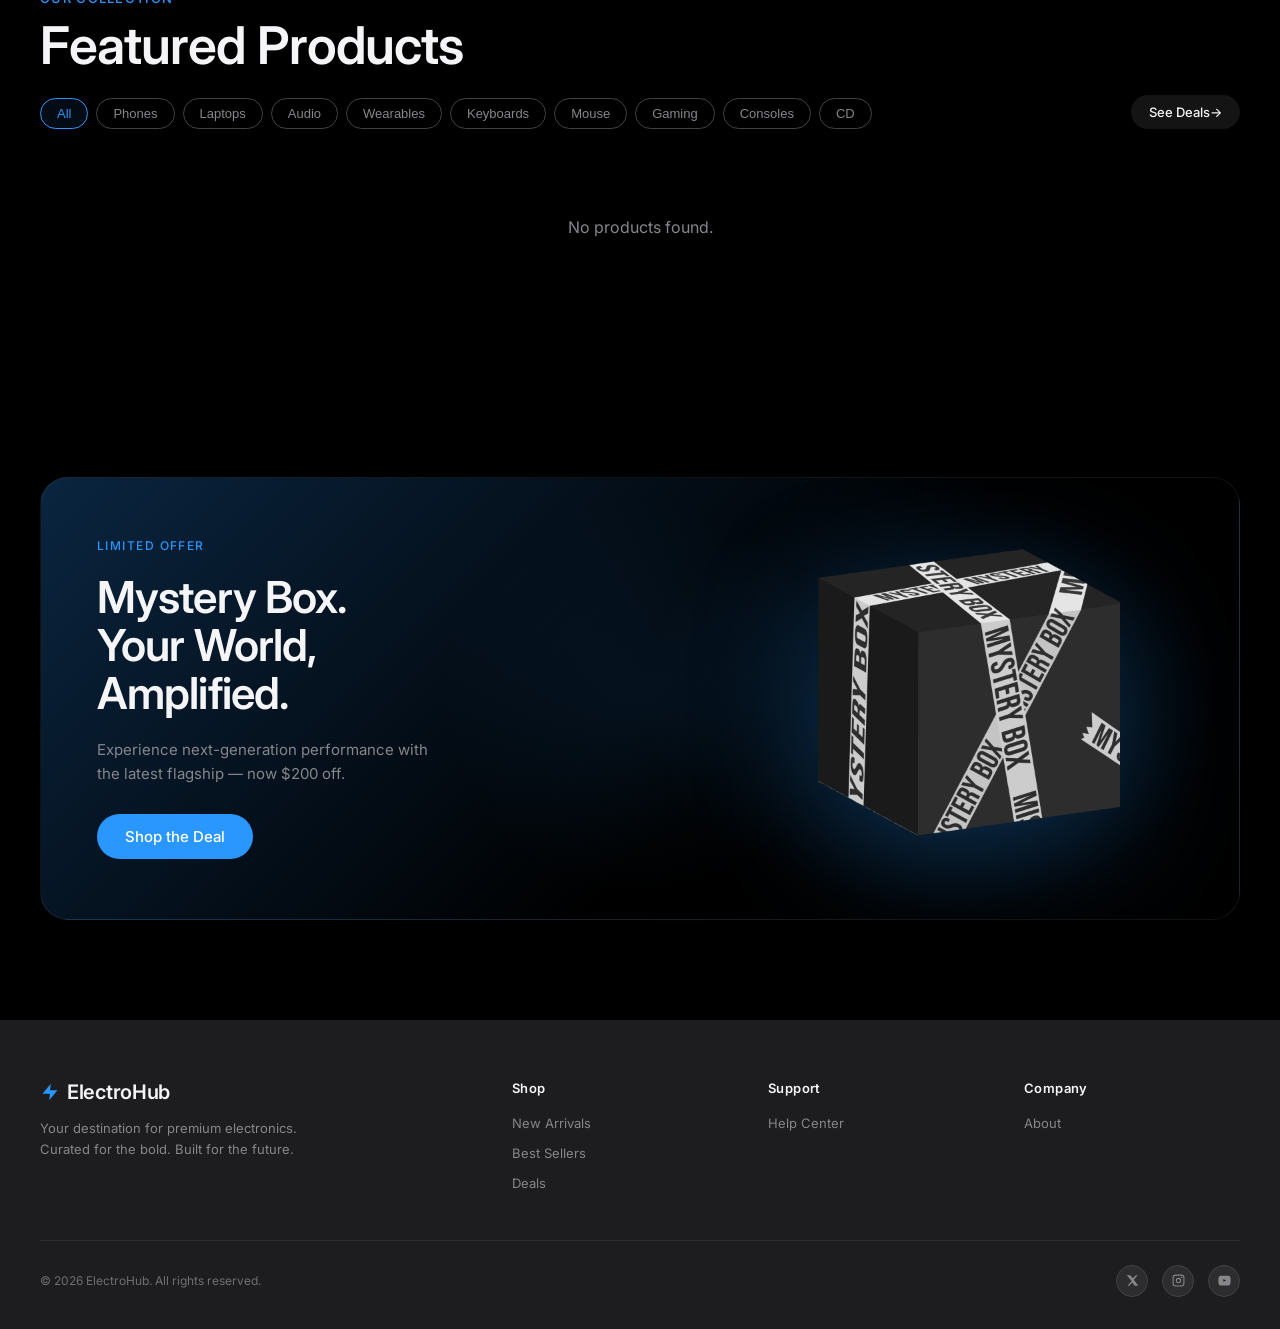
==== commit aa375f90: "Add files via upload" ====
--- a/index.html
+++ b/index.html
@@ -1,1258 +1,523 @@
 <!DOCTYPE html>
 <html lang="en">
 <head>
-<meta charset="UTF-8"/>
-<meta name="viewport" content="width=device-width, initial-scale=1.0"/>
-<title>Nutripharma — Daily Wellness Supplement</title>
-<link rel="preconnect" href="https://fonts.googleapis.com"/>
-<link rel="preconnect" href="https://fonts.gstatic.com" crossorigin/>
-<link href="https://fonts.googleapis.com/css2?family=Cormorant+Garamond:ital,wght@0,400;0,500;0,600;1,400;1,500;1,600&family=Hanken+Grotesk:wght@300;400;500;600&display=swap" rel="stylesheet"/>
-<style>
-/* ── RESET ───────────────────────────────────── */
-*,*::before,*::after{box-sizing:border-box;margin:0;padding:0}
-html{scroll-behavior:smooth}
-body{
-  font-family:'Hanken Grotesk',sans-serif;
-  background:#FAF6F0;
-  color:#4A2E1D;
-  -webkit-font-smoothing:antialiased;
-}
-a{text-decoration:none;color:inherit}
-button{cursor:pointer;font-family:inherit;border:none}
-img{display:block;max-width:100%}
-
-/* ── PALETTE ─────────────────────────────────── */
-:root{
-  --brown-deep:   #4A2E1D;   /* primary dark */
-  --brown-mid:    #6A452B;   /* secondary */
-  --gold:         #E2A857;   /* accent */
-  --cream:        #FAF6F0;   /* page bg */
-  --cream-dark:   #F0E9DF;   /* section alt bg */
-  --cream-darker: #E5DBD0;   /* card bg */
-  --border:       #DDD0C2;
-  --text:         #4A2E1D;
-  --text-muted:   #8C6B52;
-  --serif:        'Cormorant Garamond',Georgia,serif;
-  --sans:         'Hanken Grotesk',sans-serif;
-}
-
-/* ── NAV ─────────────────────────────────────── */
-nav{
-  position:fixed;top:16px;left:50%;transform:translateX(-50%);
-  z-index:1000;
-  width:calc(100% - 80px);
-  max-width:1200px;
-  background:rgba(30,16,8,0.55);
-  backdrop-filter:blur(28px) saturate(1.4);
-  -webkit-backdrop-filter:blur(28px) saturate(1.4);
-  border:1px solid rgba(255,255,255,0.10);
-  border-radius:100px;
-  height:56px;
-  display:flex;align-items:center;
-  padding:0 10px 0 28px;
-  gap:0;
-  box-shadow:0 4px 32px rgba(0,0,0,0.25);
-}
-.nav-logo{
-  font-family:var(--serif);
-  font-size:1.5rem;font-weight:600;
-  letter-spacing:-0.01em;
-  color:#FAF6F0;
-  white-space:nowrap;
-  margin-right:40px;
-}
-.nav-links{
-  display:flex;list-style:none;flex:1;
-}
-.nav-links li a{
-  display:block;
-  padding:0 18px;
-  height:56px;line-height:56px;
-  font-size:0.72rem;font-weight:500;
-  letter-spacing:0.09em;text-transform:uppercase;
-  color:rgba(250,246,240,0.65);
-  transition:color 0.15s;
-}
-.nav-links li a:hover{color:#FAF6F0;}
-.nav-right{
-  display:flex;align-items:center;gap:10px;
-  margin-left:auto;
-}
-/* ── BUTTON GLOW SHIMMER ─────────────────────── */
-.btn-primary,
-.btn-secondary,
-.btn-nav,
-.btn-cta,
-.btn-cta-outline{
-  position:relative;
-  overflow:hidden;
-}
-.btn-primary::after,
-.btn-secondary::after,
-.btn-nav::after,
-.btn-cta::after,
-.btn-cta-outline::after{
-  content:'';
-  position:absolute;
-  top:0;left:-100%;
-  width:60%;height:100%;
-  background:linear-gradient(
-    105deg,
-    transparent 20%,
-    rgba(255,255,255,0.35) 50%,
-    transparent 80%
-  );
-  transform:skewX(-18deg);
-  transition:none;
-  pointer-events:none;
-  opacity:0;
-}
-.btn-primary:hover::after,
-.btn-secondary:hover::after,
-.btn-nav:hover::after,
-.btn-cta:hover::after,
-.btn-cta-outline:hover::after{
-  opacity:1;
-  left:160%;
-  transition:left 0.9s ease, opacity 0.1s ease;
-}
-
-.btn-nav{
-  background:var(--brown-deep);
-  color:#FAF6F0;
-  border-radius:100px;
-  padding:10px 22px;
-  font-size:0.72rem;font-weight:600;
-  letter-spacing:0.07em;text-transform:uppercase;
-  transition:background 0.2s;
-}
-.btn-nav:hover{background:var(--brown-mid);}
-
-/* ── HERO ────────────────────────────────────── */
-.hero{
-  position:relative;
-  min-height:100vh;
-  display:flex;
-  align-items:center;
-  overflow:hidden;
-  background:#3B2410;
-}
-/* SVG scene fills entire hero */
-.hero-bg-svg{
-  position:absolute;inset:0;
-  width:100%;height:100%;
-  object-fit:cover;
-  z-index:0;
-}
-/* Left-to-right gradient so text on left stays legible */
-.hero-overlay{
-  position:absolute;inset:0;
-  background:linear-gradient(90deg, rgba(26,14,7,0.78) 0%, rgba(26,14,7,0.42) 55%, rgba(26,14,7,0.05) 100%);
-  z-index:1;
-}
-/* Text floats over */
-.hero-text{
-  position:relative;z-index:3;
-  padding:140px 72px 120px 72px;
-  max-width:640px;
-  background:none;
-}
-.hero-headline{
-  font-family:var(--serif);
-  font-size:clamp(3.2rem,5.5vw,5.5rem);
-  font-weight:500;line-height:1.03;
-  letter-spacing:-0.02em;
-  color:#FAF6F0;
-  margin-bottom:28px;
-}
-.hero-headline em{font-style:italic;font-weight:400;}
-.hero-body{
-  font-size:1rem;color:rgba(250,246,240,0.62);
-  line-height:1.7;max-width:420px;
-  margin-bottom:44px;font-weight:400;
-}
-.hero-actions{display:flex;gap:14px;flex-wrap:wrap;}
-.btn-primary{
-  background:var(--gold);color:var(--brown-deep);
-  border-radius:100px;padding:16px 34px;
-  font-size:0.85rem;font-weight:700;letter-spacing:0.04em;
-  transition:filter 0.2s;
-}
-.btn-primary:hover{filter:brightness(0.92);}
-.btn-secondary{
-  background:transparent;color:#FAF6F0;
-  border:1.5px solid rgba(250,246,240,0.4);border-radius:100px;
-  padding:15px 30px;font-size:0.85rem;font-weight:600;
-  letter-spacing:0.04em;transition:border-color 0.2s,background 0.2s;
-}
-.btn-secondary:hover{border-color:rgba(250,246,240,0.8);background:rgba(250,246,240,0.08);}
-
-/* ── HERO PRODUCT IMAGE ───────────────────────── */
-.hero-img-wrap{
-  position:absolute;
-  right:18%;
-  bottom:130px;
-  z-index:2;
-  width:clamp(280px, 34vw, 560px);
-  display:flex;
-  align-items:flex-end;
-  justify-content:center;
-  pointer-events:none;
-}
-.hero-product-img{
-  position:relative;
-  z-index:2;
-  width:100%;
-  height:auto;
-  max-height:88vh;
-  object-fit:contain;
-  object-position:bottom center;
-  /* subtle drop shadow so it lifts off the background */
-  filter:drop-shadow(0 32px 64px rgba(0,0,0,0.55)) drop-shadow(0 0 2px rgba(0,0,0,0.3));
-  /* fade bottom edge seamlessly into bg */
-  -webkit-mask-image:linear-gradient(to top, transparent 0%, black 14%);
-  mask-image:linear-gradient(to top, transparent 0%, black 14%);
-}
-.hero-img-glow{
-  position:absolute;
-  bottom:-40px;
-  left:50%;transform:translateX(-50%);
-  width:70%;height:200px;
-  background:radial-gradient(ellipse at 50% 100%, rgba(226,168,87,0.22) 0%, transparent 70%);
-  border-radius:50%;
-  z-index:1;
-  pointer-events:none;
-}
-@media(max-width:960px){
-  .hero-img-wrap{display:none;}
-}
-
-/* ── TRUST STRIP ─────────────────────────────── */
-.trust-strip{
-  border-top:1px solid var(--border);
-  border-bottom:1px solid var(--border);
-  display:flex;align-items:center;
-}
-.trust-item{
-  flex:1;
-  display:flex;align-items:center;justify-content:center;gap:12px;
-  padding:20px;
-  font-size:0.76rem;font-weight:500;
-  letter-spacing:0.05em;
-  color:var(--brown-mid);
-  border-right:1px solid var(--border);
-}
-.trust-item:last-child{border-right:none;}
-.trust-icon{
-  width:20px;height:20px;flex-shrink:0;
-  color:var(--gold);
-}
-
-/* ── SHARED SECTION ──────────────────────────── */
-.section{padding:96px 72px;}
-.section-tag{
-  font-size:0.7rem;font-weight:600;
-  letter-spacing:0.14em;text-transform:uppercase;
-  color:var(--gold);margin-bottom:16px;
-}
-.section-heading{
-  font-family:var(--serif);
-  font-size:clamp(2rem,3.8vw,3.4rem);
-  font-weight:500;line-height:1.06;
-  letter-spacing:-0.02em;
-  color:var(--brown-deep);
-}
-.section-heading em{font-style:italic;font-weight:400;}
-.section-sub{
-  font-size:0.95rem;color:var(--text-muted);
-  line-height:1.7;max-width:480px;
-  margin-top:18px;font-weight:400;
-}
-
-/* ── PRODUCT SECTION ─────────────────────────── */
-.product-section{
-  background:#3B2A1E;
-  border-top:none;
-  border-bottom:none;
-  padding:96px 72px;
-  display:grid;
-  grid-template-columns:1fr 1fr;
-  gap:80px;
-  align-items:center;
-}
-.product-img-side{
-  background:rgba(255,255,255,0.06);
-  border:1px solid rgba(255,255,255,0.1);
-  border-radius:24px;
-  height:440px;
-  display:flex;align-items:center;justify-content:center;
-  position:relative;overflow:hidden;
-}
-.product-details{}
-.product-name-big{
-  font-family:var(--serif);
-  font-size:clamp(2rem,3.2vw,3rem);
-  font-weight:500;
-  color:#FAF6F0;
-  line-height:1.1;
-  margin-bottom:12px;
-}
-.product-tagline{
-  font-size:0.88rem;color:rgba(250,246,240,0.5);
-  line-height:1.65;margin-bottom:32px;max-width:400px;
-}
-.ingredients-list{
-  display:flex;flex-direction:column;gap:12px;
-  margin-bottom:40px;
-}
-.ingredient-row{
-  display:flex;align-items:center;gap:14px;
-  padding:14px 18px;
-  background:rgba(255,255,255,0.05);
-  border:1px solid rgba(255,255,255,0.09);
-  border-radius:12px;
-  transition:background 0.2s;
-}
-.ingredient-row:hover{background:rgba(255,255,255,0.09);}
-.ing-icon{
-  width:36px;height:36px;border-radius:8px;
-  background:rgba(226,168,87,0.12);
-  display:flex;align-items:center;justify-content:center;
-  flex-shrink:0;
-}
-.ing-name{font-size:0.88rem;font-weight:600;color:#FAF6F0;}
-.ing-desc{font-size:0.76rem;color:rgba(250,246,240,0.45);margin-top:1px;}
-.product-price-row{
-  display:flex;align-items:center;gap:20px;
-  margin-bottom:28px;
-}
-.price-tag{
-  font-family:var(--serif);
-  font-size:2rem;font-weight:500;
-  color:var(--gold);
-}
-.price-per{font-size:0.82rem;color:rgba(250,246,240,0.4);}
-.btn-buy{
-  background:var(--gold);
-  color:var(--brown-deep);
-  border-radius:100px;
-  padding:16px 40px;
-  font-size:0.9rem;font-weight:700;
-  letter-spacing:0.04em;
-  transition:filter 0.2s;
-  display:inline-block;
-}
-.btn-buy:hover{filter:brightness(0.92);}
-/* section-tag inside product section */
-.product-section .section-tag{color:var(--gold);}
-
-/* ── DELIVERY MAP ────────────────────────────── */
-.delivery-section{
-  background:#FFFFFF;
-  border-top:1px solid var(--border);
-  border-bottom:1px solid var(--border);
-  padding:96px 72px;
-  overflow:hidden;
-  position:relative;
-}
-.delivery-header{
-  display:flex;
-  align-items:flex-end;
-  justify-content:space-between;
-  margin-bottom:56px;
-  gap:40px;
-}
-.delivery-header .section-tag{ color:var(--gold); }
-.delivery-header .section-heading{ color:var(--brown-deep); }
-.delivery-header .section-heading em{ color:var(--brown-mid); }
-.delivery-header-right{
-  max-width:320px;
-  font-size:0.88rem;
-  color:var(--text-muted);
-  line-height:1.7;
-  text-align:right;
-  flex-shrink:0;
-}
-.delivery-map-wrap{
-  border-radius:20px;
-  overflow:hidden;
-  border:1px solid var(--border);
-  box-shadow:0 8px 40px rgba(74,46,29,0.08);
-  position:relative;
-  height:380px;
-  max-width:780px;
-  margin:0 auto;
-}
-#deliveryMap{ width:100%;height:100%; }
-.leaflet-control-attribution{ display:none !important; }
-.delivery-stat-row{
-  display:flex;gap:48px;
-  margin-top:40px;
-}
-.d-stat{ display:flex;flex-direction:column;gap:4px; }
-.d-stat-num{
-  font-family:var(--serif);
-  font-size:2.4rem;font-weight:500;
-  color:var(--brown-deep);line-height:1;
-  letter-spacing:-0.02em;
-}
-.d-stat-lbl{
-  font-size:0.76rem;font-weight:500;
-  color:var(--text-muted);
-  letter-spacing:0.06em;text-transform:uppercase;
-}
-/* Keep card style for reference */
-.ps-card{
-  margin-top:32px;
-  background:var(--cream);
-  border:1px solid var(--border);
-  border-radius:16px;
-  padding:22px 18px 20px;
-  width:100%;
-  box-shadow:0 2px 12px rgba(74,46,29,0.05);
-  transition:box-shadow 0.2s, transform 0.2s;
-}
-.process-step:hover .ps-card{
-  box-shadow:0 8px 32px rgba(74,46,29,0.1);
-  transform:translateY(-3px);
-}
-.ps-stage{
-  font-size:0.6rem;font-weight:700;
-  letter-spacing:0.14em;text-transform:uppercase;
-  color:var(--gold);
-  margin-bottom:8px;
-}
-.ps-title{
-  font-family:var(--serif);
-  font-size:1.05rem;font-weight:600;
-  color:var(--brown-deep);
-  line-height:1.2;
-  margin-bottom:8px;
-}
-.ps-desc{
-  font-size:0.76rem;
-  color:var(--text-muted);
-  line-height:1.65;
-}
-/* Detail tags */
-.ps-tags{
-  display:flex;flex-wrap:wrap;gap:5px;
-  margin-top:12px;
-  justify-content:center;
-}
-.ps-tag{
-  background:var(--cream-dark);
-  border:1px solid var(--border);
-  border-radius:100px;
-  padding:3px 10px;
-  font-size:0.62rem;font-weight:600;
-  color:var(--text-muted);
-  letter-spacing:0.04em;
-  text-transform:uppercase;
-}
-/* Bottom certification strip */
-.process-certbar{
-  display:flex;
-  align-items:center;
-  justify-content:center;
-  gap:0;
-  margin-top:64px;
-  border:1px solid var(--border);
-  border-radius:16px;
-  background:var(--cream);
-  overflow:hidden;
-}
-.cert-item{
-  flex:1;
-  display:flex;align-items:center;justify-content:center;
-  gap:12px;
-  padding:20px 24px;
-  border-right:1px solid var(--border);
-  font-size:0.78rem;font-weight:500;
-  color:var(--brown-mid);
-}
-.cert-item:last-child{border-right:none;}
-.cert-item svg{width:20px;height:20px;color:var(--gold);flex-shrink:0;}
-
-/* ── PROMISE ──────────────────────────────────── */
-.promise-section{
-  border-top:1px solid var(--border);
-  display:grid;
-  grid-template-columns:1fr 1fr;
-}
-.promise-left{
-  padding:96px 72px;
-  background:var(--cream);
-}
-.promise-right{
-  padding:96px 72px;
-  background:var(--cream-dark);
-  border-left:1px solid var(--border);
-  display:flex;flex-direction:column;gap:0;justify-content:center;
-}
-/* ── CERTIFICATIONS GRID ───────────────────── */
-.cert-grid{
-  display:grid;
-  grid-template-columns:1fr 1fr;
-  gap:36px 32px;
-  margin-top:52px;
-}
-.cert-badge{
-  display:flex;
-  align-items:center;
-  justify-content:center;
-}
-.cert-badge img{
-  width:100%;
-  max-width:120px;
-  height:72px;
-  object-fit:contain;
-  display:block;
-  opacity:0.85;
-  transition:opacity 0.2s;
-  filter:grayscale(20%);
-}
-.promise-stat{
-  padding:32px 0;
-  border-bottom:1px solid var(--border);
-}
-.promise-stat:first-child{padding-top:0;}
-.promise-stat:last-child{border-bottom:none;padding-bottom:0;}
-.promise-num{
-  font-family:var(--serif);
-  font-size:3rem;font-weight:500;
-  color:var(--brown-deep);
-  line-height:1;margin-bottom:6px;
-}
-.promise-label{font-size:0.83rem;color:var(--text-muted);}
-
-/* ── FINAL CTA ────────────────────────────────── */
-.final-cta{
-  background:var(--gold);
-  padding:48px 72px 0;
-  text-align:center;
-}
-.final-cta .section-tag{color:var(--brown-mid);}
-.final-cta .section-heading{color:var(--brown-deep);margin:0 auto 36px;max-width:600px;}
-.cta-actions{display:flex;gap:14px;justify-content:center;flex-wrap:wrap;margin-bottom:32px;}
-.btn-cta-dark{
-  background:var(--brown-deep);
-  color:var(--cream);
-  border-radius:100px;
-  padding:16px 36px;
-  font-size:0.88rem;font-weight:600;
-  letter-spacing:0.04em;
-  transition:background 0.2s;
-}
-.btn-cta-dark:hover{background:var(--brown-mid);}
-.btn-cta-outline{
-  background:transparent;
-  color:var(--brown-deep);
-  border:2px solid var(--brown-deep);
-  border-radius:100px;
-  padding:14px 32px;
-  font-size:0.88rem;font-weight:600;
-  letter-spacing:0.04em;
-  transition:background 0.2s,color 0.2s;
-}
-.btn-cta-outline:hover{background:var(--brown-deep);color:var(--cream);}
-/* CTA image */
-.cta-img-wrap{
-  margin-top:20px;
-  display:flex;
-  justify-content:center;
-}
-.cta-img{
-  width:459px;
-  height:459px;
-  object-fit:cover;
-  border-radius:0;
-  display:block;
-  box-shadow:none;
-}
-
-/* ── FOOTER ───────────────────────────────────── */
-footer{
-  background:var(--brown-deep);
-  color:var(--cream);
-  padding:64px 72px 40px;
-}
-.footer-top{
-  display:grid;
-  grid-template-columns:2fr 1fr 1fr 1fr;
-  gap:60px;
-  padding-bottom:48px;
-  border-bottom:1px solid rgba(250,246,240,0.1);
-}
-.footer-logo{
-  font-family:var(--serif);
-  font-size:1.4rem;font-weight:600;
-  color:var(--cream);
-  margin-bottom:16px;
-  display:block;
-}
-.footer-brand p{
-  font-size:0.82rem;
-  color:rgba(250,246,240,0.45);
-  line-height:1.65;max-width:260px;
-}
-.footer-col-title{
-  font-size:0.68rem;font-weight:600;
-  letter-spacing:0.12em;text-transform:uppercase;
-  color:rgba(250,246,240,0.35);
-  margin-bottom:20px;
-}
-.footer-col ul{list-style:none;display:flex;flex-direction:column;gap:13px;}
-.footer-col ul a{
-  font-size:0.85rem;
-  color:rgba(250,246,240,0.6);
-  transition:color 0.15s;
-}
-.footer-col ul a:hover{color:var(--cream);}
-.footer-bottom{
-  display:flex;align-items:center;justify-content:space-between;
-  padding-top:32px;flex-wrap:wrap;gap:16px;
-}
-.footer-bottom p{font-size:0.73rem;color:rgba(250,246,240,0.3);}
-.footer-social{display:flex;gap:16px;align-items:center;}
-.footer-social a{
-  display:flex;align-items:center;justify-content:center;
-  width:36px;height:36px;border-radius:50%;
-  border:1px solid rgba(250,246,240,0.15);
-  color:rgba(250,246,240,0.45);
-  transition:color 0.2s, border-color 0.2s, background 0.2s;
-}
-.footer-social a:hover{
-  color:var(--cream);
-  border-color:rgba(250,246,240,0.45);
-  background:rgba(250,246,240,0.07);
-}
-
-/* ── AVAILABILITY MAP ────────────────────────── */
-.map-section{
-  background:var(--brown-deep);
-  padding:96px 72px;
-}
-.map-section .section-tag{color:rgba(226,168,87,0.7);}
-.map-section .section-heading{color:var(--cream);}
-.map-section .section-sub{
-  color:rgba(250,246,240,0.45);
-  margin-top:14px;
-  margin-bottom:52px;
-  max-width:520px;
-}
-.map-frame{
-  position:relative;
-  border-radius:20px;
-  overflow:hidden;
-  border:1px solid rgba(255,255,255,0.07);
-  box-shadow:0 32px 80px rgba(0,0,0,0.5);
-  background:#1a0d06;
-  height:520px;
-  cursor:grab;
-  user-select:none;
-}
-.map-frame:active{cursor:grabbing;}
-.map-frame svg{
-  position:absolute;
-  top:0;left:0;
-  width:100%;height:100%;
-  transition:none;
-}
-/* Country fills */
-.c-land{ fill:#7A4520; stroke:#1a0d06; stroke-width:0.3; transition:fill 0.2s; }
-.c-land:hover{ fill:#C4813A; cursor:pointer; }
-.c-available{ fill:#C4813A; stroke:#1a0d06; stroke-width:0.3; transition:fill 0.2s; }
-.c-available:hover{ fill:#E2A857; cursor:pointer; }
-/* Graticule grid */
-.graticule{ fill:none; stroke:rgba(255,255,255,0.04); stroke-width:0.5; }
-/* Ocean */
-.ocean{ fill:#120a04; }
-/* Tooltip */
-.map-tip{
-  position:absolute;
-  background:rgba(250,246,240,0.96);
-  color:var(--brown-deep);
-  border-radius:10px;
-  padding:9px 15px;
-  font-size:0.78rem;font-weight:600;
-  pointer-events:none;
-  opacity:0;
-  transition:opacity 0.15s;
-  white-space:nowrap;
-  border:1px solid rgba(221,208,194,0.8);
-  box-shadow:0 6px 24px rgba(0,0,0,0.25);
-  z-index:10;
-}
-.map-tip.show{opacity:1;}
-.map-tip-status{font-size:0.67rem;font-weight:500;color:var(--text-muted);margin-top:2px;}
-.map-tip-dot{display:inline-block;width:6px;height:6px;border-radius:50%;margin-right:5px;vertical-align:middle;position:relative;top:-1px;}
-/* Controls */
-.map-controls{
-  position:absolute;bottom:20px;right:20px;
-  display:flex;flex-direction:column;gap:4px;
-  z-index:5;
-}
-.map-btn{
-  width:32px;height:32px;
-  background:rgba(250,246,240,0.10);
-  border:1px solid rgba(255,255,255,0.12);
-  border-radius:8px;
-  color:rgba(250,246,240,0.7);
-  font-size:1.1rem;font-weight:400;
-  display:flex;align-items:center;justify-content:center;
-  cursor:pointer;
-  transition:background 0.15s;
-  backdrop-filter:blur(8px);
-  line-height:1;
-}
-.map-btn:hover{background:rgba(250,246,240,0.18);color:#fff;}
-/* Legend */
-.map-legend{
-  position:absolute;bottom:20px;left:20px;
-  display:flex;gap:14px;align-items:center;
-  background:rgba(20,10,4,0.7);
-  backdrop-filter:blur(10px);
-  border:1px solid rgba(255,255,255,0.08);
-  border-radius:100px;
-  padding:7px 16px;
-  z-index:5;
-}
-.map-legend-item{display:flex;align-items:center;gap:6px;font-size:0.67rem;font-weight:500;color:rgba(250,246,240,0.55);letter-spacing:0.06em;text-transform:uppercase;}
-.map-legend-dot{width:10px;height:10px;border-radius:3px;}
-.map-badge{
-  position:absolute;top:18px;right:20px;
-  background:rgba(20,10,4,0.7);
-  backdrop-filter:blur(10px);
-  border:1px solid rgba(255,255,255,0.08);
-  border-radius:100px;
-  padding:7px 16px;
-  font-size:0.7rem;font-weight:600;
-  color:rgba(250,246,240,0.6);
-  letter-spacing:0.07em;
-  z-index:5;
-}
-@media(max-width:960px){
-  .map-section{padding:64px 24px;}
-  .map-frame{height:300px;}
-}
-.sr{opacity:0;transform:translateY(20px);transition:opacity 0.55s ease,transform 0.55s ease;}
-.sr.in{opacity:1;transform:none;}
-
-/* ── RESPONSIVE ───────────────────────────────── */
-@media(max-width:960px){
-  nav{width:calc(100% - 32px);padding:0 8px 0 20px;top:12px;}
-  .nav-links{display:none;}
-  .hero{grid-template-columns:1fr;}
-  .hero-visual{display:none;}
-  .hero-text{padding:56px 24px;}
-  .product-section{grid-template-columns:1fr;padding:56px 24px;gap:40px;}
-  .product-img-side{height:280px;}
-  .process-section{padding:64px 24px;}
-  .process-header{flex-direction:column;align-items:flex-start;margin-bottom:48px;}
-  .process-header-right{text-align:left;max-width:100%;}
-  .process-steps{grid-template-columns:1fr;gap:24px;}
-  .process-timeline::before{display:none;}
-  .process-step::after{display:none;}
-  .ps-icon{width:80px;height:80px;}
-  .ps-icon svg{width:30px;height:30px;}
-  .process-certbar{flex-direction:column;}
-  .cert-item{border-right:none;border-bottom:1px solid var(--border);width:100%;}
-  .cert-item:last-child{border-bottom:none;}
-  .promise-section{grid-template-columns:1fr;}
-  .promise-left,.promise-right{padding:64px 24px;}
-  .promise-right{border-left:none;border-top:1px solid var(--border);}
-  .trust-strip{flex-wrap:wrap;}
-  .trust-item{flex:none;width:50%;border-bottom:1px solid var(--border);}
-  .section{padding:64px 24px;}
-  .final-cta{padding:64px 24px;}
-  footer{padding:48px 24px 32px;}
-  .footer-top{grid-template-columns:1fr 1fr;gap:40px;}
-}
-</style>
+  <meta charset="UTF-8"/>
+  <meta name="viewport" content="width=device-width, initial-scale=1.0"/>
+  <title>ElectroHub — Technology, Refined.</title>
+  <link rel="stylesheet" href="style.css">
+  <link rel="icon" type="image/png" href="logo_eh/electro_image.png">
 </head>
 <body>
 
-<!-- NAV -->
 <nav>
-  <span class="nav-logo">Nutripharma</span>
+  <a href="#" class="logo">
+    <svg viewBox="0 0 24 24"><path d="M13 2L3 14h9l-1 8 10-12h-9l1-8z"/></svg>
+    ElectroHub
+  </a>
   <ul class="nav-links">
-    <li><a href="#">Product</a></li>
-    <li><a href="#">Ingredients</a></li>
-    <li><a href="#">How it works</a></li>
-    <li><a href="#">Learn</a></li>
+    <li><a href="#products">Products</a></li>
+    <li><a href="#deals">Deals</a></li>
+    <li><a href="#">About</a></li>
   </ul>
   <div class="nav-right">
-    <button class="btn-nav">Get started</button>
+    <button class="nav-btn" onclick="openSearch()" aria-label="Search">
+      <svg width="17" height="17" viewBox="0 0 24 24" fill="none" stroke="currentColor" stroke-width="2"><circle cx="11" cy="11" r="7"/><path d="m21 21-4.35-4.35"/></svg>
+    </button>
+    <button class="nav-btn cart-wrap" onclick="toggleCart()" aria-label="Cart">
+      <svg width="17" height="17" viewBox="0 0 24 24" fill="none" stroke="currentColor" stroke-width="2"><path d="M6 2 3 6v14a2 2 0 0 0 2 2h14a2 2 0 0 0 2-2V6l-3-4z"/><line x1="3" y1="6" x2="21" y2="6"/><path d="M16 10a4 4 0 0 1-8 0"/></svg>
+      <span class="cart-badge" id="cartBadge">0</span>
+    </button>
+    <button class="hamburger" onclick="toggleMenu()" aria-label="Menu">
+      <svg id="menuIcon" width="20" height="20" viewBox="0 0 24 24" fill="none" stroke="currentColor" stroke-width="2">
+        <line x1="3" y1="6" x2="21" y2="6"/><line x1="3" y1="12" x2="21" y2="12"/><line x1="3" y1="18" x2="21" y2="18"/>
+      </svg>
+    </button>
   </div>
 </nav>
 
-<!-- HERO -->
+<div class="mobile-menu" id="mobileMenu">
+  <a href="#products" onclick="toggleMenu()">Products</a>
+  <a href="#deals"    onclick="toggleMenu()">Deals</a>
+  <a href="#about"    onclick="toggleMenu()">About</a>
+</div>
+
 <section class="hero">
-  <!-- Inline SVG atmospheric background -->
-  <svg class="hero-bg-svg" viewBox="0 0 1440 900" preserveAspectRatio="xMidYMid slice" xmlns="http://www.w3.org/2000/svg" aria-hidden="true">
-    <!-- Deep warm background -->
-    <rect width="1440" height="900" fill="#2A1508"/>
-    <!-- Ambient warm glow top-right -->
-    <radialGradient id="g1" cx="75%" cy="20%" r="55%">
-      <stop offset="0%" stop-color="#7A3A12" stop-opacity="0.7"/>
-      <stop offset="100%" stop-color="#2A1508" stop-opacity="0"/>
-    </radialGradient>
-    <rect width="1440" height="900" fill="url(#g1)"/>
-    <!-- Gold accent glow bottom-right -->
-    <radialGradient id="g2" cx="90%" cy="85%" r="40%">
-      <stop offset="0%" stop-color="#E2A857" stop-opacity="0.18"/>
-      <stop offset="100%" stop-color="#2A1508" stop-opacity="0"/>
-    </radialGradient>
-    <rect width="1440" height="900" fill="url(#g2)"/>
-    <!-- Subtle grid lines -->
-    <g stroke="rgba(255,255,255,0.025)" stroke-width="1">
-      <line x1="0" y1="150" x2="1440" y2="150"/>
-      <line x1="0" y1="300" x2="1440" y2="300"/>
-      <line x1="0" y1="450" x2="1440" y2="450"/>
-      <line x1="0" y1="600" x2="1440" y2="600"/>
-      <line x1="0" y1="750" x2="1440" y2="750"/>
-      <line x1="288" y1="0" x2="288" y2="900"/>
-      <line x1="576" y1="0" x2="576" y2="900"/>
-      <line x1="864" y1="0" x2="864" y2="900"/>
-      <line x1="1152" y1="0" x2="1152" y2="900"/>
-    </g>
-    <!-- Floating capsules, right area -->
-    <g opacity="0.55">
-      <!-- Capsule A -->
-      <g transform="translate(1100,200) rotate(-30)">
-        <rect x="-36" y="-12" width="36" height="24" rx="12" fill="#E2A857"/>
-        <rect x="0" y="-12" width="36" height="24" rx="12" fill="#6A452B"/>
-      </g>
-      <!-- Capsule B -->
-      <g transform="translate(1260,380) rotate(20)">
-        <rect x="-28" y="-10" width="28" height="20" rx="10" fill="#C4813A"/>
-        <rect x="0" y="-10" width="28" height="20" rx="10" fill="#4A2E1D"/>
-      </g>
-      <!-- Capsule C -->
-      <g transform="translate(1050,560) rotate(45)">
-        <rect x="-22" y="-8" width="22" height="16" rx="8" fill="#E2A857" opacity="0.7"/>
-        <rect x="0" y="-8" width="22" height="16" rx="8" fill="#7A3A12"/>
-      </g>
-      <!-- Capsule D -->
-      <g transform="translate(1350,160) rotate(-15)">
-        <rect x="-18" y="-7" width="18" height="14" rx="7" fill="#DDD0C2" opacity="0.5"/>
-        <rect x="0" y="-7" width="18" height="14" rx="7" fill="#4A2E1D" opacity="0.5"/>
-      </g>
-    </g>
-    <!-- Leaf/organic shape accent -->
-    <ellipse cx="1380" cy="700" rx="90" ry="40" transform="rotate(-20 1380 700)" fill="#5A3018" opacity="0.35"/>
-    <ellipse cx="820" cy="820" rx="60" ry="25" transform="rotate(10 820 820)" fill="#4A2510" opacity="0.3"/>
-  </svg>
-
-  <div class="hero-overlay"></div>
-
-  <!-- Hero product image — swap src to your chosen image -->
-  <div class="hero-img-wrap">
-    <img
-      id="heroProductImg"
-      class="hero-product-img"
-      src="white_pill_detail.png"
-      alt="Nutripharma Daily Wellness Formula"
-    />
-    <div class="hero-img-glow"></div>
-  </div>
-
-  <div class="hero-text">
-    <h1 class="hero-headline sr">
-      One supplement.<br><em>Total wellness.</em>
-    </h1>
-    <p class="hero-body sr">
-      Nutripharma's Daily Wellness Formula is clinically formulated by pharmacists to support your energy, immunity, and long-term health — in a single daily capsule.
-    </p>
-    <div class="hero-actions sr">
-      <button class="btn-primary">Shop now</button>
-      <button class="btn-secondary">Learn more</button>
-    </div>
+  <div class="hero-bg"></div>
+  <div class="orb orb1"></div>
+  <div class="orb orb2"></div>
+  <div class="orb orb3"></div>
+  <p class="hero-eyebrow">Introducing ElectroHub 2026</p>
+  <h1>Technology<br><em>Redefined.</em></h1>
+  <p class="hero-sub">Discover the world's most iconic electronics — curated, crafted, and delivered with precision.</p>
+  <div class="hero-cta">
+    <a href="#products" class="btn btn-blue">Shop Now</a>
+    <a href="#deals"    class="btn btn-dim">View Deals</a>
+  </div>
+  <div class="hero-stats">
+    <div class="stat"><div class="stat-n" data-target="200">0</div><div class="stat-l">Happy Customers</div></div>
+    <div class="stat"><div class="stat-n" data-target="30">0</div><div class="stat-l">Brands</div></div>
+    <div class="stat"><div class="stat-n" data-target="85">0</div><div class="stat-l">% Satisfaction</div></div>
+  </div>
+  <div class="scroll-hint">
+    <span>Scroll</span>
+    <div class="scroll-mouse"><div class="scroll-wheel"></div></div>
   </div>
 </section>
-<!-- PRODUCT DETAIL SECTION -->
-<section class="product-section">
-  <div class="product-img-side sr">
-    <!-- Large decorative SVG illustration -->
-    <svg width="320" height="400" viewBox="0 0 320 400" fill="none" xmlns="http://www.w3.org/2000/svg" aria-label="Supplement capsules illustration">
-      <!-- Background circle -->
-      <circle cx="160" cy="200" r="140" fill="#E5DBD0" opacity="0.5"/>
-      <!-- Large bottle -->
-      <rect x="110" y="60" width="100" height="38" rx="10" fill="#4A2E1D"/>
-      <rect x="118" y="94" width="84" height="18" rx="5" fill="#6A452B"/>
-      <rect x="88" y="110" width="144" height="195" rx="22" fill="#F0E9DF" stroke="#DDD0C2" stroke-width="1.5"/>
-      <!-- Label -->
-      <rect x="100" y="140" width="120" height="130" rx="12" fill="#FAF6F0" stroke="#DDD0C2" stroke-width="1"/>
-      <text x="160" y="175" text-anchor="middle" font-family="'Cormorant Garamond',Georgia,serif" font-size="16" font-weight="600" fill="#4A2E1D">Nutripharma</text>
-      <line x1="110" y1="183" x2="210" y2="183" stroke="#DDD0C2" stroke-width="1"/>
-      <text x="160" y="203" text-anchor="middle" font-family="'Cormorant Garamond',Georgia,serif" font-size="12" font-style="italic" fill="#6A452B">Daily Wellness</text>
-      <text x="160" y="220" text-anchor="middle" font-family="'Cormorant Garamond',Georgia,serif" font-size="12" font-style="italic" fill="#6A452B">Formula</text>
-      <rect x="124" y="234" width="72" height="3" rx="1.5" fill="#E2A857"/>
-      <text x="160" y="255" text-anchor="middle" font-family="'Hanken Grotesk',sans-serif" font-size="9" fill="#8C6B52" letter-spacing="1">60 CAPSULES</text>
-      <!-- Shine -->
-      <rect x="92" y="114" width="14" height="185" rx="7" fill="white" opacity="0.2"/>
-      <!-- Floating capsules -->
-      <!-- Capsule 1 top-right -->
-      <ellipse cx="252" cy="130" rx="18" ry="9" transform="rotate(-35 252 130)" fill="#E2A857" opacity="0.85"/>
-      <ellipse cx="262" cy="122" rx="18" ry="9" transform="rotate(-35 262 122)" fill="#6A452B" opacity="0.75"/>
-      <!-- Capsule 2 bottom-left -->
-      <ellipse cx="68" cy="290" rx="16" ry="8" transform="rotate(20 68 290)" fill="#E2A857" opacity="0.7"/>
-      <ellipse cx="56" cy="296" rx="16" ry="8" transform="rotate(20 56 296)" fill="#4A2E1D" opacity="0.6"/>
-      <!-- Capsule 3 top-left -->
-      <ellipse cx="76" cy="148" rx="14" ry="7" transform="rotate(50 76 148)" fill="#DDD0C2" opacity="0.9"/>
-      <ellipse cx="66" cy="154" rx="14" ry="7" transform="rotate(50 66 154)" fill="#6A452B" opacity="0.55"/>
+
+<div class="features-strip">
+  <div class="features-inner sg reveal">
+    <div class="feat sg-c">
+      <div class="feat-icon"><svg viewBox="0 0 24 24" fill="none" stroke="currentColor" stroke-width="2"><rect x="1" y="3" width="15" height="13" rx="2"/><path d="M16 8h5l2 3v4h-7V8z"/><circle cx="5.5" cy="18.5" r="2.5"/><circle cx="18.5" cy="18.5" r="2.5"/></svg></div>
+      <p class="feat-title">Free Shipping</p>
+      <p class="feat-desc">On all orders over <strong>$60</strong>, delivered to your door.</p>
+    </div>
+    <div class="feat sg-c">
+      <div class="feat-icon"><svg viewBox="0 0 24 24" fill="none" stroke="currentColor" stroke-width="2"><path d="M12 22s8-4 8-10V5l-8-3-8 3v7c0 6 8 10 8 10z"/></svg></div>
+      <p class="feat-title">High Quality Check</p>
+      <p class="feat-desc">Each product is carefully inspected to meet our highest quality standards.</p>
+    </div>
+    <div class="feat sg-c">
+      <div class="feat-icon"><svg viewBox="0 0 24 24" fill="none" stroke="currentColor" stroke-width="2"><path d="M1 4v6h6M23 20v-6h-6"/><path d="M20.49 9A9 9 0 0 0 5.64 5.64L1 10m22 4-4.64 4.36A9 9 0 0 1 3.51 15"/></svg></div>
+      <p class="feat-title">Competitive Pricing</p>
+      <p class="feat-desc">We offer the best value by balancing top quality with fair, market-driven prices.</p>
+    </div>
+    <div class="feat sg-c">
+      <div class="feat-icon"><svg viewBox="0 0 24 24" fill="none" stroke="currentColor" stroke-width="2"><path d="M22 16.92v3a2 2 0 0 1-2.18 2 19.79 19.79 0 0 1-8.63-3.07A19.5 19.5 0 0 1 4.76 12a19.79 19.79 0 0 1-3.07-8.67A2 2 0 0 1 3.68 1h3a2 2 0 0 1 2 1.72 12.84 12.84 0 0 0 .7 2.81 2 2 0 0 1-.45 2.11L8.09 8.91a16 16 0 0 0 6 6l1.27-1.27a2 2 0 0 1 2.11-.45 12.84 12.84 0 0 0 2.81.7A2 2 0 0 1 22 16.92z"/></svg></div>
+      <p class="feat-title">24/7 Support</p>
+      <p class="feat-desc">Our experts are always here when you need them.</p>
+    </div>
+  </div>
+</div>
+
+<div class="marquee-section">
+  <div class="mrow"><div class="mtrack"     id="mrow1"></div></div>
+  <div class="mrow"><div class="mtrack-rev" id="mrow2"></div></div>
+</div>
+
+<section id="products">
+  <div class="products-wrap">
+    <div class="products-head reveal">
+      <div>
+        <p class="tag">Our Collection</p>
+        <h2 class="stitle">Featured Products</h2>
+        <div class="pills">
+          <button class="pill on"  onclick="filterP('all',this)">All</button>
+          <button class="pill"     onclick="filterP('phones',this)">Phones</button>
+          <button class="pill"     onclick="filterP('laptops',this)">Laptops</button>
+          <button class="pill"     onclick="filterP('audio',this)">Audio</button>
+          <button class="pill"     onclick="filterP('wearables',this)">Wearables</button>
+          <button class="pill"     onclick="filterP('keyboards',this)">Keyboards</button>
+          <button class="pill"     onclick="filterP('mouses',this)">Mouse</button>
+          <button class="pill"     onclick="filterP('gaming',this)">Gaming</button>
+          <button class="pill"     onclick="filterP('console',this)">Consoles</button>
+          <button class="pill"     onclick="filterP('cd',this)">CD</button>
+        </div>
+      </div>
+      <a href="#deals" class="btn btn-dim btn-sm">See Deals→</a>
+    </div>
+    <div class="pgrid" id="pgrid"></div>
+  </div>
+</section>
+
+<section id="deals">
+  <div class="banner reveal">
+    <div class="banner-body">
+      <p class="banner-tag">Limited Offer</p>
+      <h2 class="banner-h">Mystery Box.<br>Your World,<br>Amplified.</h2>
+      <p class="banner-p">Experience next-generation performance with the latest flagship — now $200 off.</p>
+      <a href="#" class="btn btn-blue" style="align-self:flex-start;margin-top:8px">Shop the Deal</a>
+    </div>
+    <div class="banner-img">
+      <img src="logo_eh/mystery_box.png" alt="iPhone 16 Pro" onerror="this.src='https://placehold.co/400x400/1d1d1f/2997ff?text=📱'"/>
+    </div>
+    <div class="banner-glow"></div>
+  </div>
+</section>
+
+<footer>
+  <div class="footer-in">
+    <div class="footer-top">
+      <div class="f-brand">
+        <a href="#" class="logo"><svg viewBox="0 0 24 24" style="width:20px;height:20px;fill:var(--accent)"><path d="M13 2L3 14h9l-1 8 10-12h-9l1-8z"/></svg>ElectroHub</a>
+        <p>Your destination for premium electronics. Curated for the bold. Built for the future.</p>
+      </div>
+      <div class="f-col"><h4>Shop</h4><ul><li><a href="#">New Arrivals</a></li><li><a href="#">Best Sellers</a></li><li><a href="#deals">Deals</a></li></ul></div>
+      <div class="f-col"><h4>Support</h4><ul><li><a href="#">Help Center</a></li></ul></div>
+      <div class="f-col"><h4>Company</h4><ul><li><a href="#">About</a></li></ul></div>
+    </div>
+    <div class="footer-bot">
+      <p>© 2026 ElectroHub. All rights reserved.</p>
+      <div class="socials">
+        <div class="soc-btn"><svg width="13" height="13" viewBox="0 0 24 24" fill="currentColor"><path d="M18.244 2.25h3.308l-7.227 8.26 8.502 11.24H16.17l-4.714-6.231-5.401 6.231H2.748l7.73-8.835L1.254 2.25H8.08l4.26 5.632L18.244 2.25z"/></svg></div>
+        <div class="soc-btn"><svg width="13" height="13" viewBox="0 0 24 24" fill="none" stroke="currentColor" stroke-width="2"><rect x="2" y="2" width="20" height="20" rx="5"/><circle cx="12" cy="12" r="4"/><circle cx="17.5" cy="6.5" r=".5" fill="currentColor"/></svg></div>
+        <div class="soc-btn"><svg width="13" height="13" viewBox="0 0 24 24" fill="currentColor"><path d="M23 7s-.3-1.9-1.2-2.7c-1.1-1.2-2.4-1.2-3-1.3C16.6 3 12 3 12 3s-4.6 0-6.8.2c-.6.1-1.9.1-3 1.3C1.3 5.3 1 7 1 7S.7 9.1.7 11.2v2c0 2.1.3 4.2.3 4.2s.3 1.9 1.2 2.7c1.1 1.2 2.6 1.1 3.3 1.2C7.2 21.4 12 21.4 12 21.4s4.6 0 6.8-.3c.6-.1 1.9-.1 3-1.3.9-.8 1.2-2.7 1.2-2.7s.3-2.1.3-4.2v-2C23.3 9.1 23 7 23 7zM9.7 14.9V9.1l5.6 2.9-5.6 2.9z"/></svg></div>
+      </div>
+    </div>
+  </div>
+</footer>
+
+<div class="cart-overlay" id="cartOverlay" onclick="toggleCart()"></div>
+<div class="cart-drawer" id="cartDrawer">
+  <div class="cart-hd">
+    <h3>Your Bag</h3>
+    <button class="cart-close" onclick="toggleCart()">
+      <svg width="20" height="20" viewBox="0 0 24 24" fill="none" stroke="currentColor" stroke-width="2"><path d="M18 6 6 18M6 6l12 12"/></svg>
+    </button>
+  </div>
+  <div class="cart-items" id="cartItems"></div>
+  <div class="cart-ft" id="cartFt" style="display:none">
+    <div class="cart-total"><span>Total</span><strong id="cartTotal">$0</strong></div>
+    <button class="btn btn-blue" style="width:100%;justify-content:center" onclick="checkoutWhatsApp()">Checkout via WhatsApp →</button>
+  </div>
+</div>
+
+<div class="rating-overlay" id="ratingOverlay">
+  <div class="rating-modal" id="ratingModal" role="dialog" aria-modal="true">
+    <div class="rating-handle"></div>
+    <button class="rating-close" onclick="closeRating()" aria-label="Close">
+      <svg width="11" height="11" viewBox="0 0 24 24" fill="none" stroke="currentColor" stroke-width="2.5"><path d="M18 6 6 18M6 6l12 12"/></svg>
+    </button>
+
+    <div id="ratingForm">
+      <div class="rating-brand">
+        <div class="rating-brand-icon">
+          <svg viewBox="0 0 24 24"><path d="M13 2L3 14h9l-1 8 10-12h-9l1-8z"/></svg>
+        </div>
+        <p class="rating-brand-name">ElectroHub</p>
+        <p class="rating-brand-sub">Quick feedback</p>
+      </div>
+
+      <div class="rating-divider"></div>
+
+      <p class="rating-prompt">How was your experience today?</p>
+
+      <div class="rating-stars-row" id="starsRow">
+        <button class="rstar-btn" onclick="setRating(1)" aria-label="1 star"><svg viewBox="0 0 24 24"><path d="M12 2l3.09 6.26L22 9.27l-5 4.87 1.18 6.88L12 17.77l-6.18 3.25L7 14.14 2 9.27l6.91-1.01L12 2z"/></svg></button>
+        <button class="rstar-btn" onclick="setRating(2)" aria-label="2 stars"><svg viewBox="0 0 24 24"><path d="M12 2l3.09 6.26L22 9.27l-5 4.87 1.18 6.88L12 17.77l-6.18 3.25L7 14.14 2 9.27l6.91-1.01L12 2z"/></svg></button>
+        <button class="rstar-btn" onclick="setRating(3)" aria-label="3 stars"><svg viewBox="0 0 24 24"><path d="M12 2l3.09 6.26L22 9.27l-5 4.87 1.18 6.88L12 17.77l-6.18 3.25L7 14.14 2 9.27l6.91-1.01L12 2z"/></svg></button>
+        <button class="rstar-btn" onclick="setRating(4)" aria-label="4 stars"><svg viewBox="0 0 24 24"><path d="M12 2l3.09 6.26L22 9.27l-5 4.87 1.18 6.88L12 17.77l-6.18 3.25L7 14.14 2 9.27l6.91-1.01L12 2z"/></svg></button>
+        <button class="rstar-btn" onclick="setRating(5)" aria-label="5 stars"><svg viewBox="0 0 24 24"><path d="M12 2l3.09 6.26L22 9.27l-5 4.87 1.18 6.88L12 17.77l-6.18 3.25L7 14.14 2 9.27l6.91-1.01L12 2z"/></svg></button>
+      </div>
+
+      <div class="rating-label" id="ratingLabel">Select a rating</div>
+
+      <button class="rating-submit" id="ratingSubmit" onclick="submitRating()" disabled>Submit Feedback</button>
+    </div>
+
+    <div class="rating-thanks" id="ratingThanks">
+      <div style="font-size:44px;line-height:1.1">🙌</div>
+      <h3>Thank you!</h3>
+      <p>Your feedback helps us improve every day.</p>
+    </div>
+  </div>
+</div>
+
+<div class="proc-overlay" id="procOverlay">
+  <div class="proc-icon">
+    <svg viewBox="0 0 24 24"><path d="M13 2L3 14h9l-1 8 10-12h-9l1-8z"/></svg>
+  </div>
+  <p class="proc-title">ElectroHub</p>
+  <p class="proc-sub">Submitting your feedback</p>
+  <div class="proc-spinner-wrap">
+    <div class="proc-spinner"></div>
+    <svg class="proc-tick-svg" viewBox="0 0 24 24">
+      <polyline class="proc-tick-path" points="4,13 9,18 20,7"/>
     </svg>
   </div>
-
-  <div class="product-details">
-    <p class="section-tag sr">Our formula</p>
-    <h2 class="product-name-big sr">Daily Wellness<br><em>Formula</em></h2>
-    <p class="product-tagline sr">One capsule a day — formulated with the essential nutrients your body actually needs. No fillers, no guesswork, just results.</p>
-
-    <div class="ingredients-list">
-      <div class="ingredient-row sr">
-        <div class="ing-icon">
-          <svg width="18" height="18" viewBox="0 0 24 24" fill="none" stroke="#E2A857" stroke-width="2" stroke-linecap="round" stroke-linejoin="round"><circle cx="12" cy="12" r="10"/><line x1="12" y1="8" x2="12" y2="16"/><line x1="8" y1="12" x2="16" y2="12"/></svg>
+  <p class="proc-status" id="procStatus">Processing<span class="proc-dots"><span>.</span><span>.</span><span>.</span></span></p>
+</div>
+
+<div class="toast" id="toast"><span class="toast-dot"></span><span id="toastMsg"></span></div>
+
+<script data-cfasync="false" src="/cdn-cgi/scripts/5c5dd728/cloudflare-static/email-decode.min.js"></script><script>
+const SHEET_CSV_URL = 'https://docs.google.com/spreadsheets/d/e/2PACX-1vQiZcHHtaRJa7Isj_5cvl96lWOMLXQZJLrpNCxGbt0TmD79A2wCNXZv2RDN5igXiciSSSIhnz7l6AAT/pub?gid=0&single=true&output=csv';
+
+/* ── DATA ── */
+let PRODUCTS = [];
+
+const BRANDS = [
+  { name:'Apple',    color:'#f5f5f7', icon:'M18.71 19.5c-.83 1.24-1.71 2.45-3.05 2.47-1.34.03-1.77-.79-3.29-.79-1.53 0-2 .77-3.27.82-1.31.05-2.3-1.32-3.14-2.53C4.25 17 2.94 12.45 4.7 9.39c.87-1.52 2.43-2.48 4.12-2.51 1.28-.02 2.5.87 3.29.87.78 0 2.26-1.07 3.8-.91.65.03 2.47.26 3.64 1.98-.09.06-2.17 1.28-2.15 3.81.03 3.02 2.65 4.03 2.68 4.04-.03.07-.42 1.44-1.38 2.83M13 3.5c.73-.83 1.94-1.46 2.94-1.5.13 1.17-.34 2.35-1.04 3.19-.69.85-1.83 1.51-2.95 1.42-.15-1.15.41-2.35 1.05-3.11z' },
+  { name:'Samsung',  color:'#1428A0', icon:'M12 2C6.477 2 2 6.477 2 12s4.477 10 10 10 10-4.477 10-10S17.523 2 12 2zm0 18c-4.418 0-8-3.582-8-8s3.582-8 8-8 8 3.582 8 8-3.582 8-8 8zm-1-13h2v6h-2zm0 8h2v2h-2z' },
+  { name:'Sony',     color:'#fff',    icon:'M12 2a10 10 0 1 0 0 20A10 10 0 0 0 12 2zm0 3a7 7 0 1 1 0 14A7 7 0 0 1 12 5zm-1 3v8l6-4-6-4z' },
+  { name:'Bose',     color:'#fff',    icon:'M9 3H5a2 2 0 0 0-2 2v14a2 2 0 0 0 2 2h4a2 2 0 0 0 2-2V5a2 2 0 0 0-2-2zm10 0h-4a2 2 0 0 0-2 2v5a2 2 0 0 0 2 2h4a2 2 0 0 0 2-2V5a2 2 0 0 0-2-2zm0 11h-4a2 2 0 0 0-2 2v1a2 2 0 0 0 2 2h4a2 2 0 0 0 2-2v-1a2 2 0 0 0-2-2z' },
+  { name:'Google',   color:'#4285F4', icon:'M12.48 10.92v3.28h7.84c-.24 1.84-.853 3.187-1.787 4.133-1.147 1.147-2.933 2.4-6.053 2.4-4.827 0-8.6-3.893-8.6-8.72s3.773-8.72 8.6-8.72c2.6 0 4.507 1.027 5.907 2.347l2.307-2.307C18.747 1.44 16.133 0 12.48 0 5.867 0 .307 5.387.307 12s5.56 12 12.173 12c3.573 0 6.267-1.173 8.373-3.36 2.16-2.16 2.84-5.213 2.84-7.667 0-.76-.053-1.467-.173-2.053H12.48z' },
+  { name:'Microsoft',color:'#00A4EF', icon:'M11.4 24H0V12.6h11.4V24zM24 24H12.6V12.6H24V24zM11.4 11.4H0V0h11.4v11.4zM24 11.4H12.6V0H24v11.4z' },
+  { name:'LG',       color:'#A50034', icon:'M12 2a10 10 0 1 0 0 20A10 10 0 0 0 12 2zm-1 5h2v8H8v-2h3V7z' },
+  { name:'Dyson',    color:'#fff',    icon:'M21 16a2 2 0 0 1-2 2H5a2 2 0 0 1-2-2V8a2 2 0 0 1 2-2h14a2 2 0 0 1 2 2v8zM8 10v4h2v-3h4v-1H8zm6 0v1h2v3h-2v-3h-2v4h4a2 2 0 0 0 2-2v-1a2 2 0 0 0-2-2h-2z' },
+];
+
+/* ── CART ── */
+let cart = [];
+
+/* ── LOAD PRODUCTS FROM GOOGLE SHEETS ── */
+async function loadProducts() {
+  try {
+    const res = await fetch(SHEET_CSV_URL);
+    if (!res.ok) throw new Error('Network response was not ok');
+    const text = await res.text();
+    const rows = text.trim().split('\n');
+    const keys = rows[0].split(',').map(k => k.trim().replace(/^"|"$/g, ''));
+    PRODUCTS = rows.slice(1).map((row, i) => {
+      const vals = [];
+      let cur = '', inQ = false;
+      for (let c of row) {
+        if (c === '"') { inQ = !inQ; }
+        else if (c === ',' && !inQ) { vals.push(cur.trim()); cur = ''; }
+        else { cur += c; }
+      }
+      vals.push(cur.trim());
+      const obj = {};
+      keys.forEach((k, j) => obj[k] = (vals[j] ?? '').replace(/^"|"$/g, ''));
+      obj.id    = Number(obj.id) || (i + 1);
+      obj.price = Number(obj.price) || 0;
+      obj.was   = obj.was && obj.was !== '' ? Number(obj.was) : null;
+      return obj;
+    }).filter(p => p.name && p.name !== '');
+  } catch (err) {
+    console.error('Could not load products from Google Sheets:', err);
+    PRODUCTS = [];
+  }
+}
+
+/* ── RENDER PRODUCTS ── */
+function renderProducts(filter) {
+  const list = filter === 'all' ? PRODUCTS : PRODUCTS.filter(p => p.cat === filter);
+  if (!list.length) {
+    document.getElementById('pgrid').innerHTML = `<p style="color:var(--g5);grid-column:1/-1;text-align:center;padding:40px 0">No products found.</p>`;
+    return;
+  }
+  document.getElementById('pgrid').innerHTML = list.map((p,i) => `
+    <div class="card reveal" style="transition-delay:${i*.07}s">
+      ${p.badge ? `<span class="cbadge ${p.badge==='new'?'bn':p.badge==='sale'?'bs':'bh'}">${p.badge}</span>` : ''}
+      <div class="cimg-wrap">
+        <img class="cimg" src="${p.img}" alt="${p.name}" loading="lazy"
+             onerror="this.src='https://placehold.co/300x300/1d1d1f/${p.fb||'2997ff'}?text=${encodeURIComponent(p.name.split(' ')[0])}'">
+      </div>
+      <div class="cbody">
+        <p class="ccat">${p.cat}</p>
+        <p class="cname">${p.name}</p>
+        <p class="cdesc">${p.desc}</p>
+        <div class="cfoot">
+          <div>
+            ${p.was ? `<div class="cprice-was">$${Number(p.was).toLocaleString()}</div>` : ''}
+            <div class="cprice-now">$${Number(p.price).toLocaleString()}</div>
+          </div>
+          <button class="cadd" onclick="addToCart(${p.id})" aria-label="Add ${p.name} to cart">
+            <svg viewBox="0 0 24 24" fill="none" stroke="currentColor" stroke-width="2.5"><path d="M12 5v14M5 12h14"/></svg>
+          </button>
         </div>
-        <div>
-          <div class="ing-name">Vitamin D3 · 2000 IU</div>
-          <div class="ing-desc">Bone strength, immune function, and mood support</div>
+      </div>
+    </div>
+  `).join('');
+  observeReveal();
+}
+
+function filterP(cat, btn) {
+  document.querySelectorAll('.pill').forEach(p => p.classList.remove('on'));
+  btn.classList.add('on');
+  const g = document.getElementById('pgrid');
+  g.style.cssText = 'opacity:0;transform:translateY(10px);transition:none';
+  setTimeout(() => {
+    renderProducts(cat);
+    g.style.cssText = 'opacity:1;transform:none;transition:opacity .28s,transform .28s';
+  }, 140);
+}
+
+/* ── BRAND LOGO MARQUEE ── */
+function renderMarquee() {
+  const makePill = b => `
+    <div class="brand-pill">
+      <svg width="18" height="18" viewBox="0 0 24 24" fill="${b.color}"><path d="${b.icon}"/></svg>
+      <span>${b.name}</span>
+    </div>`;
+  const set1 = [...BRANDS, ...BRANDS].map(makePill).join('');
+  const set2 = [...BRANDS.slice(3), ...BRANDS.slice(0,3), ...BRANDS.slice(3), ...BRANDS.slice(0,3)].map(makePill).join('');
+  document.getElementById('mrow1').innerHTML = set1;
+  document.getElementById('mrow2').innerHTML = set2;
+}
+
+/* ── CART LOGIC ── */
+function addToCart(id) {
+  const p = PRODUCTS.find(x => x.id === id);
+  const ex = cart.find(x => x.id === id);
+  if (ex) ex.qty++; else cart.push({...p, qty:1});
+  syncCartUI();
+  toast(`${p.name} added to bag`);
+  const b = document.getElementById('cartBadge');
+  b.classList.remove('pop');
+  requestAnimationFrame(() => b.classList.add('pop'));
+}
+function removeFromCart(id) { cart = cart.filter(x => x.id !== id); syncCartUI(); renderCartItems(); }
+function syncCartUI() {
+  document.getElementById('cartBadge').textContent = cart.reduce((s,x) => s+x.qty, 0);
+  renderCartItems();
+}
+function renderCartItems() {
+  const wrap = document.getElementById('cartItems');
+  const ft   = document.getElementById('cartFt');
+  if (!cart.length) {
+    wrap.innerHTML = `<div class="cart-empty">
+      <svg viewBox="0 0 24 24" fill="none" stroke="currentColor" stroke-width="1.5">
+        <path d="M6 2 3 6v14a2 2 0 0 0 2 2h14a2 2 0 0 0 2-2V6l-3-4z"/>
+        <line x1="3" y1="6" x2="21" y2="6"/><path d="M16 10a4 4 0 0 1-8 0"/>
+      </svg><p>Your bag is empty</p></div>`;
+    ft.style.display = 'none';
+  } else {
+    wrap.innerHTML = cart.map(p => `
+      <div class="c-item">
+        <img class="c-item-img" src="${p.img}" alt="${p.name}"
+             onerror="this.src='https://placehold.co/60x60/2d2d2f/2997ff?text=📱'">
+        <div class="c-item-info">
+          <p class="c-item-name">${p.name}${p.qty>1?` <span style="color:var(--g4)">×${p.qty}</span>`:''}</p>
+          <p class="c-item-price">$${(p.price*p.qty).toLocaleString()}</p>
         </div>
-      </div>
-      <div class="ingredient-row sr">
-        <div class="ing-icon">
-          <svg width="18" height="18" viewBox="0 0 24 24" fill="none" stroke="#E2A857" stroke-width="2" stroke-linecap="round" stroke-linejoin="round"><polygon points="13 2 3 14 12 14 11 22 21 10 12 10 13 2"/></svg>
-        </div>
-        <div>
-          <div class="ing-name">B-Complex · Full Spectrum</div>
-          <div class="ing-desc">Natural energy, metabolism, and cognitive clarity</div>
-        </div>
-      </div>
-      <div class="ingredient-row sr">
-        <div class="ing-icon">
-          <svg width="18" height="18" viewBox="0 0 24 24" fill="none" stroke="#E2A857" stroke-width="2" stroke-linecap="round" stroke-linejoin="round"><path d="M12 22s8-4 8-10V5l-8-3-8 3v7c0 6 8 10 8 10z"/></svg>
-        </div>
-        <div>
-          <div class="ing-name">Zinc + Vitamin C</div>
-          <div class="ing-desc">Daily immune defense and antioxidant protection</div>
-        </div>
-      </div>
-      <div class="ingredient-row sr">
-        <div class="ing-icon">
-          <svg width="18" height="18" viewBox="0 0 24 24" fill="none" stroke="#E2A857" stroke-width="2" stroke-linecap="round" stroke-linejoin="round"><path d="M20.84 4.61a5.5 5.5 0 0 0-7.78 0L12 5.67l-1.06-1.06a5.5 5.5 0 0 0-7.78 7.78l1.06 1.06L12 21.23l7.78-7.78 1.06-1.06a5.5 5.5 0 0 0 0-7.78z"/></svg>
-        </div>
-        <div>
-          <div class="ing-name">Magnesium Glycinate</div>
-          <div class="ing-desc">Stress relief, sleep quality, and muscle recovery</div>
-        </div>
-      </div>
-    </div>
-
-    <div class="product-price-row sr">
-      <span class="price-tag">$34</span>
-      <span class="price-per">per month · 60 capsules</span>
-    </div>
-    <button class="btn-buy sr">Add to cart</button>
-  </div>
-</section>
-
-<!-- DELIVERY MAP -->
-<link rel="stylesheet" href="https://cdnjs.cloudflare.com/ajax/libs/leaflet/1.9.4/leaflet.min.css"/>
-<section class="delivery-section">
-
-  <div class="delivery-header">
-    <div>
-      <p class="section-tag">Worldwide delivery</p>
-      <h2 class="section-heading sr">We ship to<br><em>your door.</em></h2>
-    </div>
-    <p class="delivery-header-right sr">From the Middle East to Europe and beyond — Nutripharma delivers to 30+ countries with tracked, climate-controlled shipping in 72 hours or less.</p>
-  </div>
-
-  <!-- Map -->
-  <div class="delivery-map-wrap sr">
-    <div id="deliveryMap"></div>
-  </div>
-
-  <!-- Stats -->
-  <div class="delivery-stat-row sr">
-    <div class="d-stat">
-      <div class="d-stat-num">30+</div>
-      <div class="d-stat-lbl">Countries served</div>
-    </div>
-    <div class="d-stat">
-      <div class="d-stat-num">72 hrs</div>
-      <div class="d-stat-lbl">Average delivery</div>
-    </div>
-    <div class="d-stat">
-      <div class="d-stat-num">100%</div>
-      <div class="d-stat-lbl">Tracked shipments</div>
-    </div>
-    <div class="d-stat">
-      <div class="d-stat-num">Free</div>
-      <div class="d-stat-lbl">On orders over $60</div>
-    </div>
-  </div>
-
-</section>
-
-<!-- PROMISE / WHY US -->
-<section class="promise-section">
-  <div class="promise-left">
-    <p class="section-tag sr">Our promise</p>
-    <h2 class="section-heading sr">Pharmaceutical<br>precision.<br><em>Every time.</em></h2>
-    <div class="cert-grid">
-
-      <!-- GMP — set src to your image path -->
-      <div class="cert-badge sr">
-        <img src="" alt="GMP Certified" id="cert-gmp">
-      </div>
-
-      <!-- ISO 9001 — set src to your image path -->
-      <div class="cert-badge sr">
-        <img src="" alt="ISO 9001 : 2015" id="cert-iso">
-      </div>
-
-      <!-- NSF — set src to your image path -->
-      <div class="cert-badge sr">
-        <img src="" alt="NSF Certified" id="cert-nsf">
-      </div>
-
-      <!-- Non-GMO — set src to your image path -->
-      <div class="cert-badge sr">
-        <img src="" alt="Non-GMO Verified" id="cert-nongmo">
-      </div>
-
-      <!-- Third-Party Tested — set src to your image path -->
-      <div class="cert-badge sr">
-        <img src="" alt="Third-Party Tested" id="cert-3p">
-      </div>
-
-      <!-- Halal — set src to your image path -->
-      <div class="cert-badge sr">
-        <img src="" alt="Halal Certified" id="cert-halal">
-      </div>
-
-    </div>
-  </div>
-  <div class="promise-right">
-    <div class="promise-stat sr">
-      <div class="promise-num">500K+</div>
-      <div class="promise-label">Active subscribers worldwide</div>
-    </div>
-    <div class="promise-stat sr">
-      <div class="promise-num">98%</div>
-      <div class="promise-label">Pharmacist-reviewed formulas</div>
-    </div>
-    <div class="promise-stat sr">
-      <div class="promise-num">72 hrs</div>
-      <div class="promise-label">Average order to delivery</div>
-    </div>
-    <div class="promise-stat sr">
-      <div class="promise-num">4.9 ★</div>
-      <div class="promise-label">Average customer rating</div>
-    </div>
-  </div>
-</section>
-
-<!-- FINAL CTA -->
-<section class="final-cta">
-  <p class="section-tag">Ready?</p>
-  <h2 class="section-heading sr">Start feeling like<br><em>yourself again.</em></h2>
-  <div class="cta-actions">
-    <button class="btn-cta-dark">Shop Daily Wellness</button>
-    <button class="btn-cta-outline">Learn the science</button>
-  </div>
-  <!-- CTA image — set src to your image path -->
-  <div class="cta-img-wrap">
-    <img class="cta-img" src="blue_pills.png" alt="Start feeling like yourself again">
-  </div>
-</section>
-
-<!-- FOOTER -->
-<footer>
-  <div class="footer-top">
-    <div class="footer-brand">
-      <span class="footer-logo">Nutripharma</span>
-      <p>Science-backed supplements designed by pharmacists — delivered monthly to your door.</p>
-    </div>
-    <div class="footer-col">
-      <div class="footer-col-title">Product</div>
-      <ul>
-        <li><a href="#">Daily Wellness Formula</a></li>
-        <li><a href="#">Ingredients</a></li>
-        <li><a href="#">Subscribe & save</a></li>
-        <li><a href="#">How it works</a></li>
-      </ul>
-    </div>
-    <div class="footer-col">
-      <div class="footer-col-title">Company</div>
-      <ul>
-        <li><a href="#">About us</a></li>
-        <li><a href="#">Our pharmacists</a></li>
-        <li><a href="#">Science</a></li>
-        <li><a href="#">Careers</a></li>
-        <li><a href="#">Press</a></li>
-      </ul>
-    </div>
-    <div class="footer-col">
-      <div class="footer-col-title">Support</div>
-      <ul>
-        <li><a href="#">Help center</a></li>
-        <li><a href="#">Contact us</a></li>
-        <li><a href="#">Shipping</a></li>
-        <li><a href="#">Returns</a></li>
-        <li><a href="#">Privacy</a></li>
-      </ul>
-    </div>
-  </div>
-  <div class="footer-bottom">
-    <p>© 2025 Nutripharma. These statements have not been evaluated by the Food and Drug Administration.</p>
-    <div class="footer-social">
-      <!-- Instagram -->
-      <a href="#" aria-label="Instagram">
-        <svg width="20" height="20" viewBox="0 0 24 24" fill="none" stroke="currentColor" stroke-width="1.8" stroke-linecap="round" stroke-linejoin="round"><rect x="2" y="2" width="20" height="20" rx="5" ry="5"/><path d="M16 11.37A4 4 0 1 1 12.63 8 4 4 0 0 1 16 11.37z"/><line x1="17.5" y1="6.5" x2="17.51" y2="6.5"/></svg>
-      </a>
-      <!-- TikTok -->
-      <a href="#" aria-label="TikTok">
-        <svg width="20" height="20" viewBox="0 0 24 24" fill="currentColor"><path d="M19.59 6.69a4.83 4.83 0 0 1-3.77-4.25V2h-3.45v13.67a2.89 2.89 0 0 1-2.88 2.5 2.89 2.89 0 0 1-2.89-2.89 2.89 2.89 0 0 1 2.89-2.89c.28 0 .54.04.79.1V9.01a6.33 6.33 0 0 0-.79-.05 6.34 6.34 0 0 0-6.34 6.34 6.34 6.34 0 0 0 6.34 6.34 6.34 6.34 0 0 0 6.33-6.34V8.75a8.22 8.22 0 0 0 4.78 1.52V6.82a4.85 4.85 0 0 1-1.01-.13z"/></svg>
-      </a>
-      <!-- LinkedIn -->
-      <a href="#" aria-label="LinkedIn">
-        <svg width="20" height="20" viewBox="0 0 24 24" fill="none" stroke="currentColor" stroke-width="1.8" stroke-linecap="round" stroke-linejoin="round"><path d="M16 8a6 6 0 0 1 6 6v7h-4v-7a2 2 0 0 0-2-2 2 2 0 0 0-2 2v7h-4v-7a6 6 0 0 1 6-6z"/><rect x="2" y="9" width="4" height="12"/><circle cx="4" cy="4" r="2"/></svg>
-      </a>
-    </div>
-  </div>
-</footer>
-
-<script src="https://cdnjs.cloudflare.com/ajax/libs/leaflet/1.9.4/leaflet.min.js"></script>
-<script>
-  /* ── SCROLL REVEAL ── */
-  const io = new IntersectionObserver((entries) => {
-    entries.forEach(e => {
-      if (!e.isIntersecting) return;
-      const siblings = [...e.target.parentElement.querySelectorAll('.sr:not(.in)')];
-      const idx = siblings.indexOf(e.target);
-      setTimeout(() => e.target.classList.add('in'), idx * 90);
-      io.unobserve(e.target);
+        <button class="c-item-rm" onclick="removeFromCart(${p.id})" aria-label="Remove">
+          <svg width="16" height="16" viewBox="0 0 24 24" fill="none" stroke="currentColor" stroke-width="2"><path d="M18 6 6 18M6 6l12 12"/></svg>
+        </button>
+      </div>`).join('');
+    document.getElementById('cartTotal').textContent = '$'+cart.reduce((s,x)=>s+x.price*x.qty,0).toLocaleString();
+    ft.style.display = 'block';
+  }
+}
+function toggleCart() {
+  document.getElementById('cartOverlay').classList.toggle('open');
+  document.getElementById('cartDrawer').classList.toggle('open');
+  renderCartItems();
+}
+
+/* ── NAV ── */
+let menuOpen = false;
+function toggleMenu() {
+  menuOpen = !menuOpen;
+  document.getElementById('mobileMenu').classList.toggle('open', menuOpen);
+  document.getElementById('menuIcon').innerHTML = menuOpen
+    ? '<path d="M18 6 6 18M6 6l12 12"/>'
+    : '<line x1="3" y1="6" x2="21" y2="6"/><line x1="3" y1="12" x2="21" y2="12"/><line x1="3" y1="18" x2="21" y2="18"/>';
+}
+function openSearch() { toast('Search coming soon!'); }
+
+/* ── CHECKOUT via WHATSAPP ── */
+const WHATSAPP_NUMBER = '96170599658';
+function checkoutWhatsApp() {
+  if (!cart.length) return;
+  const lines = cart.map(p => `• ${p.name}${p.qty > 1 ? ` ×${p.qty}` : ''} — $${(p.price * p.qty).toLocaleString()}`);
+  const total = cart.reduce((s, x) => s + x.price * x.qty, 0);
+  const msg = `🛒 *ElectroHub Order*\n\n${lines.join('\n')}\n\n*Total: $${total.toLocaleString()}*\n\nPlease confirm my order!`;
+  navigator.clipboard.writeText(msg).catch(() => {});
+  const encoded = encodeURIComponent(msg);
+  window.open(`https://wa.me/${WHATSAPP_NUMBER}?text=${encoded}`, '_blank');
+  toast('Opening WhatsApp with your order 📲');
+}
+
+/* ── TOAST ── */
+let toastT;
+function toast(msg) {
+  const el = document.getElementById('toast');
+  document.getElementById('toastMsg').textContent = msg;
+  el.classList.add('show'); clearTimeout(toastT);
+  toastT = setTimeout(() => el.classList.remove('show'), 2600);
+}
+
+/* ── SCROLL REVEAL ── */
+const revObs = new IntersectionObserver(entries => {
+  entries.forEach(e => { if (e.isIntersecting) { e.target.classList.add('in'); revObs.unobserve(e.target); } });
+}, { threshold: 0.07 });
+function observeReveal() {
+  document.querySelectorAll('.reveal:not(.in), .sg:not(.in)').forEach(el => revObs.observe(el));
+}
+
+/* ── COUNT-UP ── */
+const statObs = new IntersectionObserver(entries => {
+  entries.forEach(e => {
+    if (!e.isIntersecting) return;
+    e.target.querySelectorAll('[data-target]').forEach(el => {
+      const target = +el.dataset.target, dur = 1600, t0 = performance.now();
+      const fmt = n => n >= 1e6 ? (n/1e6).toFixed(1)+'M+' : n >= 1000 ? Math.round(n/1000)+'K+' : n+(target===99?'%':'+');
+      (function step(now) {
+        const p = Math.min((now-t0)/dur, 1), v = 1-Math.pow(1-p,3);
+        el.textContent = fmt(Math.round(v*target));
+        if (p < 1) requestAnimationFrame(step);
+      })(performance.now());
     });
-  }, { threshold: 0.1, rootMargin: '0px 0px -32px 0px' });
-  document.querySelectorAll('.sr').forEach(el => io.observe(el));
-
-  /* ── HERO IMAGE UPLOAD ── */
-  function loadHeroImg(input) {
-    const file = input.files[0];
-    if (!file) return;
-    const reader = new FileReader();
-    reader.onload = e => {
-      const bg = document.getElementById('heroImgBg');
-      const visual = document.getElementById('heroVisual');
-      bg.src = e.target.result;
-      visual.classList.add('has-image');
-    };
-    reader.readAsDataURL(file);
-  }
-
-  /* ── DELIVERY MAP ── */
-  const deliveryCoords = [
-    [33.8547,   35.8623 ],  // Lebanon
-    [23.4241,   53.8478 ],  // UAE
-    [23.8859,   45.0792 ],  // Saudi Arabia
-    [25.3548,   51.1839 ],  // Qatar
-    [29.3759,   47.9774 ],  // Kuwait
-    [26.0275,   50.5500 ],  // Bahrain
-    [21.5129,   55.9233 ],  // Oman
-    [30.5852,   36.2384 ],  // Jordan
-    [26.8206,   30.8025 ],  // Egypt
-    [33.2232,   43.6793 ],  // Iraq
-    [38.9637,   35.2433 ],  // Turkey
-    [39.0742,   21.8243 ],  // Greece
-    [35.1264,   33.4299 ],  // Cyprus
-    [46.2276,    2.2137 ],  // France
-    [51.1657,   10.4515 ],  // Germany
-    [55.3781,   -3.4360 ],  // United Kingdom
-    [41.8719,   12.5674 ],  // Italy
-    [40.4637,   -3.7492 ],  // Spain
-    [46.8182,    8.2275 ],  // Switzerland
-    [50.5039,    4.4699 ],  // Belgium
-    [52.1326,    5.2913 ],  // Netherlands
-    [60.1282,   18.6435 ],  // Sweden
-    [60.4720,    8.4689 ],  // Norway
-    [56.2639,    9.5018 ],  // Denmark
-    [47.5162,   14.5501 ],  // Austria
-    [39.3999,   -8.2245 ],  // Portugal
-    [37.0902,  -95.7129 ],  // United States
-    [56.1304, -106.3468 ],  // Canada
-    [-25.2744, 133.7751 ],  // Australia
-    [  1.3521, 103.8198 ],  // Singapore
-  ];
-
-  /* Inject all map styles */
-  const mapStyle = document.createElement('style');
-  mapStyle.textContent = `
-    body { background: #FFFFFF; }
-
-    /* Light warm-white tile treatment */
-    #deliveryMap .leaflet-tile-pane {
-      filter: saturate(0.18) brightness(1.08) contrast(0.85) !important;
-    }
-    #deliveryMap, .leaflet-container { background: #F5F1EC !important; }
-    .leaflet-control-attribution { display: none !important; }
-    .leaflet-control-zoom        { display: none !important; }
-
-    @keyframes np-pulse {
-      0%   { box-shadow: 0 0 0 0    rgba(74,46,29,0.45); }
-      70%  { box-shadow: 0 0 0 10px rgba(74,46,29,0);    }
-      100% { box-shadow: 0 0 0 0    rgba(74,46,29,0);    }
-    }
-    .np-dot {
-      width: 10px; height: 10px;
-      background: #4A2E1D;
-      border: 2px solid rgba(226,168,87,0.9);
-      border-radius: 50%;
-      animation: np-pulse 2.6s ease-out infinite;
-      transition: transform 0.25s ease, background 0.25s ease;
-      cursor: default;
-    }
-    .np-dot:hover { transform: scale(1.7); background: #E2A857; }
-  `;
-  document.head.appendChild(mapStyle);
-
-  const sw = L.latLng(-85, -180);
-  const ne = L.latLng(85,   180);
-
-  const map = L.map('deliveryMap', {
-    center: [30, 18],
-    zoom: 2.2,
-    zoomControl: false,
-    scrollWheelZoom: true,
-    attributionControl: false,
-    minZoom: 2,
-    maxZoom: 10,
-    zoomSnap: 0.25,
-    zoomDelta: 0.5,
-    maxBoundsViscosity: 1.0,
-    worldCopyJump: false,
+    statObs.unobserve(e.target);
   });
-
-  map.setMaxBounds(L.latLngBounds(sw, ne));
-
-  L.tileLayer('https://{s}.tile.openstreetmap.org/{z}/{x}/{y}.png', {
-    maxZoom: 19,
-    noWrap: true,
-    bounds: L.latLngBounds(sw, ne),
-  }).addTo(map);
-
-  const dotIcon = L.divIcon({
-    className: '',
-    html: '<div class="np-dot"></div>',
-    iconSize: [10, 10],
-    iconAnchor: [5, 5],
-  });
-
-  deliveryCoords.forEach(([lat, lng]) => {
-    L.marker([lat, lng], { icon: dotIcon, interactive: false }).addTo(map);
-  });
+}, { threshold: 0.5 });
+statObs.observe(document.querySelector('.hero-stats'));
+
+/* ── MOUSE PARALLAX ORBS ── */
+document.addEventListener('mousemove', ev => {
+  const x = (ev.clientX/window.innerWidth - 0.5) * 22;
+  const orbs = document.querySelectorAll('.orb');
+  if (orbs[0]) orbs[0].style.transform = `translateX(${x*.55}px)`;
+  if (orbs[1]) orbs[1].style.transform = `translateX(${x*-.4}px)`;
+  if (orbs[2]) orbs[2].style.transform = `translateX(${x*.2}px)`;
+});
+
+/* ── RATING MODAL ── */
+let ratingVal = 0;
+let ratingShown = false;
+const RATING_LABELS = ['','Terrible 😞','Poor 😕','Okay 😐','Good 😊','Excellent 🤩'];
+
+function openRating() {
+  if (ratingShown) return;
+  ratingShown = true;
+  document.getElementById('ratingOverlay').classList.add('open');
+}
+function closeRating() {
+  document.getElementById('ratingOverlay').classList.remove('open');
+}
+function setRating(val) {
+  ratingVal = val;
+  document.querySelectorAll('.rstar-btn').forEach((s,i) => s.classList.toggle('lit', i < val));
+  const lbl = document.getElementById('ratingLabel');
+  lbl.textContent = RATING_LABELS[val];
+  lbl.classList.add('chosen');
+  document.getElementById('ratingSubmit').disabled = false;
+}
+function submitRating() {
+  document.getElementById('ratingOverlay').classList.remove('open');
+  const proc = document.getElementById('procOverlay');
+  setTimeout(() => proc.classList.add('show'), 300);
+  setTimeout(() => {
+    proc.classList.add('done');
+    document.getElementById('procStatus').innerHTML = 'Submitted ✓';
+  }, 1700);
+  setTimeout(() => {
+    proc.style.transition = 'opacity .35s ease';
+    proc.style.opacity = '0';
+    setTimeout(() => {
+      proc.classList.remove('show', 'done');
+      proc.style.opacity = '';
+      proc.style.transition = '';
+      document.getElementById('procStatus').innerHTML =
+        'Processing<span class="proc-dots"><span>.</span><span>.</span><span>.</span></span>';
+      document.getElementById('ratingForm').style.display = 'none';
+      document.getElementById('ratingThanks').style.display = 'flex';
+      document.getElementById('ratingOverlay').classList.add('open');
+      setTimeout(closeRating, 2000);
+    }, 380);
+  }, 2600);
+}
+
+const shouldShowRating = true;
+const pageOpenTime = Date.now();
+const MIN_TIME_MS = 4000;
+
+function maybeOpenRating() {
+  if (!shouldShowRating || ratingShown) return;
+  if (Date.now() - pageOpenTime < MIN_TIME_MS) return;
+  openRating();
+}
+document.addEventListener('mouseleave', ev => { if (ev.clientY <= 4) maybeOpenRating(); }, { once: true });
+document.addEventListener('visibilitychange', () => { if (document.visibilityState === 'hidden') maybeOpenRating(); }, { once: true });
+window.addEventListener('beforeunload', () => { maybeOpenRating(); }, { once: true });
+
+(async () => {
+  await loadProducts();
+  renderProducts('all');
+  renderMarquee();
+  observeReveal();
+})();
 </script>
 </body>
 </html>
--- a/style.css
+++ b/style.css
@@ -0,0 +1,1865 @@
+@import url('https://fonts.googleapis.com/css2?family=Inter:wght@300;400;500;600&display=swap');
+
+
+/* ─────────── RESET ─────────── */
+
+*,
+*::before,
+*::after {
+  box-sizing: border-box;
+  margin: 0;
+  padding: 0;
+}
+
+
+/* ─────────── VARIABLES ─────────── */
+
+:root {
+  --black:   #000000;
+  --white:   #f5f5f7;
+  --g1:      #1d1d1f;
+  --g2:      #2d2d2f;
+  --g3:      #424245;
+  --g4:      #6e6e73;
+  --g5:      #86868b;
+  --g6:      #aeaeb2;
+  --accent:  #2997ff;
+  --accent2: #0077ed;
+  --red:     #ff375f;
+  --green:   #30d158;
+  --r:       18px;
+  --nav:     52px;
+  --sf:      'SF Pro Display', 'SF Pro Text', -apple-system, BlinkMacSystemFont, 'Helvetica Neue', 'Inter', sans-serif;
+}
+
+
+/* ─────────── BASE ─────────── */
+
+html {
+  scroll-behavior: smooth;
+}
+
+body {
+  font-family: var(--sf);
+  background: var(--black);
+  color: var(--white);
+  -webkit-font-smoothing: antialiased;
+  overflow-x: hidden;
+}
+
+::-webkit-scrollbar {
+  width: 6px;
+}
+
+::-webkit-scrollbar-track {
+  background: var(--black);
+}
+
+::-webkit-scrollbar-thumb {
+  background: var(--g3);
+  border-radius: 3px;
+}
+
+
+/* ─────────── NAV ─────────── */
+
+nav {
+  position: fixed;
+  top: 0;
+  left: 0;
+  right: 0;
+  z-index: 1000;
+  height: var(--nav);
+  display: flex;
+  align-items: center;
+  justify-content: space-between;
+  padding: 0 22px;
+  background: rgba(0, 0, 0, 0.75);
+  backdrop-filter: saturate(180%) blur(20px);
+  -webkit-backdrop-filter: saturate(180%) blur(20px);
+  border-bottom: 1px solid rgba(255, 255, 255, 0.08);
+}
+
+.logo {
+  font-size: 17px;
+  font-weight: 600;
+  letter-spacing: -.3px;
+  color: var(--white);
+  text-decoration: none;
+  display: flex;
+  align-items: center;
+  gap: 7px;
+}
+
+.logo svg {
+  width: 22px;
+  height: 22px;
+  fill: var(--accent);
+}
+
+.nav-links {
+  display: flex;
+  gap: 28px;
+  list-style: none;
+}
+
+.nav-links a {
+  font-size: 13px;
+  color: var(--g6);
+  text-decoration: none;
+  transition: color .2s;
+  position: relative;
+}
+
+.nav-links a::after {
+  content: '';
+  position: absolute;
+  bottom: -4px;
+  left: 0;
+  right: 0;
+  height: 1px;
+  background: var(--white);
+  transform: scaleX(0);
+  transition: transform .25s cubic-bezier(.4, 0, .2, 1);
+  transform-origin: left;
+}
+
+.nav-links a:hover {
+  color: var(--white);
+}
+
+.nav-links a:hover::after {
+  transform: scaleX(1);
+}
+
+.nav-right {
+  display: flex;
+  align-items: center;
+  gap: 16px;
+}
+
+.nav-btn {
+  background: none;
+  border: none;
+  cursor: pointer;
+  color: var(--g6);
+  display: flex;
+  align-items: center;
+  padding: 4px;
+  transition: color .2s;
+}
+
+.nav-btn:hover {
+  color: var(--white);
+}
+
+.cart-wrap {
+  position: relative;
+}
+
+.cart-badge {
+  position: absolute;
+  top: -4px;
+  right: -6px;
+  background: var(--accent);
+  color: #fff;
+  font-size: 9px;
+  font-weight: 600;
+  width: 15px;
+  height: 15px;
+  border-radius: 50%;
+  display: flex;
+  align-items: center;
+  justify-content: center;
+}
+
+.cart-badge.pop {
+  animation: cartPop .35s cubic-bezier(.34, 1.56, .64, 1);
+}
+
+.hamburger {
+  display: none;
+  background: none;
+  border: none;
+  cursor: pointer;
+  color: var(--g6);
+}
+
+
+/* ─────────── HERO ─────────── */
+
+.hero {
+  min-height: 100vh;
+  display: flex;
+  flex-direction: column;
+  align-items: center;
+  justify-content: center;
+  text-align: center;
+  padding: calc(var(--nav) + 60px) 24px 80px;
+  position: relative;
+  overflow: hidden;
+}
+
+.hero-bg {
+  position: absolute;
+  inset: 0;
+  background: radial-gradient(ellipse 80% 60% at 50% 30%, rgba(41, 151, 255, 0.13) 0%, transparent 70%);
+  animation: heroPulse 8s ease-in-out infinite;
+}
+
+.orb {
+  position: absolute;
+  border-radius: 50%;
+  filter: blur(80px);
+  pointer-events: none;
+  will-change: transform;
+}
+
+.orb1 {
+  width: 500px;
+  height: 500px;
+  background: var(--accent);
+  top: -120px;
+  left: -140px;
+  opacity: .17;
+  animation: orbF 12s ease-in-out infinite;
+}
+
+.orb2 {
+  width: 420px;
+  height: 420px;
+  background: #a855f7;
+  bottom: -100px;
+  right: -100px;
+  opacity: .12;
+  animation: orbF 14s ease-in-out infinite reverse;
+}
+
+.orb3 {
+  width: 280px;
+  height: 280px;
+  background: #30d158;
+  top: 45%;
+  left: 62%;
+  opacity: .07;
+  animation: orbF 10s ease-in-out 3s infinite;
+}
+
+.hero-eyebrow {
+  position: relative;
+  z-index: 2;
+  font-size: 13px;
+  font-weight: 500;
+  letter-spacing: .12em;
+  text-transform: uppercase;
+  color: var(--accent);
+  margin-bottom: 20px;
+  opacity: 0;
+  animation: fadeUp .75s .1s cubic-bezier(.2, .8, .2, 1) forwards;
+}
+
+.hero h1 {
+  position: relative;
+  z-index: 2;
+  font-size: clamp(52px, 8.5vw, 100px);
+  font-weight: 600;
+  letter-spacing: -.04em;
+  line-height: 1.02;
+  opacity: 0;
+  animation: fadeUp .75s .22s cubic-bezier(.2, .8, .2, 1) forwards;
+}
+
+.hero h1 em {
+  color: var(--accent);
+  font-style: normal;
+}
+
+.hero-sub {
+  position: relative;
+  z-index: 2;
+  margin-top: 22px;
+  font-size: clamp(16px, 2.2vw, 21px);
+  font-weight: 300;
+  color: var(--g5);
+  max-width: 540px;
+  line-height: 1.5;
+  opacity: 0;
+  animation: fadeUp .75s .38s cubic-bezier(.2, .8, .2, 1) forwards;
+}
+
+.hero-cta {
+  position: relative;
+  z-index: 2;
+  display: flex;
+  gap: 14px;
+  margin-top: 42px;
+  flex-wrap: wrap;
+  justify-content: center;
+  opacity: 0;
+  animation: fadeUp .75s .52s cubic-bezier(.2, .8, .2, 1) forwards;
+}
+
+.hero-stats {
+  position: relative;
+  z-index: 2;
+  display: flex;
+  gap: 52px;
+  margin-top: 72px;
+  opacity: 0;
+  animation: fadeUp .75s .68s cubic-bezier(.2, .8, .2, 1) forwards;
+}
+
+.stat {
+  text-align: center;
+}
+
+.stat-n {
+  font-size: 30px;
+  font-weight: 600;
+  letter-spacing: -.03em;
+}
+
+.stat-l {
+  font-size: 12px;
+  color: var(--g5);
+  margin-top: 3px;
+  letter-spacing: .04em;
+}
+
+.scroll-hint {
+  position: absolute;
+  bottom: 32px;
+  left: 50%;
+  transform: translateX(-50%);
+  z-index: 2;
+  display: flex;
+  flex-direction: column;
+  align-items: center;
+  gap: 8px;
+  font-size: 10px;
+  color: var(--g4);
+  letter-spacing: .12em;
+  text-transform: uppercase;
+  opacity: 0;
+  animation: fadeIn 1s 1.4s forwards;
+}
+
+.scroll-mouse {
+  width: 22px;
+  height: 34px;
+  border: 1.5px solid var(--g3);
+  border-radius: 11px;
+  display: flex;
+  align-items: flex-start;
+  justify-content: center;
+  padding-top: 6px;
+}
+
+.scroll-wheel {
+  width: 3px;
+  height: 6px;
+  background: var(--g5);
+  border-radius: 2px;
+  animation: swScroll 1.8s ease-in-out infinite;
+}
+
+
+/* ─────────── BUTTONS ─────────── */
+
+.btn {
+  display: inline-flex;
+  align-items: center;
+  gap: 7px;
+  border-radius: 980px;
+  font-size: 15px;
+  font-weight: 500;
+  cursor: pointer;
+  text-decoration: none;
+  border: none;
+  white-space: nowrap;
+  transition: transform .2s cubic-bezier(.34, 1.56, .64, 1), box-shadow .2s, background .2s;
+}
+
+.btn:active {
+  transform: scale(0.96) !important;
+}
+
+.btn-blue {
+  background: var(--accent);
+  color: #fff;
+  padding: 13px 28px;
+}
+
+.btn-blue:hover {
+  background: var(--accent2);
+  box-shadow: 0 0 32px rgba(41, 151, 255, .4), 0 4px 16px rgba(0, 0, 0, .3);
+  transform: translateY(-2px);
+}
+
+.btn-dim {
+  background: rgba(255, 255, 255, .08);
+  color: var(--white);
+  padding: 13px 28px;
+  backdrop-filter: blur(10px);
+}
+
+.btn-dim:hover {
+  background: rgba(255, 255, 255, .14);
+  transform: translateY(-2px);
+}
+
+.btn-sm {
+  font-size: 13px;
+  padding: 9px 18px;
+}
+
+
+/* ─────────── SECTION HELPERS ─────────── */
+
+section {
+  padding: 100px 24px;
+}
+
+.tag {
+  font-size: 13px;
+  font-weight: 500;
+  letter-spacing: .1em;
+  text-transform: uppercase;
+  color: var(--accent);
+  margin-bottom: 12px;
+}
+
+.stitle {
+  font-size: clamp(32px, 5vw, 52px);
+  font-weight: 600;
+  letter-spacing: -.02em;
+  line-height: 1.08;
+}
+
+.ssub {
+  font-size: 17px;
+  font-weight: 300;
+  color: var(--g5);
+  line-height: 1.6;
+  max-width: 560px;
+  margin-top: 14px;
+}
+
+.ctr {
+  text-align: center;
+}
+
+.ctr .ssub {
+  margin: 14px auto 0;
+}
+
+
+/* ─────────── FEATURES STRIP ─────────── */
+
+.features-strip {
+  background: var(--black);
+  padding: 70px 24px;
+}
+
+.features-inner {
+  max-width: 1100px;
+  margin: 0 auto;
+  display: grid;
+  grid-template-columns: repeat(4, 1fr);
+}
+
+.feat {
+  display: flex;
+  flex-direction: column;
+  align-items: center;
+  gap: 14px;
+  text-align: center;
+  padding: 24px 32px;
+  cursor: default;
+}
+
+.feat-icon {
+  width: 52px;
+  height: 52px;
+  border-radius: 16px;
+  display: flex;
+  align-items: center;
+  justify-content: center;
+  color: var(--accent);
+  background: rgba(41, 151, 255, .09);
+  border: 1px solid rgba(41, 151, 255, .18);
+  transition: transform .35s cubic-bezier(.34, 1.56, .64, 1), box-shadow .3s;
+}
+
+.feat:hover .feat-icon {
+  transform: scale(1.12) translateY(-2px);
+  box-shadow: 0 8px 28px rgba(41, 151, 255, .28);
+}
+
+.feat-icon svg {
+  width: 22px;
+  height: 22px;
+}
+
+.feat-title {
+  font-size: 15px;
+  font-weight: 500;
+}
+
+.feat-desc {
+  font-size: 13px;
+  color: var(--g5);
+  line-height: 1.5;
+  max-width: 200px;
+}
+
+
+/* ─────────── PRODUCTS ─────────── */
+
+.products-wrap {
+  max-width: 1200px;
+  margin: 0 auto;
+}
+
+.products-head {
+  display: flex;
+  align-items: flex-end;
+  justify-content: space-between;
+  margin-bottom: 48px;
+  flex-wrap: wrap;
+  gap: 16px;
+}
+
+.pills {
+  display: flex;
+  gap: 8px;
+  flex-wrap: wrap;
+  margin-top: 24px;
+}
+
+.pill {
+  padding: 7px 16px;
+  border-radius: 980px;
+  font-size: 13px;
+  font-weight: 500;
+  cursor: pointer;
+  border: 1.5px solid var(--g3);
+  color: var(--g5);
+  background: none;
+  transition: all .2s cubic-bezier(.4, 0, .2, 1);
+}
+
+.pill.on,
+.pill:hover {
+  border-color: var(--accent);
+  color: var(--accent);
+  background: rgba(41, 151, 255, .08);
+}
+
+.pgrid {
+  display: grid;
+  grid-template-columns: repeat(auto-fill, minmax(260px, 1fr));
+  gap: 20px;
+}
+
+
+/* ─────────── PRODUCT CARD ─────────── */
+
+.card {
+  background: var(--g1);
+  border-radius: var(--r);
+  border: 1px solid rgba(255, 255, 255, .06);
+  overflow: hidden;
+  cursor: pointer;
+  position: relative;
+  transition: transform .35s cubic-bezier(.2, .8, .2, 1), box-shadow .35s, border-color .3s;
+}
+
+.card:hover {
+  transform: translateY(-5px);
+  box-shadow: 0 24px 60px rgba(0, 0, 0, .65), 0 0 0 1px rgba(41, 151, 255, .1);
+  border-color: rgba(255, 255, 255, .12);
+}
+
+.cbadge {
+  position: absolute;
+  top: 14px;
+  left: 14px;
+  z-index: 2;
+  padding: 4px 10px;
+  border-radius: 980px;
+  font-size: 11px;
+  font-weight: 600;
+  letter-spacing: .04em;
+  text-transform: uppercase;
+}
+
+.bn { background: var(--accent); color: #fff; }
+.bs { background: var(--red);    color: #fff; }
+.bh { background: #ff9f0a;       color: #000; }
+
+.cimg-wrap {
+  background: var(--g2);
+  overflow: hidden;
+}
+
+.cimg {
+  width: 100%;
+  aspect-ratio: 1/1;
+  object-fit: contain;
+  padding: 30px;
+  display: block;
+}
+
+.cbody {
+  padding: 18px 20px 20px;
+}
+
+.ccat {
+  font-size: 11px;
+  font-weight: 500;
+  color: var(--accent);
+  letter-spacing: .06em;
+  text-transform: uppercase;
+  margin-bottom: 6px;
+}
+
+.cname {
+  font-size: 17px;
+  font-weight: 500;
+  line-height: 1.3;
+  margin-bottom: 4px;
+}
+
+.cdesc {
+  font-size: 13px;
+  color: var(--g5);
+  line-height: 1.5;
+  margin-bottom: 14px;
+}
+
+.cfoot {
+  display: flex;
+  align-items: center;
+  justify-content: space-between;
+}
+
+.cprice-now {
+  font-size: 19px;
+  font-weight: 600;
+}
+
+.cprice-was {
+  font-size: 13px;
+  color: var(--g4);
+  text-decoration: line-through;
+}
+
+.cadd {
+  width: 36px;
+  height: 36px;
+  border-radius: 50%;
+  background: var(--accent);
+  border: none;
+  cursor: pointer;
+  display: flex;
+  align-items: center;
+  justify-content: center;
+  color: #fff;
+  transition: background .2s, transform .25s cubic-bezier(.34, 1.56, .64, 1), box-shadow .2s;
+  flex-shrink: 0;
+}
+
+.cadd:hover {
+  background: var(--accent2);
+  transform: scale(1.16);
+  box-shadow: 0 4px 18px rgba(41, 151, 255, .45);
+}
+
+.cadd:active {
+  transform: scale(.9);
+}
+
+.cadd svg {
+  width: 16px;
+  height: 16px;
+}
+
+
+/* ─────────── BANNER ─────────── */
+
+.banner {
+  max-width: 1200px;
+  margin: 0 auto;
+  border-radius: 28px;
+  overflow: hidden;
+  position: relative;
+  background: linear-gradient(135deg, #0a2540 0%, #000 60%);
+  border: 1px solid rgba(255, 255, 255, .07);
+  display: grid;
+  grid-template-columns: 1fr 1fr;
+  min-height: 380px;
+}
+
+.banner-body {
+  padding: 60px 56px;
+  display: flex;
+  flex-direction: column;
+  justify-content: center;
+  gap: 20px;
+}
+
+.banner-tag {
+  font-size: 12px;
+  font-weight: 500;
+  letter-spacing: .12em;
+  text-transform: uppercase;
+  color: var(--accent);
+}
+
+.banner-h {
+  font-size: clamp(28px, 4vw, 44px);
+  font-weight: 600;
+  letter-spacing: -.02em;
+  line-height: 1.1;
+}
+
+.banner-p {
+  font-size: 15px;
+  color: var(--g5);
+  line-height: 1.6;
+  max-width: 340px;
+}
+
+.banner-img {
+  display: flex;
+  align-items: center;
+  justify-content: center;
+  padding: 40px;
+  background: radial-gradient(ellipse at center, rgba(41, 151, 255, .15) 0%, transparent 70%);
+}
+
+.banner-img img {
+  width: 100%;
+  max-width: 360px;
+  object-fit: contain;
+  filter: drop-shadow(0 30px 60px rgba(41, 151, 255, .25));
+  animation: floatImg 5s ease-in-out infinite;
+}
+
+.banner-glow {
+  position: absolute;
+  top: 50%;
+  left: 50%;
+  transform: translate(-50%, -50%);
+  width: 400px;
+  height: 400px;
+  border-radius: 50%;
+  background: radial-gradient(circle, rgba(41, 151, 255, .08) 0%, transparent 70%);
+  pointer-events: none;
+}
+
+
+/* ─────────── BRAND LOGO MARQUEE ─────────── */
+
+.marquee-section {
+  padding: 56px 0;
+  overflow: hidden;
+  position: relative;
+}
+
+.marquee-section::before,
+.marquee-section::after {
+  content: '';
+  position: absolute;
+  top: 0;
+  bottom: 0;
+  width: 180px;
+  z-index: 2;
+  pointer-events: none;
+}
+
+.marquee-section::before {
+  left: 0;
+  background: linear-gradient(to right, var(--black), transparent);
+}
+
+.marquee-section::after {
+  right: 0;
+  background: linear-gradient(to left, var(--black), transparent);
+}
+
+.mrow {
+  display: flex;
+  overflow: hidden;
+}
+
+.mrow + .mrow {
+  margin-top: 20px;
+}
+
+.mtrack {
+  display: flex;
+  gap: 20px;
+  width: max-content;
+  animation: marq 32s linear infinite;
+}
+
+.mtrack-rev {
+  display: flex;
+  gap: 20px;
+  width: max-content;
+  animation: marq 38s linear infinite reverse;
+}
+
+.marquee-section:hover .mtrack,
+.marquee-section:hover .mtrack-rev {
+  animation-play-state: paused;
+}
+
+.brand-pill {
+  height: 56px;
+  padding: 0 28px;
+  flex-shrink: 0;
+  background: var(--g1);
+  border-radius: 980px;
+  border: 1px solid rgba(255, 255, 255, .07);
+  display: flex;
+  align-items: center;
+  justify-content: center;
+  gap: 10px;
+  cursor: default;
+  transition: border-color .25s, background .25s;
+}
+
+.brand-pill:hover {
+  background: var(--g2);
+  border-color: rgba(255, 255, 255, .14);
+}
+
+.brand-pill svg {
+  flex-shrink: 0;
+}
+
+.brand-pill span {
+  font-size: 14px;
+  font-weight: 500;
+  color: var(--g6);
+  letter-spacing: -.01em;
+  white-space: nowrap;
+}
+
+
+/* ─────────── REVIEWS ─────────── */
+
+.reviews-wrap {
+  max-width: 1200px;
+  margin: 0 auto;
+}
+
+.rgrid {
+  display: grid;
+  grid-template-columns: repeat(auto-fill, minmax(280px, 1fr));
+  gap: 16px;
+  margin-top: 48px;
+}
+
+.rcard {
+  background: var(--g1);
+  border-radius: var(--r);
+  border: 1px solid rgba(255, 255, 255, .06);
+  padding: 24px;
+  display: flex;
+  flex-direction: column;
+  gap: 14px;
+  transition: transform .3s cubic-bezier(.2, .8, .2, 1), border-color .3s, box-shadow .3s;
+}
+
+.rcard:hover {
+  transform: translateY(-4px);
+  border-color: rgba(255, 255, 255, .12);
+  box-shadow: 0 16px 44px rgba(0, 0, 0, .4);
+}
+
+.stars {
+  display: flex;
+  gap: 3px;
+}
+
+.star {
+  width: 13px;
+  height: 13px;
+  fill: #ff9f0a;
+}
+
+.rtext {
+  font-size: 14px;
+  color: var(--g6);
+  line-height: 1.65;
+}
+
+.reviewer {
+  display: flex;
+  align-items: center;
+  gap: 10px;
+}
+
+.rav {
+  width: 36px;
+  height: 36px;
+  border-radius: 50%;
+  background: var(--g3);
+  display: flex;
+  align-items: center;
+  justify-content: center;
+  font-size: 14px;
+  font-weight: 600;
+  flex-shrink: 0;
+}
+
+.rname {
+  font-size: 13px;
+  font-weight: 500;
+}
+
+.rmeta {
+  font-size: 12px;
+  color: var(--g5);
+}
+
+
+/* ─────────── NEWSLETTER ─────────── */
+
+.nl {
+  max-width: 640px;
+  margin: 0 auto;
+  text-align: center;
+  padding: 80px 24px;
+}
+
+.nl-form {
+  display: flex;
+  gap: 10px;
+  margin-top: 28px;
+  flex-wrap: wrap;
+  justify-content: center;
+}
+
+.nl-input {
+  flex: 1;
+  min-width: 220px;
+  padding: 13px 18px;
+  background: var(--g1);
+  border: 1.5px solid var(--g3);
+  border-radius: 980px;
+  font-size: 15px;
+  color: var(--white);
+  font-family: var(--sf);
+  outline: none;
+  transition: border-color .25s, box-shadow .25s;
+}
+
+.nl-input::placeholder {
+  color: var(--g4);
+}
+
+.nl-input:focus {
+  border-color: var(--accent);
+  box-shadow: 0 0 0 3px rgba(41, 151, 255, .15);
+}
+
+
+/* ─────────── FOOTER ─────────── */
+
+footer {
+  background: var(--g1);
+  padding: 60px 24px 32px;
+}
+
+.footer-in {
+  max-width: 1200px;
+  margin: 0 auto;
+}
+
+.footer-top {
+  display: grid;
+  grid-template-columns: 2fr repeat(3, 1fr);
+  gap: 40px;
+  padding-bottom: 48px;
+  border-bottom: 1px solid rgba(255, 255, 255, .07);
+}
+
+.f-brand .logo {
+  font-size: 20px;
+  margin-bottom: 14px;
+  display: inline-flex;
+}
+
+.f-brand p {
+  font-size: 13px;
+  color: var(--g5);
+  line-height: 1.6;
+  max-width: 280px;
+}
+
+.f-col h4 {
+  font-size: 13px;
+  font-weight: 600;
+  margin-bottom: 16px;
+  letter-spacing: .03em;
+}
+
+.f-col ul {
+  list-style: none;
+  display: flex;
+  flex-direction: column;
+  gap: 10px;
+}
+
+.f-col ul a {
+  font-size: 13px;
+  color: var(--g5);
+  text-decoration: none;
+  transition: color .18s;
+}
+
+.f-col ul a:hover {
+  color: var(--white);
+}
+
+.footer-bot {
+  display: flex;
+  align-items: center;
+  justify-content: space-between;
+  padding-top: 24px;
+  flex-wrap: wrap;
+  gap: 12px;
+}
+
+.footer-bot p {
+  font-size: 12px;
+  color: var(--g4);
+}
+
+.socials {
+  display: flex;
+  gap: 14px;
+}
+
+.soc-btn {
+  width: 32px;
+  height: 32px;
+  border-radius: 50%;
+  background: var(--g2);
+  border: 1px solid var(--g3);
+  display: flex;
+  align-items: center;
+  justify-content: center;
+  color: var(--g5);
+  cursor: pointer;
+  transition: all .2s cubic-bezier(.34, 1.56, .64, 1);
+}
+
+.soc-btn:hover {
+  background: var(--g3);
+  color: var(--white);
+  transform: scale(1.15);
+}
+
+
+/* ─────────── CART DRAWER ─────────── */
+
+.cart-overlay {
+  position: fixed;
+  inset: 0;
+  background: rgba(0, 0, 0, .5);
+  z-index: 2000;
+  opacity: 0;
+  pointer-events: none;
+  transition: opacity .3s;
+  backdrop-filter: blur(4px);
+}
+
+.cart-overlay.open {
+  opacity: 1;
+  pointer-events: all;
+}
+
+.cart-drawer {
+  position: fixed;
+  top: 0;
+  right: 0;
+  bottom: 0;
+  width: 380px;
+  max-width: 100vw;
+  background: #111;
+  border-left: 1px solid rgba(255, 255, 255, .08);
+  z-index: 2001;
+  transform: translateX(100%);
+  transition: transform .38s cubic-bezier(.25, .46, .45, .94);
+  display: flex;
+  flex-direction: column;
+}
+
+.cart-drawer.open {
+  transform: translateX(0);
+}
+
+.cart-hd {
+  padding: 22px 24px;
+  border-bottom: 1px solid rgba(255, 255, 255, .07);
+  display: flex;
+  align-items: center;
+  justify-content: space-between;
+}
+
+.cart-hd h3 {
+  font-size: 19px;
+  font-weight: 600;
+}
+
+.cart-close {
+  background: none;
+  border: none;
+  cursor: pointer;
+  color: var(--g5);
+  display: flex;
+  transition: color .2s, transform .25s;
+}
+
+.cart-close:hover {
+  color: var(--white);
+  transform: rotate(90deg);
+}
+
+.cart-items {
+  flex: 1;
+  overflow-y: auto;
+  padding: 20px 24px;
+  display: flex;
+  flex-direction: column;
+  gap: 16px;
+}
+
+.cart-empty {
+  flex: 1;
+  display: flex;
+  flex-direction: column;
+  align-items: center;
+  justify-content: center;
+  color: var(--g4);
+  gap: 12px;
+  text-align: center;
+}
+
+.cart-empty svg {
+  width: 48px;
+  height: 48px;
+  opacity: .3;
+}
+
+.c-item {
+  display: flex;
+  gap: 14px;
+  align-items: center;
+  background: var(--g1);
+  border-radius: 14px;
+  padding: 14px;
+  border: 1px solid rgba(255, 255, 255, .05);
+  animation: slideR .3s cubic-bezier(.2, .8, .2, 1);
+}
+
+.c-item-img {
+  width: 60px;
+  height: 60px;
+  background: var(--g2);
+  border-radius: 10px;
+  object-fit: contain;
+  padding: 8px;
+  flex-shrink: 0;
+}
+
+.c-item-info {
+  flex: 1;
+}
+
+.c-item-name {
+  font-size: 14px;
+  font-weight: 500;
+  margin-bottom: 3px;
+}
+
+.c-item-price {
+  font-size: 13px;
+  color: var(--accent);
+}
+
+.c-item-rm {
+  background: none;
+  border: none;
+  cursor: pointer;
+  color: var(--g4);
+  padding: 4px;
+  transition: color .18s, transform .2s;
+}
+
+.c-item-rm:hover {
+  color: var(--red);
+  transform: scale(1.2);
+}
+
+.cart-ft {
+  padding: 20px 24px;
+  border-top: 1px solid rgba(255, 255, 255, .07);
+}
+
+.cart-total {
+  display: flex;
+  justify-content: space-between;
+  align-items: center;
+  margin-bottom: 16px;
+}
+
+.cart-total span {
+  font-size: 15px;
+  color: var(--g5);
+}
+
+.cart-total strong {
+  font-size: 22px;
+  font-weight: 600;
+}
+
+
+/* ─────────── TOAST ─────────── */
+
+.toast {
+  position: fixed;
+  bottom: 30px;
+  left: 50%;
+  transform: translateX(-50%) translateY(80px);
+  background: rgba(28, 28, 30, .96);
+  border: 1px solid rgba(255, 255, 255, .1);
+  color: var(--white);
+  padding: 12px 22px;
+  border-radius: 980px;
+  font-size: 14px;
+  font-weight: 500;
+  z-index: 3000;
+  backdrop-filter: blur(24px);
+  transition: transform .35s cubic-bezier(.34, 1.56, .64, 1), opacity .3s;
+  opacity: 0;
+  white-space: nowrap;
+  display: flex;
+  align-items: center;
+  gap: 8px;
+}
+
+.toast.show {
+  transform: translateX(-50%) translateY(0);
+  opacity: 1;
+}
+
+.toast-dot {
+  width: 8px;
+  height: 8px;
+  border-radius: 50%;
+  background: var(--green);
+  flex-shrink: 0;
+}
+
+
+/* ─────────── MOBILE MENU ─────────── */
+
+.mobile-menu {
+  display: none;
+  position: fixed;
+  inset: 0;
+  z-index: 900;
+  background: rgba(0, 0, 0, .97);
+  backdrop-filter: blur(24px);
+  flex-direction: column;
+  align-items: center;
+  justify-content: center;
+  gap: 36px;
+  opacity: 0;
+  pointer-events: none;
+  transition: opacity .3s;
+}
+
+.mobile-menu.open {
+  opacity: 1;
+  pointer-events: all;
+  display: flex;
+}
+
+.mobile-menu a {
+  font-size: 30px;
+  font-weight: 500;
+  color: var(--white);
+  text-decoration: none;
+  opacity: 0;
+  transform: translateY(16px);
+  transition: color .2s;
+}
+
+.mobile-menu.open a {
+  animation: fadeUp .4s cubic-bezier(.2, .8, .2, 1) forwards;
+}
+
+.mobile-menu.open a:nth-child(1) { animation-delay: .05s; }
+.mobile-menu.open a:nth-child(2) { animation-delay: .12s; }
+.mobile-menu.open a:nth-child(3) { animation-delay: .19s; }
+.mobile-menu.open a:nth-child(4) { animation-delay: .26s; }
+
+.mobile-menu a:hover {
+  color: var(--accent);
+}
+
+
+/* ─────────── SCROLL REVEAL ─────────── */
+
+.reveal {
+  opacity: 0;
+  transform: translateY(32px);
+  transition: opacity .75s cubic-bezier(.2, .8, .2, 1), transform .75s cubic-bezier(.2, .8, .2, 1);
+}
+
+.reveal.in {
+  opacity: 1;
+  transform: none;
+}
+
+.sg .sg-c {
+  opacity: 0;
+  transform: translateY(20px);
+  transition: opacity .6s cubic-bezier(.2, .8, .2, 1), transform .6s cubic-bezier(.2, .8, .2, 1);
+}
+
+.sg.in .sg-c:nth-child(1) { opacity: 1; transform: none; transition-delay: .04s; }
+.sg.in .sg-c:nth-child(2) { opacity: 1; transform: none; transition-delay: .13s; }
+.sg.in .sg-c:nth-child(3) { opacity: 1; transform: none; transition-delay: .22s; }
+.sg.in .sg-c:nth-child(4) { opacity: 1; transform: none; transition-delay: .31s; }
+
+
+/* ─────────── KEYFRAMES ─────────── */
+
+@keyframes fadeUp {
+  from { opacity: 0; transform: translateY(28px); }
+  to   { opacity: 1; transform: none; }
+}
+
+@keyframes fadeIn {
+  from { opacity: 0; }
+  to   { opacity: 1; }
+}
+
+@keyframes heroPulse {
+  0%, 100% { opacity: 1; transform: scale(1); }
+  50%       { opacity: .65; transform: scale(1.07); }
+}
+
+@keyframes orbF {
+  0%, 100% { transform: translateY(0) translateX(0); }
+  33%       { transform: translateY(-28px) translateX(18px); }
+  66%       { transform: translateY(18px) translateX(-14px); }
+}
+
+@keyframes floatImg {
+  0%, 100% { transform: translateY(0); }
+  50%       { transform: translateY(-12px); }
+}
+
+@keyframes swScroll {
+  0%   { opacity: 1; transform: translateY(0); }
+  80%  { opacity: 0; transform: translateY(10px); }
+  100% { opacity: 0; }
+}
+
+@keyframes cartPop {
+  0%   { transform: scale(1); }
+  50%  { transform: scale(1.6); }
+  100% { transform: scale(1); }
+}
+
+@keyframes slideR {
+  from { opacity: 0; transform: translateX(16px); }
+  to   { opacity: 1; transform: none; }
+}
+
+@keyframes marq {
+  from { transform: translateX(0); }
+  to   { transform: translateX(-50%); }
+}
+
+
+/* ─────────── CONTACT ─────────── */
+
+.contact-section {
+  max-width: 700px;
+  margin: 0 auto;
+  text-align: center;
+  padding: 80px 24px;
+}
+
+.contact-cards {
+  display: flex;
+  gap: 20px;
+  justify-content: center;
+  flex-wrap: wrap;
+  margin-top: 40px;
+}
+
+.contact-card {
+  display: flex;
+  align-items: center;
+  gap: 16px;
+  background: var(--g1);
+  border: 1px solid rgba(255, 255, 255, .07);
+  border-radius: 20px;
+  padding: 22px 32px;
+  text-decoration: none;
+  color: var(--white);
+  transition: transform .3s cubic-bezier(.34, 1.56, .64, 1), box-shadow .3s, border-color .3s;
+  min-width: 240px;
+}
+
+.contact-card:hover {
+  transform: translateY(-5px);
+  box-shadow: 0 20px 50px rgba(0, 0, 0, .5);
+  border-color: rgba(255, 255, 255, .15);
+}
+
+.contact-card.whatsapp:hover {
+  box-shadow: 0 20px 50px rgba(37, 211, 102, .2);
+  border-color: rgba(37, 211, 102, .35);
+}
+
+.contact-card.email:hover {
+  box-shadow: 0 20px 50px rgba(41, 151, 255, .2);
+  border-color: rgba(41, 151, 255, .35);
+}
+
+.contact-icon {
+  width: 50px;
+  height: 50px;
+  border-radius: 14px;
+  display: flex;
+  align-items: center;
+  justify-content: center;
+  flex-shrink: 0;
+}
+
+.contact-icon.wa-icon {
+  background: rgba(37, 211, 102, .12);
+  color: #25d366;
+  border: 1px solid rgba(37, 211, 102, .25);
+}
+
+.contact-icon.em-icon {
+  background: rgba(41, 151, 255, .12);
+  color: var(--accent);
+  border: 1px solid rgba(41, 151, 255, .25);
+}
+
+.contact-icon svg {
+  width: 22px;
+  height: 22px;
+}
+
+.contact-label {
+  font-size: 11px;
+  font-weight: 500;
+  letter-spacing: .08em;
+  text-transform: uppercase;
+  color: var(--g5);
+  margin-bottom: 4px;
+}
+
+.contact-value {
+  font-size: 15px;
+  font-weight: 500;
+}
+
+
+/* ─────────── RATING MODAL ─────────── */
+
+.rating-overlay {
+  position: fixed;
+  inset: 0;
+  z-index: 9000;
+  background: rgba(0, 0, 0, .6);
+  backdrop-filter: blur(24px);
+  -webkit-backdrop-filter: blur(24px);
+  display: flex;
+  align-items: flex-end;
+  justify-content: center;
+  opacity: 0;
+  pointer-events: none;
+  transition: opacity .32s ease;
+}
+
+.rating-overlay.open {
+  opacity: 1;
+  pointer-events: all;
+}
+
+.rating-modal {
+  background: #1c1c1e;
+  border: 1px solid rgba(255, 255, 255, .09);
+  border-radius: 20px 20px 0 0;
+  padding: 10px 28px 40px;
+  width: 100%;
+  max-width: 460px;
+  text-align: center;
+  transform: translateY(100%);
+  transition: transform .44s cubic-bezier(.32, 0, .17, 1);
+  box-shadow: 0 -12px 60px rgba(0, 0, 0, .6);
+  position: relative;
+}
+
+.rating-overlay.open .rating-modal {
+  transform: translateY(0);
+}
+
+.rating-handle {
+  width: 32px;
+  height: 4px;
+  border-radius: 2px;
+  background: rgba(255, 255, 255, .18);
+  margin: 0 auto 24px;
+}
+
+.rating-close {
+  position: absolute;
+  top: 16px;
+  right: 16px;
+  background: rgba(255, 255, 255, .07);
+  border: none;
+  cursor: pointer;
+  width: 26px;
+  height: 26px;
+  border-radius: 50%;
+  display: flex;
+  align-items: center;
+  justify-content: center;
+  color: var(--g5);
+  transition: background .18s, color .18s;
+}
+
+.rating-close:hover {
+  background: rgba(255, 255, 255, .13);
+  color: var(--white);
+}
+
+.rating-brand {
+  display: flex;
+  flex-direction: column;
+  align-items: center;
+  gap: 8px;
+  margin-bottom: 20px;
+}
+
+.rating-brand-icon {
+  width: 52px;
+  height: 52px;
+  border-radius: 14px;
+  background: rgba(41, 151, 255, .12);
+  border: 1px solid rgba(41, 151, 255, .2);
+  display: flex;
+  align-items: center;
+  justify-content: center;
+  color: var(--accent);
+}
+
+.rating-brand-icon svg {
+  width: 22px;
+  height: 22px;
+  fill: var(--accent);
+}
+
+.rating-brand-name {
+  font-size: 16px;
+  font-weight: 600;
+  letter-spacing: -.02em;
+}
+
+.rating-brand-sub {
+  font-size: 12px;
+  color: var(--g5);
+  margin-top: -4px;
+}
+
+.rating-divider {
+  height: 1px;
+  background: rgba(255, 255, 255, .07);
+  margin: 18px 0;
+}
+
+.rating-prompt {
+  font-size: 14px;
+  color: var(--g6);
+  margin-bottom: 16px;
+}
+
+.rating-stars-row {
+  display: flex;
+  gap: 10px;
+  justify-content: center;
+  margin-bottom: 10px;
+}
+
+.rstar-btn {
+  background: none;
+  border: none;
+  cursor: pointer;
+  padding: 3px;
+  transition: transform .2s cubic-bezier(.34, 1.56, .64, 1);
+}
+
+.rstar-btn:hover {
+  transform: scale(1.22);
+}
+
+.rstar-btn svg {
+  width: 38px;
+  height: 38px;
+  fill: rgba(255, 255, 255, .08);
+  stroke: rgba(255, 255, 255, .16);
+  stroke-width: 1.2;
+  transition: fill .14s, stroke .14s, filter .14s;
+}
+
+.rstar-btn.lit svg {
+  fill: #ff9f0a;
+  stroke: #e08800;
+  filter: drop-shadow(0 2px 8px rgba(255, 159, 10, .45));
+}
+
+.rating-label {
+  font-size: 12px;
+  font-weight: 500;
+  color: var(--g5);
+  min-height: 18px;
+  margin-bottom: 20px;
+  letter-spacing: .02em;
+  text-transform: uppercase;
+  transition: color .18s;
+}
+
+.rating-label.chosen {
+  color: var(--accent);
+}
+
+.rating-submit {
+  width: 100%;
+  height: 50px;
+  background: var(--accent);
+  color: #fff;
+  border: none;
+  border-radius: 12px;
+  font-size: 15px;
+  font-weight: 600;
+  cursor: pointer;
+  font-family: var(--sf);
+  letter-spacing: -.01em;
+  display: flex;
+  align-items: center;
+  justify-content: center;
+  transition: background .18s, opacity .18s, transform .2s;
+}
+
+.rating-submit:hover {
+  background: var(--accent2);
+  transform: translateY(-1px);
+}
+
+.rating-submit:active {
+  transform: scale(.98);
+}
+
+.rating-submit:disabled {
+  opacity: .28;
+  cursor: not-allowed;
+  transform: none;
+}
+
+.rating-thanks {
+  display: none;
+  flex-direction: column;
+  align-items: center;
+  gap: 12px;
+  padding: 8px 0 4px;
+}
+
+.rating-thanks h3 {
+  font-size: 19px;
+  font-weight: 600;
+  margin: 0;
+}
+
+.rating-thanks p {
+  font-size: 13px;
+  color: var(--g5);
+  margin: 0;
+}
+
+
+/* ─────────── PROCESSING OVERLAY ─────────── */
+
+.proc-overlay {
+  position: fixed;
+  inset: 0;
+  z-index: 9100;
+  background: #111;
+  display: flex;
+  flex-direction: column;
+  align-items: center;
+  justify-content: center;
+  gap: 0;
+  opacity: 0;
+  pointer-events: none;
+  transition: opacity .28s ease;
+}
+
+.proc-overlay.show {
+  opacity: 1;
+  pointer-events: all;
+}
+
+.proc-icon {
+  width: 56px;
+  height: 56px;
+  border-radius: 16px;
+  background: rgba(41, 151, 255, .1);
+  border: 1px solid rgba(41, 151, 255, .18);
+  display: flex;
+  align-items: center;
+  justify-content: center;
+  margin-bottom: 20px;
+  color: var(--accent);
+}
+
+.proc-icon svg {
+  width: 24px;
+  height: 24px;
+  fill: var(--accent);
+}
+
+.proc-title {
+  font-size: 22px;
+  font-weight: 600;
+  letter-spacing: -.02em;
+  color: #fff;
+  margin-bottom: 6px;
+}
+
+.proc-sub {
+  font-size: 13px;
+  color: rgba(255, 255, 255, .38);
+  margin-bottom: 44px;
+}
+
+.proc-spinner-wrap {
+  position: relative;
+  width: 48px;
+  height: 48px;
+  margin-bottom: 24px;
+}
+
+.proc-spinner {
+  width: 48px;
+  height: 48px;
+  border: 2.5px solid rgba(255, 255, 255, .1);
+  border-top-color: rgba(255, 255, 255, .85);
+  border-radius: 50%;
+  animation: procSpin .85s linear infinite;
+}
+
+.proc-tick-svg {
+  position: absolute;
+  inset: 0;
+  margin: auto;
+  width: 24px;
+  height: 24px;
+  opacity: 0;
+}
+
+.proc-tick-path {
+  stroke: #30d158;
+  stroke-width: 2.6;
+  fill: none;
+  stroke-linecap: round;
+  stroke-linejoin: round;
+  stroke-dasharray: 30;
+  stroke-dashoffset: 30;
+}
+
+.proc-overlay.done .proc-spinner {
+  animation: none;
+  border-color: rgba(255, 255, 255, .06);
+  border-top-color: rgba(255, 255, 255, .06);
+}
+
+.proc-overlay.done .proc-tick-svg {
+  opacity: 1;
+}
+
+.proc-overlay.done .proc-tick-path {
+  animation: procCheck .38s cubic-bezier(.4, 0, .2, 1) .04s forwards;
+}
+
+.proc-status {
+  font-size: 14px;
+  font-weight: 500;
+  color: rgba(255, 255, 255, .45);
+  letter-spacing: .02em;
+  min-height: 20px;
+}
+
+.proc-overlay.done .proc-status {
+  color: #30d158;
+}
+
+.proc-dots span {
+  display: inline-block;
+  opacity: 0;
+  animation: procDot 1.2s ease-in-out infinite;
+}
+
+.proc-dots span:nth-child(2) { animation-delay: .18s; }
+.proc-dots span:nth-child(3) { animation-delay: .36s; }
+
+.proc-overlay.done .proc-dots {
+  display: none;
+}
+
+@keyframes procSpin  { to { transform: rotate(360deg); } }
+@keyframes procCheck { to { stroke-dashoffset: 0; } }
+@keyframes procDot   { 0%, 80%, 100% { opacity: 0; } 40% { opacity: 1; } }
+@keyframes fadeUp    { from { opacity: 0; transform: translateY(20px); } to { opacity: 1; transform: none; } }
+
+
+/* ─────────── RESPONSIVE ─────────── */
+
+@media (max-width: 1000px) {
+  .features-inner {
+    grid-template-columns: 1fr 1fr;
+  }
+}
+
+@media (max-width: 900px) {
+  .nav-links    { display: none; }
+  .hamburger    { display: flex; }
+  .banner       { grid-template-columns: 1fr; }
+  .banner-img   { display: none; }
+  .footer-top   { grid-template-columns: 1fr 1fr; }
+}
+
+@media (max-width: 600px) {
+  .footer-top   { grid-template-columns: 1fr; }
+  .banner-body  { padding: 40px 32px; }
+  section       { padding: 70px 20px; }
+  .hero-stats   { gap: 28px; }
+  .features-inner { grid-template-columns: 1fr; }
+}
